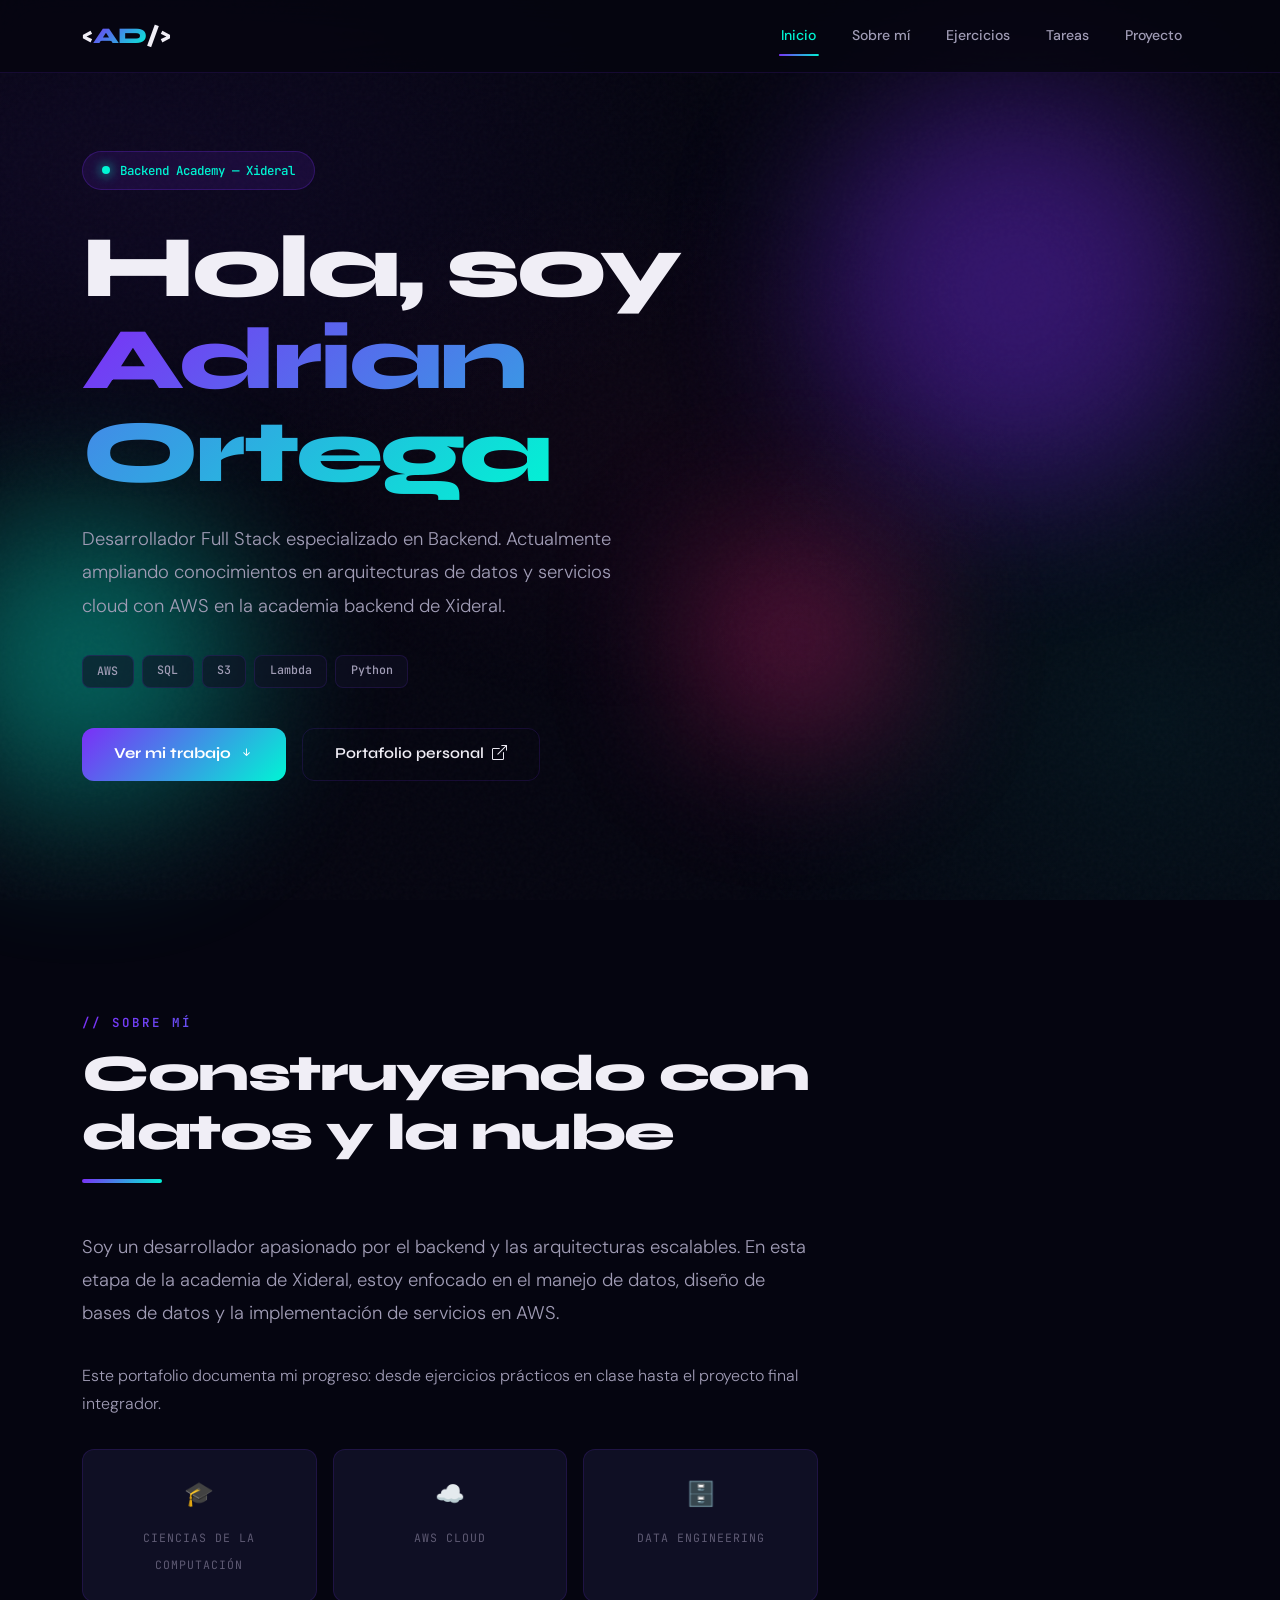
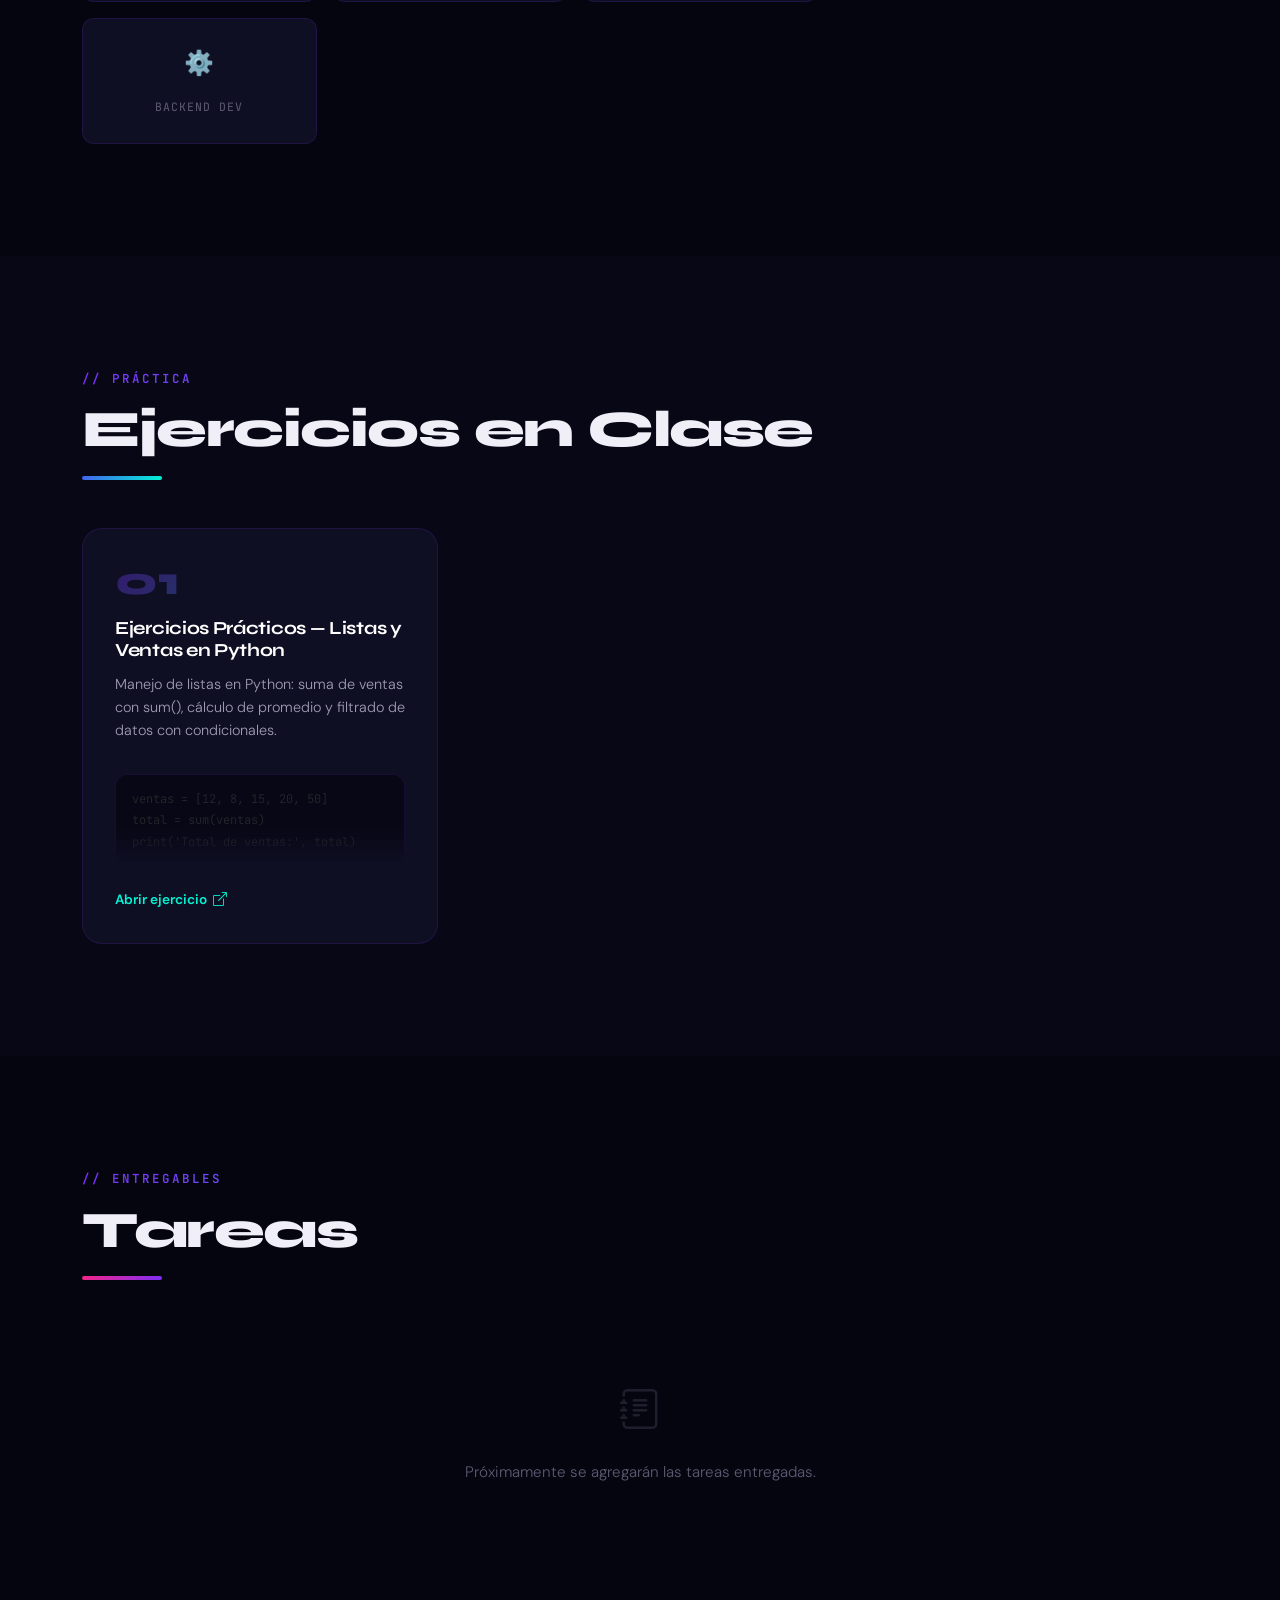
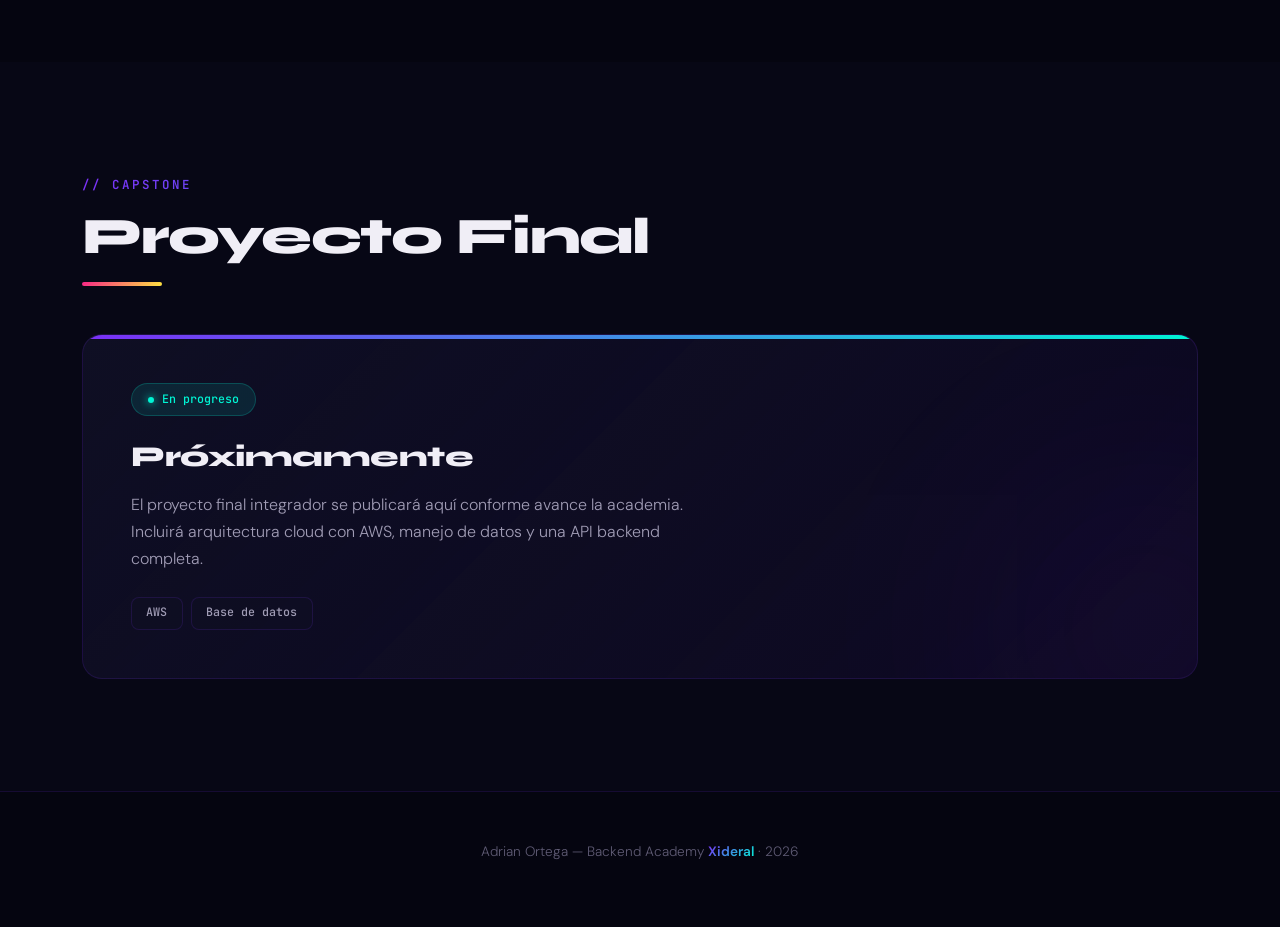
==== index.html @ b4bd5ab4 "Refactor: estructura modular, ejercicio 01 y favicon" ====
<!doctype html>
<html lang="es">
  <head>
    <meta charset="UTF-8" />
    <meta name="viewport" content="width=device-width, initial-scale=1.0" />
    <title>Adrian Ortega | Backend Academy — Xideral</title>
    <link rel="icon" type="image/webp" href="logo-ADev-orbe-brillante.webp" />

    <!-- Bootstrap -->
    <link href="https://cdn.jsdelivr.net/npm/bootstrap@5.3.3/dist/css/bootstrap.min.css" rel="stylesheet" />
    <link rel="stylesheet" href="https://cdn.jsdelivr.net/npm/bootstrap-icons@1.11.3/font/bootstrap-icons.min.css" />

    <!-- Tipografías -->
    <link href="https://fonts.googleapis.com/css2?family=Syne:wght@400;500;600;700;800&family=DM+Sans:wght@300;400;500;600;700&family=JetBrains+Mono:wght@400;500;600&display=swap" rel="stylesheet" />

    <!-- Estilos del portafolio — orden importante -->
    <link rel="stylesheet" href="assets/css/variables.css" />
    <link rel="stylesheet" href="assets/css/base.css" />
    <link rel="stylesheet" href="assets/css/layout.css" />
    <link rel="stylesheet" href="assets/css/components.css" />
  </head>

  <body>
    <!-- Fondo decorativo (fijo, detrás de todo) -->
    <div class="mesh-bg"></div>
    <div class="grain"></div>

    <!-- =============================================
         NAVEGACIÓN
         ============================================= -->
    <nav class="navbar navbar-expand-lg fixed-top">
      <div class="container">
        <a class="navbar-brand" href="#inicio">&lt;<span class="brand-accent">AD</span>/&gt;</a>
        <button class="navbar-toggler" type="button" data-bs-toggle="collapse" data-bs-target="#navMenu">
          <span class="navbar-toggler-icon"></span>
        </button>
        <div class="collapse navbar-collapse justify-content-end" id="navMenu">
          <ul class="navbar-nav gap-1">
            <li class="nav-item"><a class="nav-link" href="#inicio">Inicio</a></li>
            <li class="nav-item"><a class="nav-link" href="#sobre-mi">Sobre mí</a></li>
            <li class="nav-item"><a class="nav-link" href="#ejercicios">Ejercicios</a></li>
            <li class="nav-item"><a class="nav-link" href="#tareas">Tareas</a></li>
            <li class="nav-item"><a class="nav-link" href="#proyecto-final">Proyecto</a></li>
          </ul>
        </div>
      </div>
    </nav>

    <!-- =============================================
         HERO / INICIO
         ============================================= -->
    <section id="inicio" class="hero">
      <div class="hero-orb hero-orb-1"></div>
      <div class="hero-orb hero-orb-2"></div>
      <div class="hero-orb hero-orb-3"></div>

      <div class="container">
        <div class="row">
          <div class="col-lg-9 hero-content">
            <div class="hero-badge">
              <span class="pulse-dot"></span>
              Backend Academy — Xideral
            </div>

            <h1>
              Hola, soy<br />
              <span class="text-gradient">Adrian Ortega</span>
            </h1>

            <p class="hero-desc">
              Desarrollador Full Stack especializado en Backend. Actualmente
              ampliando conocimientos en arquitecturas de datos y servicios
              cloud con AWS en la academia backend de Xideral.
            </p>

            <div class="tech-pills">
              <span class="pill">AWS</span>
              <span class="pill">SQL</span>
              <span class="pill">S3</span>
              <span class="pill">Lambda</span>
              <span class="pill">Python</span>
            </div>

            <div class="d-flex flex-wrap gap-3">
              <a href="#ejercicios" class="btn-glow">
                Ver mi trabajo <i class="bi bi-arrow-down-short"></i>
              </a>
              <a href="https://portafolio-adrian-dev.vercel.app" target="_blank" class="btn-ghost">
                Portafolio personal <i class="bi bi-box-arrow-up-right"></i>
              </a>
            </div>
          </div>
        </div>
      </div>
    </section>

    <!-- =============================================
         SOBRE MÍ
         ============================================= -->
    <section id="sobre-mi" class="section">
      <div class="container">
        <div class="row">
          <div class="col-lg-8">

            <div class="reveal">
              <p class="section-label">// sobre mí</p>
              <h2 class="section-title">Construyendo con<br />datos y la nube</h2>
              <div class="section-bar bar-main"></div>
            </div>

            <div class="reveal reveal-d1">
              <p class="hero-desc full-width">
                Soy un desarrollador apasionado por el backend y las
                arquitecturas escalables. En esta etapa de la academia de
                Xideral, estoy enfocado en el manejo de datos, diseño de bases
                de datos y la implementación de servicios en AWS.
              </p>
              <p class="text-soft">
                Este portafolio documenta mi progreso: desde ejercicios
                prácticos en clase hasta el proyecto final integrador.
              </p>
            </div>

            <div class="about-grid reveal reveal-d2">
              <div class="about-stat">
                <span class="stat-icon">🎓</span>
                <span class="stat-label">Ciencias de la Computación</span>
              </div>
              <div class="about-stat">
                <span class="stat-icon">☁️</span>
                <span class="stat-label">AWS Cloud</span>
              </div>
              <div class="about-stat">
                <span class="stat-icon">🗄️</span>
                <span class="stat-label">Data Engineering</span>
              </div>
              <div class="about-stat">
                <span class="stat-icon">⚙️</span>
                <span class="stat-label">Backend Dev</span>
              </div>
            </div>

          </div>
        </div>
      </div>
    </section>

    <!-- =============================================
         EJERCICIOS EN CLASE
         ─────────────────────────────────────────────
         Para agregar un ejercicio:
           1. Abre assets/js/data.js
           2. Agrega un objeto al array EJERCICIOS
           3. Coloca el HTML de Jupyter en ejercicios/{id}/index.html
           4. Guarda — la tarjeta aparece automáticamente
         ============================================= -->
    <section id="ejercicios" class="section section-alt">
      <div class="container">
        <div class="reveal">
          <p class="section-label">// práctica</p>
          <h2 class="section-title">Ejercicios en Clase</h2>
          <div class="section-bar bar-cyan"></div>
        </div>
        <!-- render.js inyecta las tarjetas aquí -->
        <div class="row g-4" id="ejercicios-grid"></div>
      </div>
    </section>

    <!-- =============================================
         TAREAS ENTREGABLES
         ─────────────────────────────────────────────
         Para agregar una tarea:
           1. Abre assets/js/data.js
           2. Agrega un objeto al array TAREAS
           3. Coloca el HTML de Jupyter en tareas/{id}/index.html
           4. Guarda — la tarjeta aparece automáticamente
         ============================================= -->
    <section id="tareas" class="section">
      <div class="container">
        <div class="reveal">
          <p class="section-label">// entregables</p>
          <h2 class="section-title">Tareas</h2>
          <div class="section-bar bar-magenta"></div>
        </div>
        <!-- render.js inyecta las tarjetas aquí -->
        <div class="row g-4" id="tareas-grid"></div>
      </div>
    </section>

    <!-- =============================================
         PROYECTO FINAL
         ─────────────────────────────────────────────
         Edita este bloque directamente cuando tengas
         el proyecto final listo.
         ============================================= -->
    <section id="proyecto-final" class="section section-alt">
      <div class="container">
        <div class="reveal">
          <p class="section-label">// capstone</p>
          <h2 class="section-title">Proyecto Final</h2>
          <div class="section-bar bar-warm"></div>
        </div>

        <div class="reveal reveal-d1">
          <div class="proyecto-card">
            <div class="status-badge">
              <span class="dot"></span>
              En progreso
            </div>
            <h3 class="proyecto-title">Próximamente</h3>
            <p class="proyecto-desc">
              El proyecto final integrador se publicará aquí conforme avance la
              academia. Incluirá arquitectura cloud con AWS, manejo de datos y
              una API backend completa.
            </p>
            <div class="tech-pills mb-0">
              <span class="pill">AWS</span>
              <span class="pill">Base de datos</span>
            </div>
          </div>
        </div>
      </div>
    </section>

    <!-- =============================================
         FOOTER
         ============================================= -->
    <footer>
      <div class="container">
        <p>Adrian Ortega — Backend Academy <span class="footer-brand">Xideral</span> · 2026</p>
      </div>
    </footer>

    <!-- Scripts — orden importante: Bootstrap → data → render → main -->
    <script src="https://cdn.jsdelivr.net/npm/bootstrap@5.3.3/dist/js/bootstrap.bundle.min.js"></script>
    <script src="assets/js/data.js"></script>
    <script src="assets/js/render.js"></script>
    <script src="assets/js/main.js"></script>
  </body>
</html>
---- assets/css/variables.css ----
/* ================================================
   variables.css — Design tokens del portafolio
   ================================================
   Cambia los valores aquí para afectar todo el sitio.
   Este archivo se carga primero; los demás lo usan.
   ================================================ */

:root {
  /* ── Fondos ─────────────────────────────── */
  --bg-deep:       #050510;
  --bg-primary:    #0a0a1a;
  --bg-card:       #0f0f24;
  --bg-card-hover: #14142e;

  /* ── Colores de acento ───────────────────── */
  --cyan:     #00f5d4;
  --magenta:  #f72585;
  --electric: #7b2ff7;
  --blue:     #4361ee;
  --yellow:   #fee440;

  /* ── Tipografía ─────────────────────────── */
  --text-primary:   #f0eef6;
  --text-secondary: #a09cb5;
  --text-muted:     #5e5a73;

  /* ── Bordes ─────────────────────────────── */
  --border:       rgba(123, 47, 247, 0.15);
  --border-hover: rgba(0, 245, 212, 0.3);

  /* ── Glows ───────────────────────────────── */
  --glow-cyan:     0 0 30px rgba(0, 245, 212, 0.15);
  --glow-magenta:  0 0 30px rgba(247, 37, 133, 0.15);
  --glow-electric: 0 0 30px rgba(123, 47, 247, 0.2);

  /* ── Gradientes ─────────────────────────── */
  --gradient-main: linear-gradient(135deg, #7b2ff7, #00f5d4);
  --gradient-warm: linear-gradient(135deg, #f72585, #fee440);
  --gradient-cool: linear-gradient(135deg, #4361ee, #00f5d4);
  --gradient-fire: linear-gradient(135deg, #f72585, #7b2ff7);

  /* ── Forma y movimiento ──────────────────── */
  --radius:     20px;
  --radius-sm:  12px;
  --transition: 0.4s cubic-bezier(0.22, 1, 0.36, 1);
}
---- assets/css/base.css ----
/* ================================================
   base.css — Reset, cuerpo, animaciones globales
   ================================================
   Estilos que aplican a toda la página:
   reset básico, body, scrollbar, fondo animado,
   animaciones reutilizables y reveal on scroll.
   ================================================ */

/* ── Reset ───────────────────────────────────── */
*, *::before, *::after {
  margin: 0;
  padding: 0;
  box-sizing: border-box;
}

html {
  scroll-behavior: smooth;
  scroll-padding-top: 90px; /* compensa la navbar fija */
}

body {
  font-family: "DM Sans", sans-serif;
  background: var(--bg-deep);
  color: var(--text-primary);
  line-height: 1.7;
  overflow-x: hidden;
}

/* ── Selección de texto ──────────────────────── */
::selection {
  background: var(--electric);
  color: #fff;
}

/* ── Scrollbar personalizado ─────────────────── */
::-webkit-scrollbar       { width: 5px; }
::-webkit-scrollbar-track { background: var(--bg-deep); }
::-webkit-scrollbar-thumb { background: var(--electric); border-radius: 3px; }

/* ── Fondo animado tipo mesh ─────────────────── */
.mesh-bg {
  position: fixed;
  inset: 0;
  z-index: -1;
  background:
    radial-gradient(ellipse 80% 60% at 10% 20%, rgba(123, 47, 247, 0.08) 0%, transparent 60%),
    radial-gradient(ellipse 60% 80% at 90% 80%, rgba(0, 245, 212, 0.06)  0%, transparent 60%),
    radial-gradient(ellipse 50% 50% at 50% 50%, rgba(247, 37, 133, 0.04) 0%, transparent 60%);
  animation: meshMove 30s ease-in-out infinite alternate;
}

@keyframes meshMove {
  0%   { transform: scale(1)    rotate(0deg);  }
  50%  { transform: scale(1.05) rotate(1deg);  }
  100% { transform: scale(1)    rotate(-1deg); }
}

/* ── Textura de grano ────────────────────────── */
.grain {
  position: fixed;
  inset: 0;
  z-index: -1;
  opacity: 0.03;
  background-image: url("data:image/svg+xml,%3Csvg viewBox='0 0 256 256' xmlns='http://www.w3.org/2000/svg'%3E%3Cfilter id='n'%3E%3CfeTurbulence type='fractalNoise' baseFrequency='0.9' numOctaves='4' stitchTiles='stitch'/%3E%3C/filter%3E%3Crect width='100%25' height='100%25' filter='url(%23n)'/%3E%3C/svg%3E");
  pointer-events: none;
}

/* ── Animación de entrada del hero ───────────── */
@keyframes fadeSlide {
  to { opacity: 1; transform: translateY(0); }
}

/* ── Reveal on scroll ────────────────────────── */
.reveal {
  opacity: 0;
  transform: translateY(50px);
  transition:
    opacity   0.9s cubic-bezier(0.22, 1, 0.36, 1),
    transform 0.9s cubic-bezier(0.22, 1, 0.36, 1);
}

.reveal.visible {
  opacity: 1;
  transform: translateY(0);
}

/* Delays escalonados para filas de tarjetas */
.reveal-d1 { transition-delay: 0.1s; }
.reveal-d2 { transition-delay: 0.2s; }
.reveal-d3 { transition-delay: 0.3s; }

/* ── Utilidades de texto ─────────────────────── */
/* Texto suave sin inline style */
.text-soft {
  color: var(--text-secondary);
  font-weight: 300;
}

/* ── Bloques de código ───────────────────────── */
pre {
  background: var(--bg-card) !important;
  border: 1px solid var(--border);
  border-radius: var(--radius-sm);
  padding: 1.5rem;
  overflow-x: auto;
  margin: 1.5rem 0;
}

code {
  font-family: "JetBrains Mono", monospace;
  font-size: 0.82rem;
}
---- assets/css/layout.css ----
/* ================================================
   layout.css — Estructura de página
   ================================================
   Navbar, hero, secciones, about, proyecto final,
   footer y breakpoints responsive.
   ================================================ */

/* ── NAVBAR ──────────────────────────────────── */
nav.navbar {
  background: rgba(5, 5, 16, 0.8);
  backdrop-filter: blur(24px);
  -webkit-backdrop-filter: blur(24px);
  border-bottom: 1px solid var(--border);
  padding: 0.75rem 0;
  transition: var(--transition);
  z-index: 1000;
}

nav.navbar.scrolled {
  box-shadow: 0 4px 40px rgba(0, 0, 0, 0.5);
}

.navbar-brand {
  font-family: "Syne", sans-serif;
  font-weight: 800;
  font-size: 1.4rem;
  color: var(--text-primary) !important;
  letter-spacing: -1px;
}

.navbar-brand .brand-accent {
  background: var(--gradient-main);
  -webkit-background-clip: text;
  -webkit-text-fill-color: transparent;
  background-clip: text;
}

.nav-link {
  font-weight: 500;
  font-size: 0.88rem;
  color: var(--text-secondary) !important;
  padding: 0.5rem 1rem !important;
  border-radius: var(--radius-sm);
  transition: var(--transition);
  position: relative;
}

/* Línea inferior animada */
.nav-link::after {
  content: "";
  position: absolute;
  bottom: 0;
  left: 50%;
  width: 0;
  height: 2px;
  background: var(--gradient-main);
  border-radius: 2px;
  transition: var(--transition);
  transform: translateX(-50%);
}

.nav-link:hover,
.nav-link.active {
  color: var(--cyan) !important;
}

.nav-link:hover::after,
.nav-link.active::after {
  width: 60%;
}

.navbar-toggler       { border: 1px solid var(--border) !important; padding: 0.4rem 0.6rem; }
.navbar-toggler-icon  { filter: invert(1); }


/* ── HERO ────────────────────────────────────── */
.hero {
  min-height: 100vh;
  display: flex;
  align-items: center;
  position: relative;
  padding: 6rem 0 4rem;
}

/* Orbes de fondo */
.hero-orb {
  position: absolute;
  border-radius: 50%;
  filter: blur(80px);
  opacity: 0.4;
  animation: orbFloat 15s ease-in-out infinite alternate;
  pointer-events: none;
}

.hero-orb-1 { width: 400px; height: 400px; background: var(--electric); top: 10%;  right: 5%;  }
.hero-orb-2 { width: 300px; height: 300px; background: var(--cyan);     bottom: 10%; left: -5%; animation-delay: -5s;  }
.hero-orb-3 { width: 200px; height: 200px; background: var(--magenta);  top: 60%;  right: 30%; animation-delay: -10s; }

@keyframes orbFloat {
  0%   { transform: translate(0, 0)     scale(1);    }
  33%  { transform: translate(30px, -20px) scale(1.1);  }
  66%  { transform: translate(-20px, 30px) scale(0.95); }
  100% { transform: translate(10px, -10px) scale(1.05); }
}

/* Animación escalonada de los hijos del hero */
.hero-content > * {
  opacity: 0;
  transform: translateY(35px);
  animation: fadeSlide 0.9s cubic-bezier(0.22, 1, 0.36, 1) forwards;
}

.hero-content > *:nth-child(1) { animation-delay: 0.15s; }
.hero-content > *:nth-child(2) { animation-delay: 0.30s; }
.hero-content > *:nth-child(3) { animation-delay: 0.45s; }
.hero-content > *:nth-child(4) { animation-delay: 0.60s; }
.hero-content > *:nth-child(5) { animation-delay: 0.75s; }

.hero h1 {
  font-family: "Syne", sans-serif;
  font-size: clamp(2.8rem, 7vw, 5.5rem);
  font-weight: 800;
  line-height: 1.05;
  letter-spacing: -3px;
  margin-bottom: 1.5rem;
}

.hero h1 .text-gradient {
  background: var(--gradient-main);
  -webkit-background-clip: text;
  -webkit-text-fill-color: transparent;
  background-clip: text;
}

.hero-desc {
  font-size: 1.15rem;
  color: var(--text-secondary);
  max-width: 560px;
  margin-bottom: 2rem;
  font-weight: 300;
  line-height: 1.8;
}

/* Variante sin max-width (usada en sobre-mí) */
.hero-desc.full-width {
  max-width: 100%;
}


/* ── SECCIONES GENERALES ─────────────────────── */
.section {
  padding: 7rem 0;
  position: relative;
}

.section-alt {
  background: rgba(10, 10, 26, 0.5);
}

.section-label {
  font-family: "JetBrains Mono", monospace;
  font-size: 0.78rem;
  font-weight: 600;
  text-transform: uppercase;
  letter-spacing: 3px;
  margin-bottom: 0.75rem;
  background: var(--gradient-main);
  -webkit-background-clip: text;
  -webkit-text-fill-color: transparent;
  background-clip: text;
}

.section-title {
  font-family: "Syne", sans-serif;
  font-size: clamp(2rem, 4.5vw, 3.2rem);
  font-weight: 800;
  letter-spacing: -1.5px;
  line-height: 1.15;
  margin-bottom: 0.75rem;
}

/* Barra decorativa bajo el título */
.section-bar {
  width: 80px;
  height: 4px;
  border-radius: 2px;
  margin-top: 1rem;
  margin-bottom: 3rem;
}

.bar-cyan    { background: var(--gradient-cool); }
.bar-magenta { background: var(--gradient-fire); }
.bar-warm    { background: var(--gradient-warm); }
.bar-main    { background: var(--gradient-main); }


/* ── SOBRE MÍ ────────────────────────────────── */
.about-grid {
  display: grid;
  grid-template-columns: repeat(auto-fit, minmax(200px, 1fr));
  gap: 1rem;
  margin-top: 2rem;
}

.about-stat {
  padding: 1.5rem;
  background: var(--bg-card);
  border: 1px solid var(--border);
  border-radius: var(--radius-sm);
  text-align: center;
  transition: var(--transition);
}

.about-stat:hover {
  border-color: var(--border-hover);
  transform: translateY(-4px);
}

.about-stat .stat-icon  { font-size: 1.5rem; margin-bottom: 0.5rem; display: block; }
.about-stat .stat-label {
  font-family: "JetBrains Mono", monospace;
  font-size: 0.72rem;
  color: var(--text-muted);
  text-transform: uppercase;
  letter-spacing: 1px;
}


/* ── PROYECTO FINAL ──────────────────────────── */
.proyecto-card {
  background: linear-gradient(135deg, var(--bg-card), rgba(123, 47, 247, 0.06));
  border: 1px solid var(--border);
  border-radius: var(--radius);
  padding: 3rem;
  position: relative;
  overflow: hidden;
  transition: var(--transition);
}

/* Línea superior */
.proyecto-card::before {
  content: "";
  position: absolute;
  top: 0; left: 0; right: 0;
  height: 4px;
  background: var(--gradient-main);
}

/* Orbe decorativo */
.proyecto-card::after {
  content: "";
  position: absolute;
  bottom: -100px; right: -100px;
  width: 300px; height: 300px;
  border-radius: 50%;
  background: var(--electric);
  filter: blur(120px);
  opacity: 0.08;
  transition: var(--transition);
}

.proyecto-card:hover {
  transform: translateY(-6px);
  border-color: rgba(123, 47, 247, 0.3);
  box-shadow: var(--glow-electric);
}

.proyecto-card:hover::after { opacity: 0.15; }

.proyecto-title {
  font-family: "Syne", sans-serif;
  font-size: 1.8rem;
  font-weight: 800;
  margin-bottom: 1rem;
  letter-spacing: -0.5px;
}

.proyecto-desc {
  color: var(--text-secondary);
  font-weight: 300;
  max-width: 600px;
  margin-bottom: 1.5rem;
}


/* ── FOOTER ──────────────────────────────────── */
footer {
  padding: 3rem 0;
  border-top: 1px solid var(--border);
  text-align: center;
  background: var(--bg-deep);
}

footer p {
  color: var(--text-muted);
  font-size: 0.85rem;
  font-weight: 300;
}

.footer-brand {
  background: var(--gradient-main);
  -webkit-background-clip: text;
  -webkit-text-fill-color: transparent;
  background-clip: text;
  font-weight: 600;
}


/* ── RESPONSIVE ──────────────────────────────── */
@media (max-width: 768px) {
  .section        { padding: 5rem 0; }
  .proyecto-card  { padding: 2rem;   }
  .hero-orb       { opacity: 0.2;    }
  .hero h1        { letter-spacing: -1.5px; }
}
---- assets/css/components.css ----
/* ================================================
   components.css — Componentes reutilizables
   ================================================
   Botones, tarjetas, pills, tags, badges y
   estados vacíos. Todo lo que se repite en la UI.
   ================================================ */

/* ── HERO BADGE (indicador "en vivo") ────────── */
.hero-badge {
  display: inline-flex;
  align-items: center;
  gap: 0.6rem;
  padding: 0.5rem 1.2rem;
  background: rgba(123, 47, 247, 0.12);
  border: 1px solid rgba(123, 47, 247, 0.25);
  border-radius: 50px;
  font-family: "JetBrains Mono", monospace;
  font-size: 0.78rem;
  font-weight: 500;
  color: var(--cyan);
  margin-bottom: 2rem;
}

/* Punto pulsante */
.pulse-dot {
  width: 8px;
  height: 8px;
  border-radius: 50%;
  background: var(--cyan);
  box-shadow: 0 0 12px var(--cyan);
  animation: pulseDot 2s ease-in-out infinite;
}

@keyframes pulseDot {
  0%, 100% { opacity: 1;   box-shadow: 0 0 12px var(--cyan); }
  50%       { opacity: 0.4; box-shadow: 0 0 4px  var(--cyan); }
}


/* ── PILLS DE TECNOLOGÍA ─────────────────────── */
.tech-pills {
  display: flex;
  flex-wrap: wrap;
  gap: 0.5rem;
  margin-bottom: 2.5rem;
}

.pill {
  padding: 0.35rem 0.9rem;
  border-radius: 8px;
  font-family: "JetBrains Mono", monospace;
  font-size: 0.73rem;
  font-weight: 500;
  border: 1px solid var(--border);
  color: var(--text-secondary);
  background: rgba(15, 15, 36, 0.6);
  transition: var(--transition);
  cursor: default;
}

.pill:hover {
  border-color: var(--cyan);
  color: var(--cyan);
  box-shadow: var(--glow-cyan);
  transform: translateY(-3px);
}


/* ── BOTONES ─────────────────────────────────── */

/* Botón principal con gradiente y efecto shimmer */
.btn-glow {
  display: inline-flex;
  align-items: center;
  gap: 0.5rem;
  padding: 0.8rem 2rem;
  background: var(--gradient-main);
  color: #fff;
  font-family: "Syne", sans-serif;
  font-weight: 700;
  font-size: 0.95rem;
  border: none;
  border-radius: var(--radius-sm);
  text-decoration: none;
  transition: var(--transition);
  position: relative;
  overflow: hidden;
}

.btn-glow::before {
  content: "";
  position: absolute;
  inset: 0;
  background: linear-gradient(135deg, transparent 30%, rgba(255,255,255,0.2) 50%, transparent 70%);
  transform: translateX(-100%);
  transition: 0.7s ease;
}

.btn-glow:hover {
  transform: translateY(-3px) scale(1.02);
  box-shadow: 0 10px 40px rgba(123, 47, 247, 0.4), 0 0 20px rgba(0, 245, 212, 0.2);
  color: #fff;
}

.btn-glow:hover::before { transform: translateX(100%); }

/* Botón secundario con borde */
.btn-ghost {
  display: inline-flex;
  align-items: center;
  gap: 0.5rem;
  padding: 0.8rem 2rem;
  background: transparent;
  color: var(--text-primary);
  font-family: "Syne", sans-serif;
  font-weight: 600;
  font-size: 0.95rem;
  border: 1px solid var(--border);
  border-radius: var(--radius-sm);
  text-decoration: none;
  transition: var(--transition);
}

.btn-ghost:hover {
  border-color: var(--cyan);
  color: var(--cyan);
  box-shadow: var(--glow-cyan);
  transform: translateY(-3px);
}


/* ── TARJETAS ────────────────────────────────── */
.card {
  background: var(--bg-card);
  border: 1px solid var(--border);
  border-radius: var(--radius);
  padding: 2rem;
  transition: var(--transition);
  height: 100%;
  position: relative;
  overflow: hidden;
  display: flex;
  flex-direction: column;
}

/* Línea de acento superior (animada al hover) */
.card::before {
  content: "";
  position: absolute;
  top: 0; left: 0; right: 0;
  height: 3px;
  border-radius: 3px 3px 0 0;
  transform: scaleX(0);
  transition: var(--transition);
  transform-origin: left;
}

.card.accent-cyan::before    { background: var(--gradient-cool); }
.card.accent-magenta::before { background: var(--gradient-fire); }

.card:hover {
  background: var(--bg-card-hover);
  border-color: var(--border-hover);
  transform: translateY(-8px);
}

.card:hover::before             { transform: scaleX(1); }
.card.accent-cyan:hover    { box-shadow: var(--glow-cyan);    }
.card.accent-magenta:hover { box-shadow: var(--glow-magenta); }

/* Número decorativo */
.card-num {
  font-family: "Syne", sans-serif;
  font-size: 2.5rem;
  font-weight: 800;
  line-height: 1;
  margin-bottom: 1rem;
  background: var(--gradient-main);
  -webkit-background-clip: text;
  -webkit-text-fill-color: transparent;
  background-clip: text;
  opacity: 0.35;
}

.card h3 {
  font-family: "Syne", sans-serif;
  font-size: 1.15rem;
  font-weight: 700;
  margin-bottom: 0.75rem;
  letter-spacing: -0.3px;
  color: #fff;
}

.card p {
  color: var(--text-secondary);
  font-size: 0.9rem;
  font-weight: 300;
  line-height: 1.6;
}

/* Snippet de código dentro de la tarjeta */
.card-code {
  background: rgba(5, 5, 16, 0.7) !important;
  border: 1px solid var(--border) !important;
  border-radius: var(--radius-sm) !important;
  padding: 0.85rem 1rem !important;
  margin: 1rem 0 0 !important;
  font-size: 0.75rem !important;
  max-height: 90px;
  overflow: hidden;
  /* Degradado para indicar que hay más contenido */
  -webkit-mask-image: linear-gradient(to bottom, black 60%, transparent 100%);
  mask-image: linear-gradient(to bottom, black 60%, transparent 100%);
}

.card-code code {
  font-size: 0.75rem;
  white-space: pre;
}

/* Imagen de preview opcional */
.card-preview-img {
  width: 100%;
  height: 140px;
  object-fit: cover;
  border-radius: var(--radius-sm);
  margin-bottom: 1.25rem;
  border: 1px solid var(--border);
  opacity: 0.85;
  transition: var(--transition);
}

.card:hover .card-preview-img {
  opacity: 1;
}

/* Empuja el link al fondo de la tarjeta */
.card-spacer {
  flex: 1;
}


/* ── TAGS ────────────────────────────────────── */
.tags {
  display: flex;
  flex-wrap: wrap;
  gap: 0.4rem;
  margin-top: 1.2rem;
}

.tag {
  padding: 0.2rem 0.65rem;
  border-radius: 6px;
  font-family: "JetBrains Mono", monospace;
  font-size: 0.68rem;
  font-weight: 500;
}

.tag-cyan     { background: rgba(0, 245, 212, 0.1);  color: var(--cyan);    }
.tag-magenta  { background: rgba(247, 37, 133, 0.1); color: var(--magenta); }
.tag-electric { background: rgba(123, 47, 247, 0.12); color: #a78bfa;       }
.tag-blue     { background: rgba(67, 97, 238, 0.12);  color: var(--blue);   }
.tag-yellow   { background: rgba(254, 228, 64, 0.1);  color: var(--yellow); }


/* ── CARD ACTION LINK ────────────────────────── */
.card-action {
  display: inline-flex;
  align-items: center;
  gap: 0.4rem;
  margin-top: 1.5rem;
  font-weight: 600;
  font-size: 0.85rem;
  text-decoration: none;
  transition: var(--transition);
}

.card-action.link-cyan         { color: var(--cyan);    }
.card-action.link-cyan:hover   { color: #fff; gap: 0.8rem; }
.card-action.link-magenta      { color: var(--magenta); }
.card-action.link-magenta:hover{ color: #fff; gap: 0.8rem; }


/* ── STATUS BADGE (proyecto final) ──────────── */
.status-badge {
  display: inline-flex;
  align-items: center;
  gap: 0.5rem;
  padding: 0.35rem 1rem;
  border-radius: 50px;
  font-family: "JetBrains Mono", monospace;
  font-size: 0.73rem;
  font-weight: 500;
  margin-bottom: 1.5rem;
  background: rgba(0, 245, 212, 0.1);
  border: 1px solid rgba(0, 245, 212, 0.2);
  color: var(--cyan);
}

.status-badge .dot {
  width: 6px;
  height: 6px;
  border-radius: 50%;
  background: var(--cyan);
  box-shadow: 0 0 8px var(--cyan);
  animation: pulseDot 2s ease-in-out infinite;
}


/* ── EMPTY STATE ─────────────────────────────── */
/* Se muestra cuando no hay ejercicios o tareas aún */
.empty-state {
  text-align: center;
  padding: 3rem 2rem;
  color: var(--text-muted);
}

.empty-state i {
  font-size: 2.5rem;
  opacity: 0.3;
  display: block;
  margin-bottom: 1rem;
}

.empty-state p {
  font-size: 0.95rem;
  font-weight: 300;
}
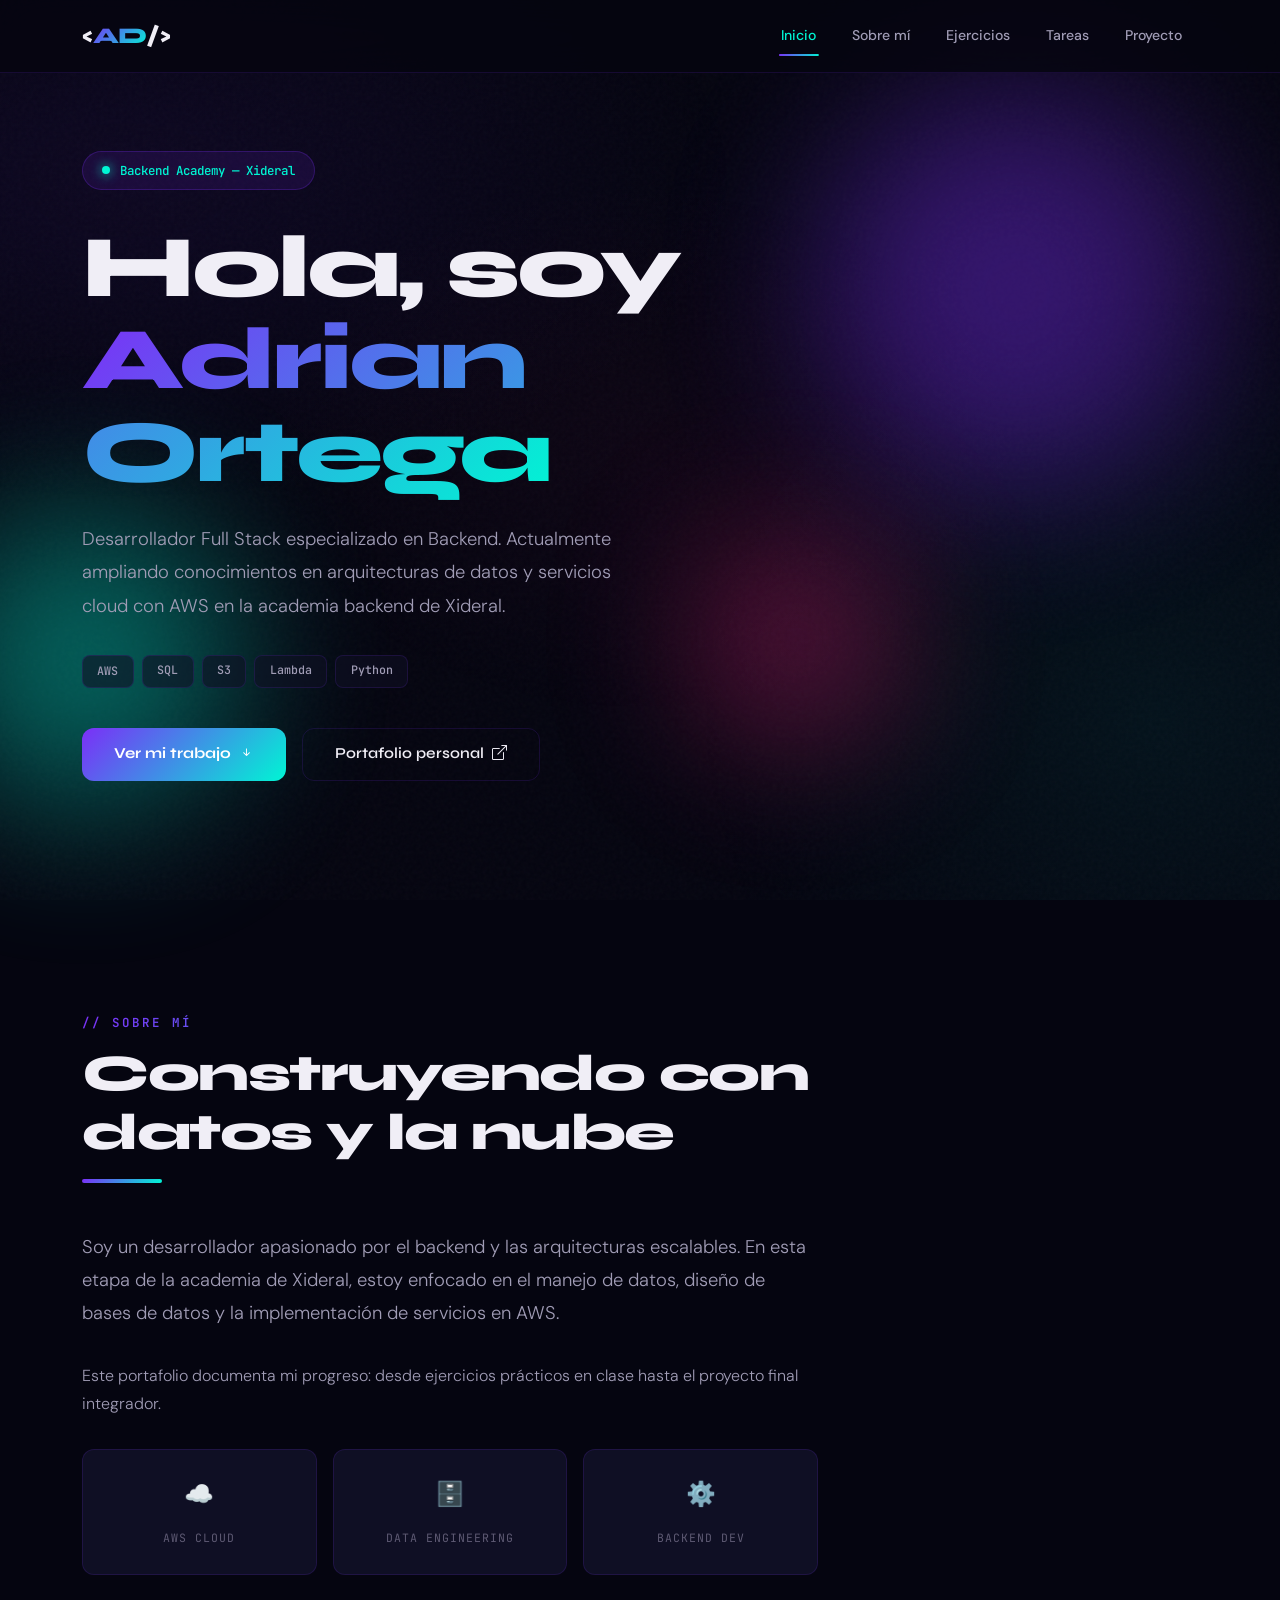
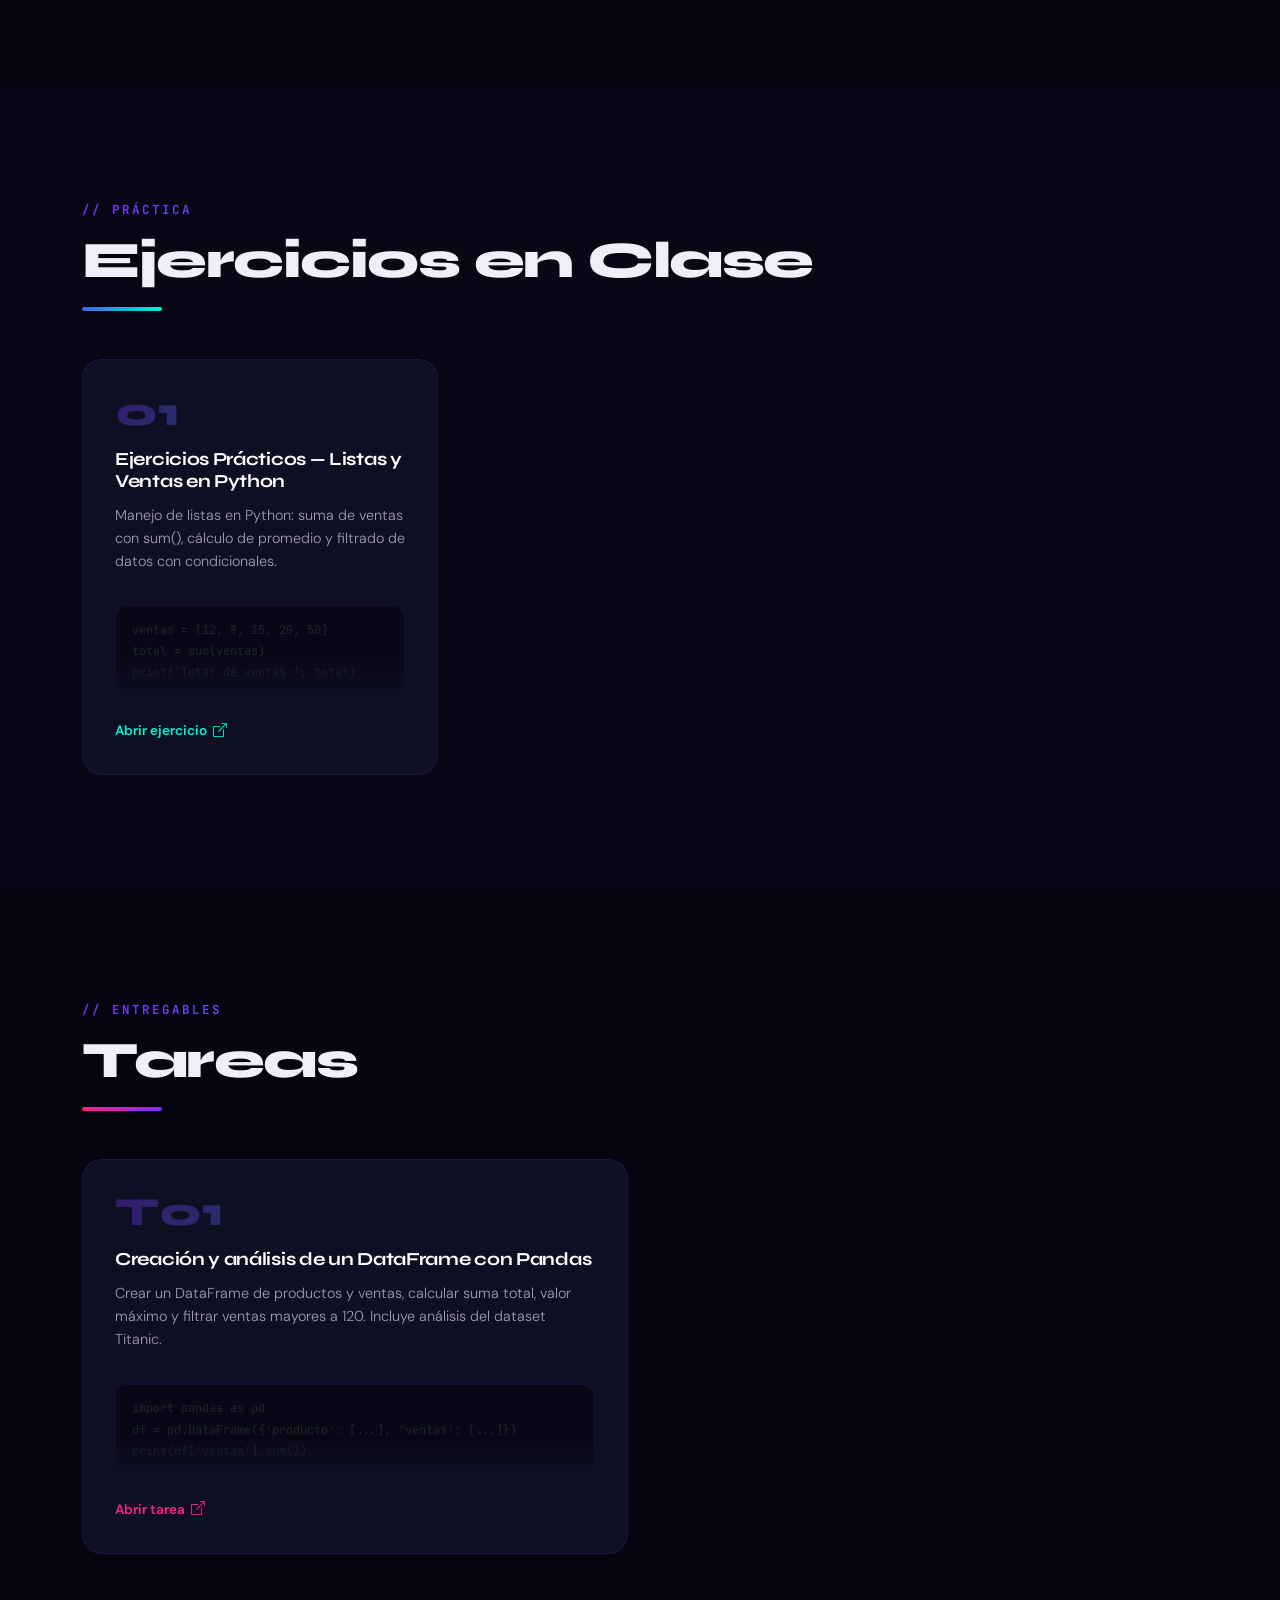
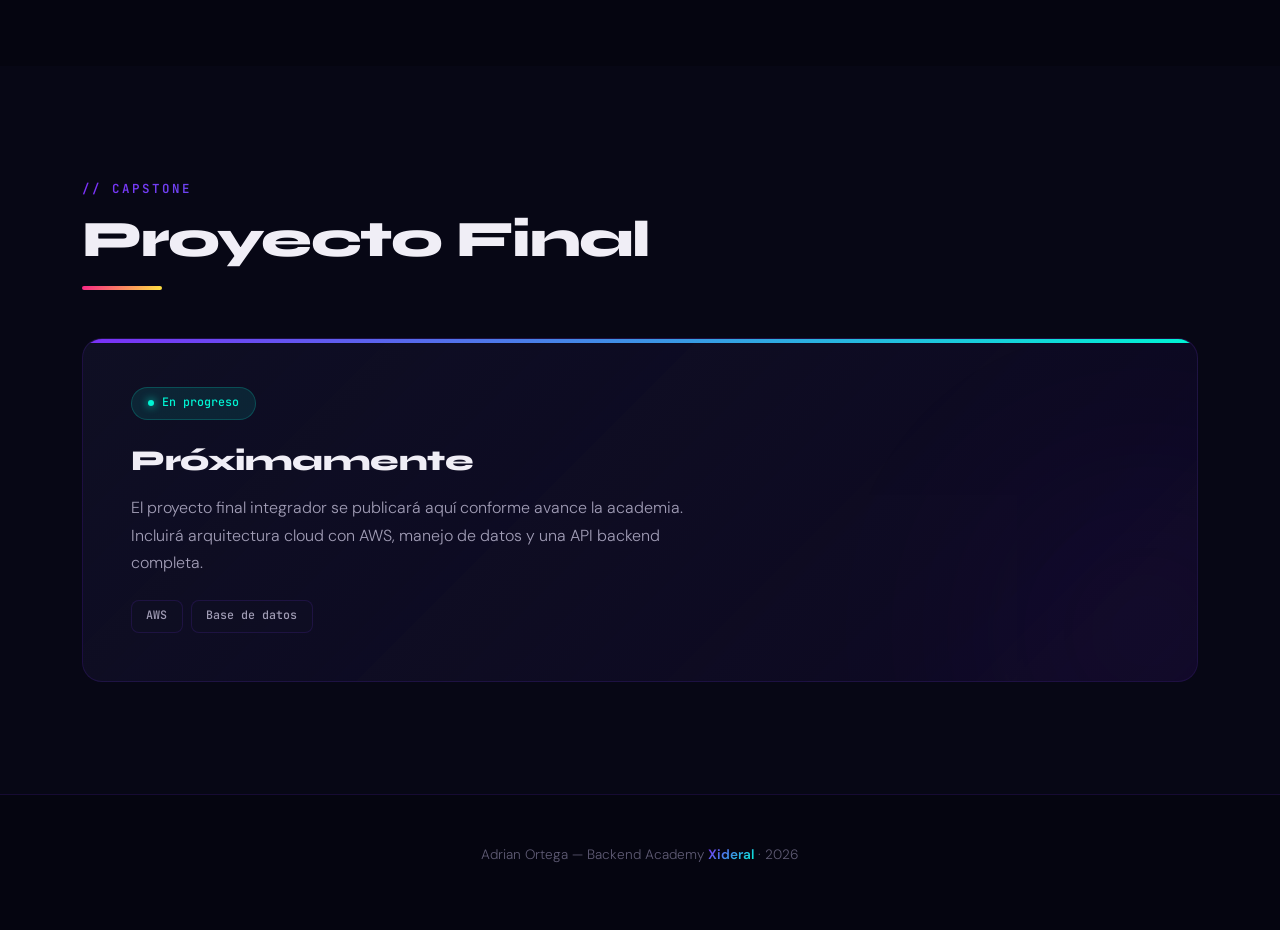
==== commit ae96181a: "Remove Ciencias de la Computacion stat card from about section Co-Authored-By: Claude Sonnet 4.6 <no" ====
--- a/index.html
+++ b/index.html
@@ -123,10 +123,6 @@
 
             <div class="about-grid reveal reveal-d2">
               <div class="about-stat">
-                <span class="stat-icon">🎓</span>
-                <span class="stat-label">Ciencias de la Computación</span>
-              </div>
-              <div class="about-stat">
                 <span class="stat-icon">☁️</span>
                 <span class="stat-label">AWS Cloud</span>
               </div>
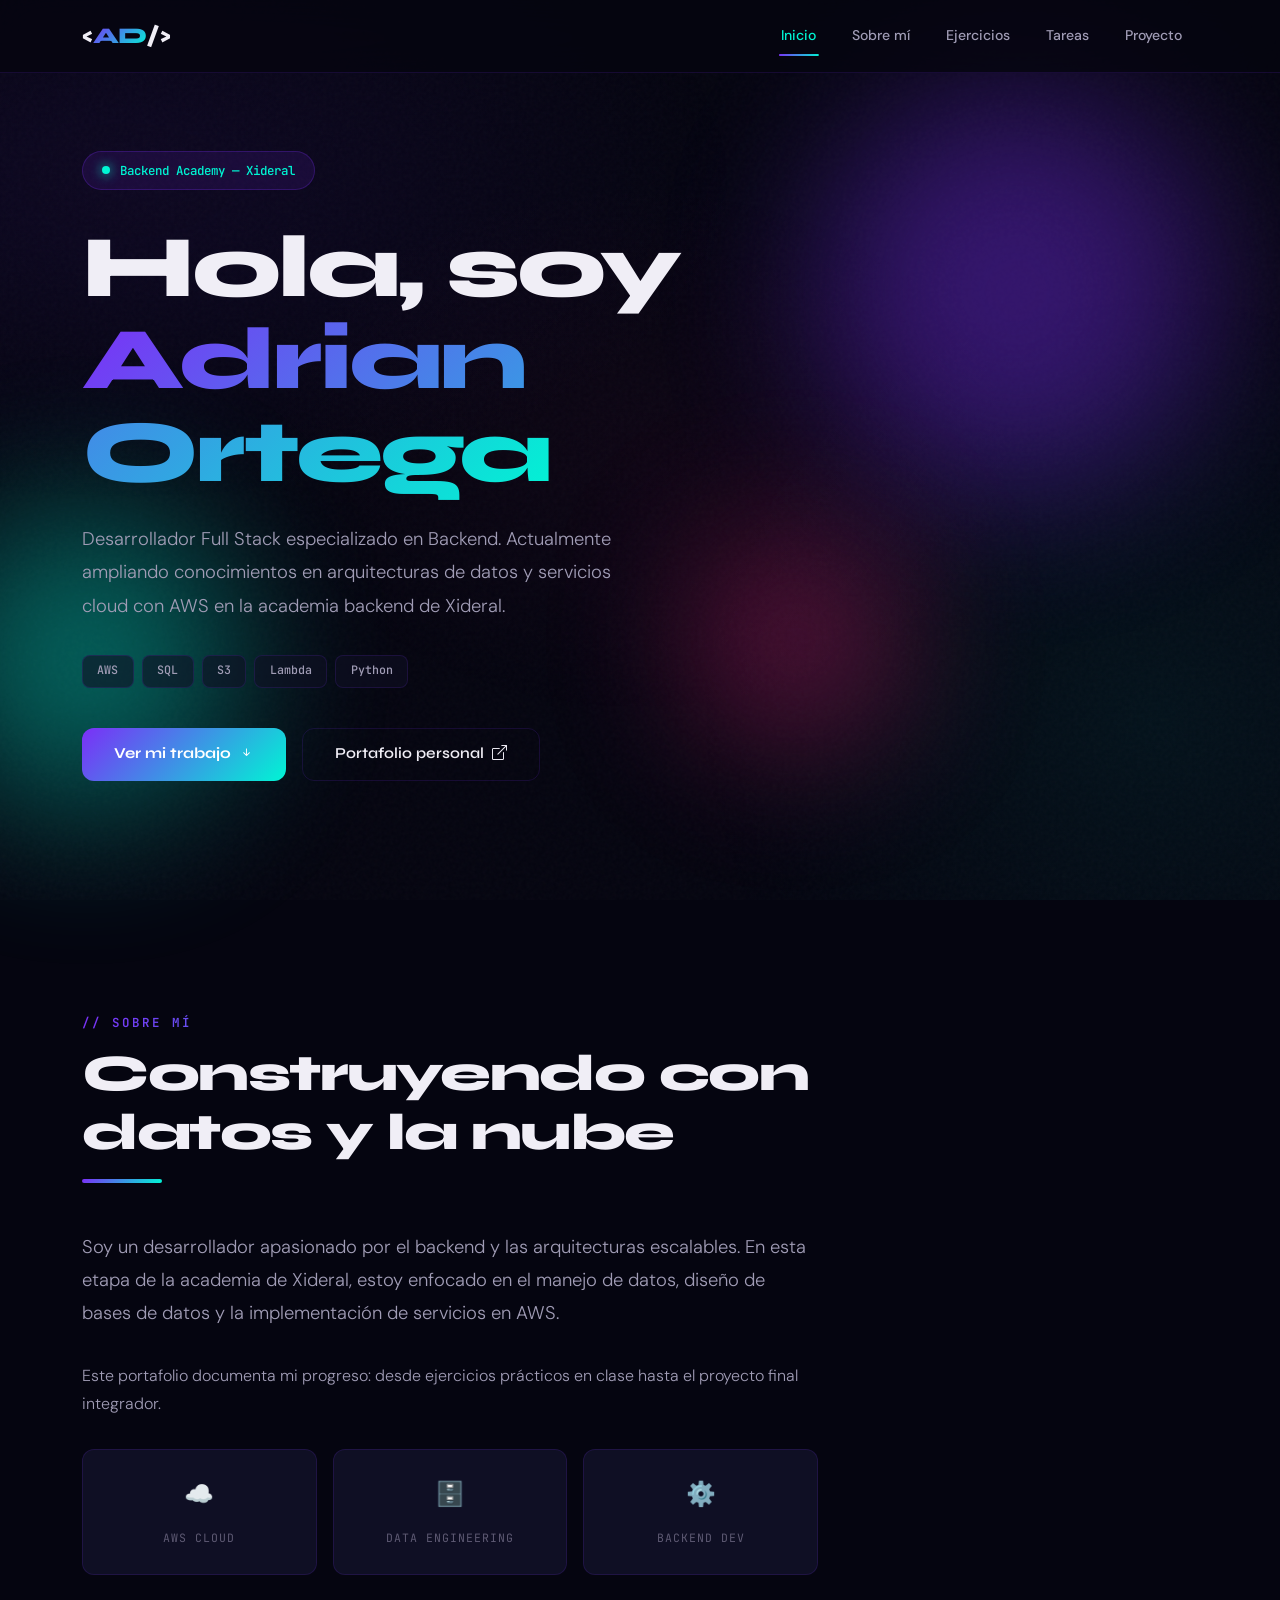
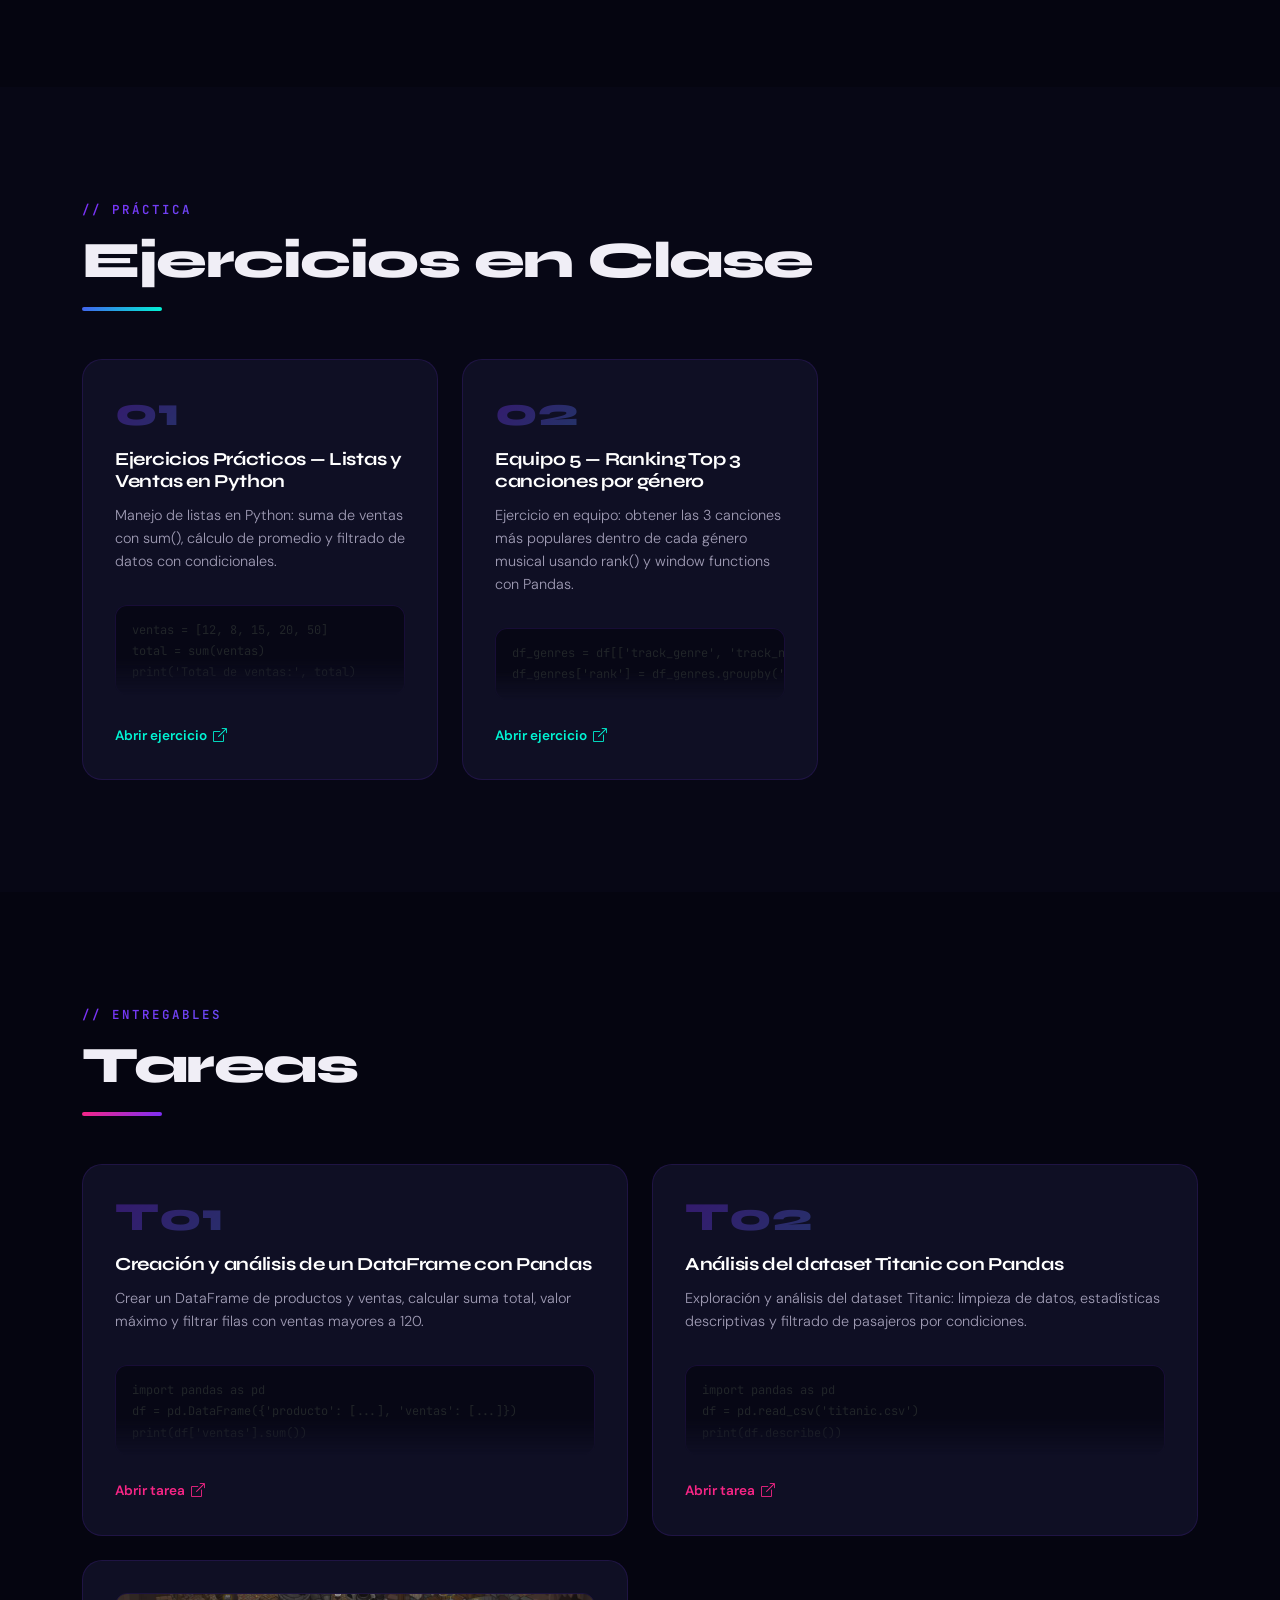
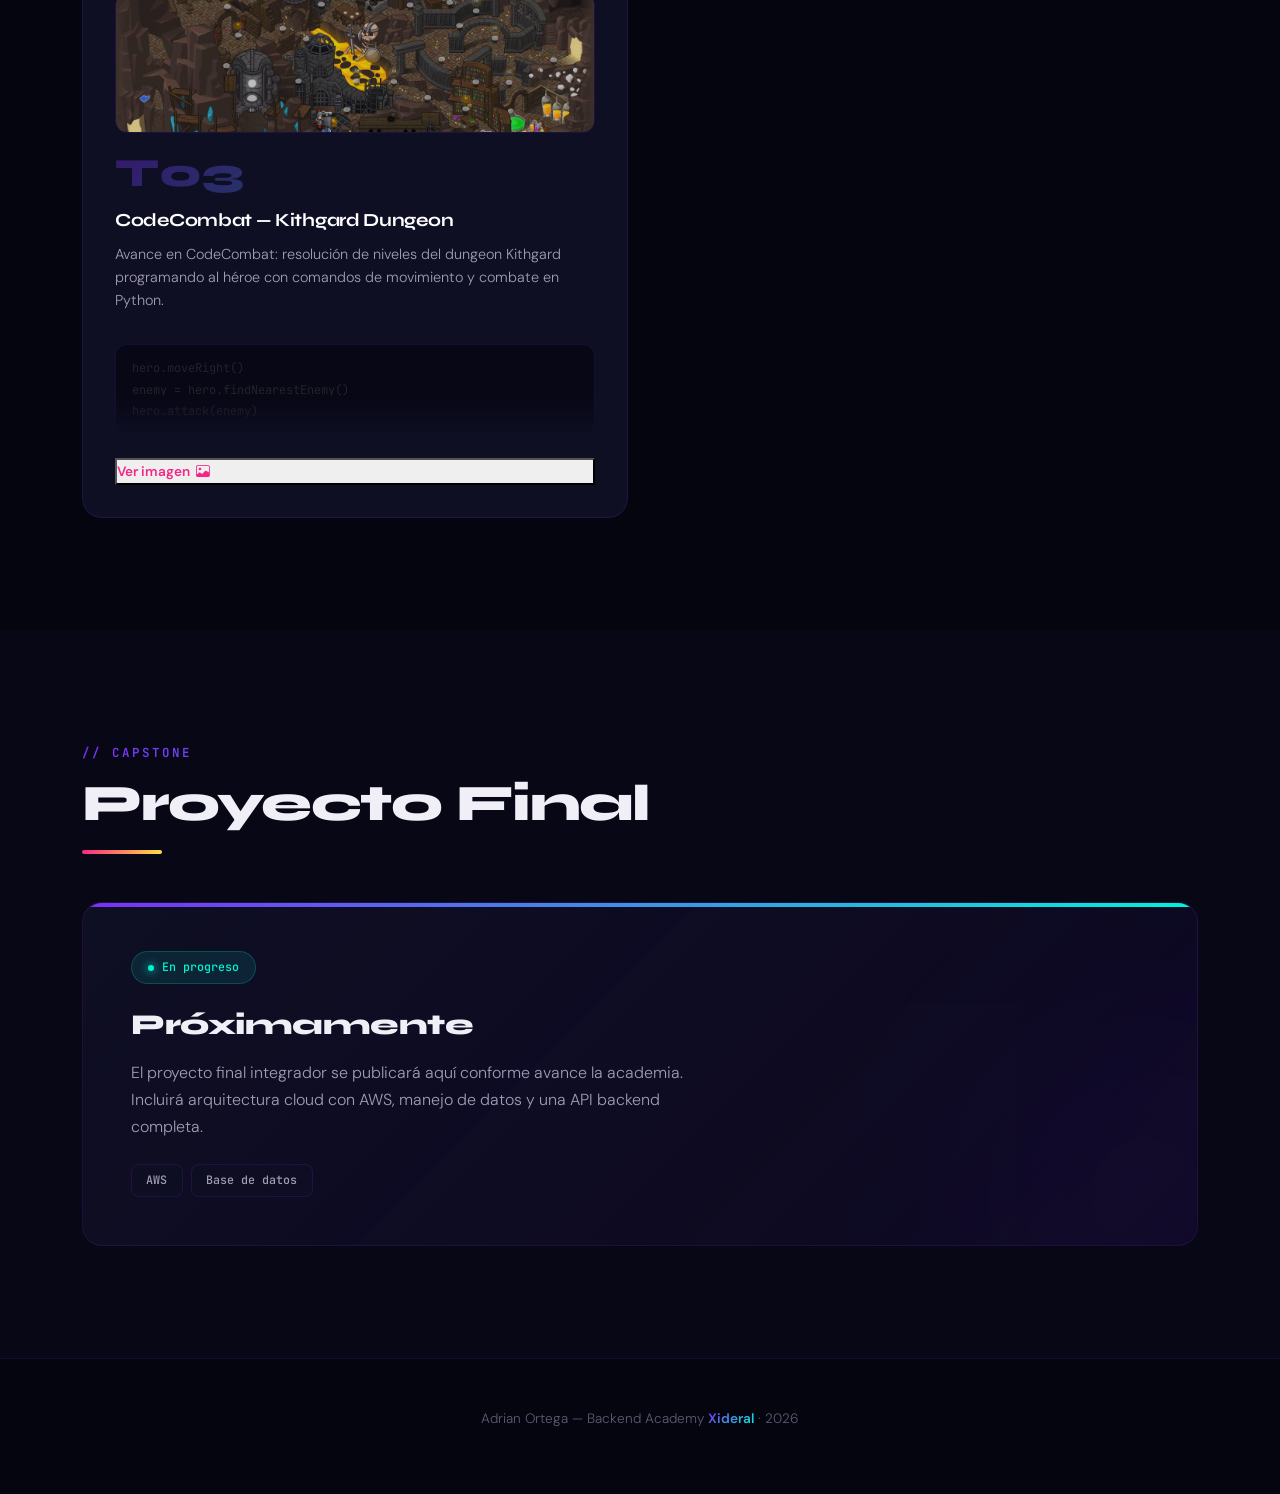
==== commit 425fb6ee: "Add lightbox for image-only tarea cards Clicking 'Ver imagen' opens a full-size overlay; clicking ou" ====
--- a/index.html
+++ b/index.html
@@ -232,5 +232,6 @@
     <script src="assets/js/data.js"></script>
     <script src="assets/js/render.js"></script>
     <script src="assets/js/main.js"></script>
+    <div id="lightbox"><img id="lightbox-img" src="" alt=""></div>
   </body>
 </html>
--- a/assets/css/components.css
+++ b/assets/css/components.css
@@ -307,6 +307,25 @@
 }
 
 
+/* ── LIGHTBOX ────────────────────────────────── */
+#lightbox {
+  display: none;
+  position: fixed;
+  inset: 0;
+  background: rgba(0, 0, 0, 0.82);
+  z-index: 9999;
+  place-items: center;
+  cursor: pointer;
+}
+#lightbox.active { display: grid; }
+#lightbox img {
+  max-width: 90vw;
+  max-height: 88vh;
+  border-radius: 10px;
+  cursor: default;
+  box-shadow: 0 0 40px rgba(0, 245, 212, 0.15);
+}
+
 /* ── EMPTY STATE ─────────────────────────────── */
 /* Se muestra cuando no hay ejercicios o tareas aún */
 .empty-state {
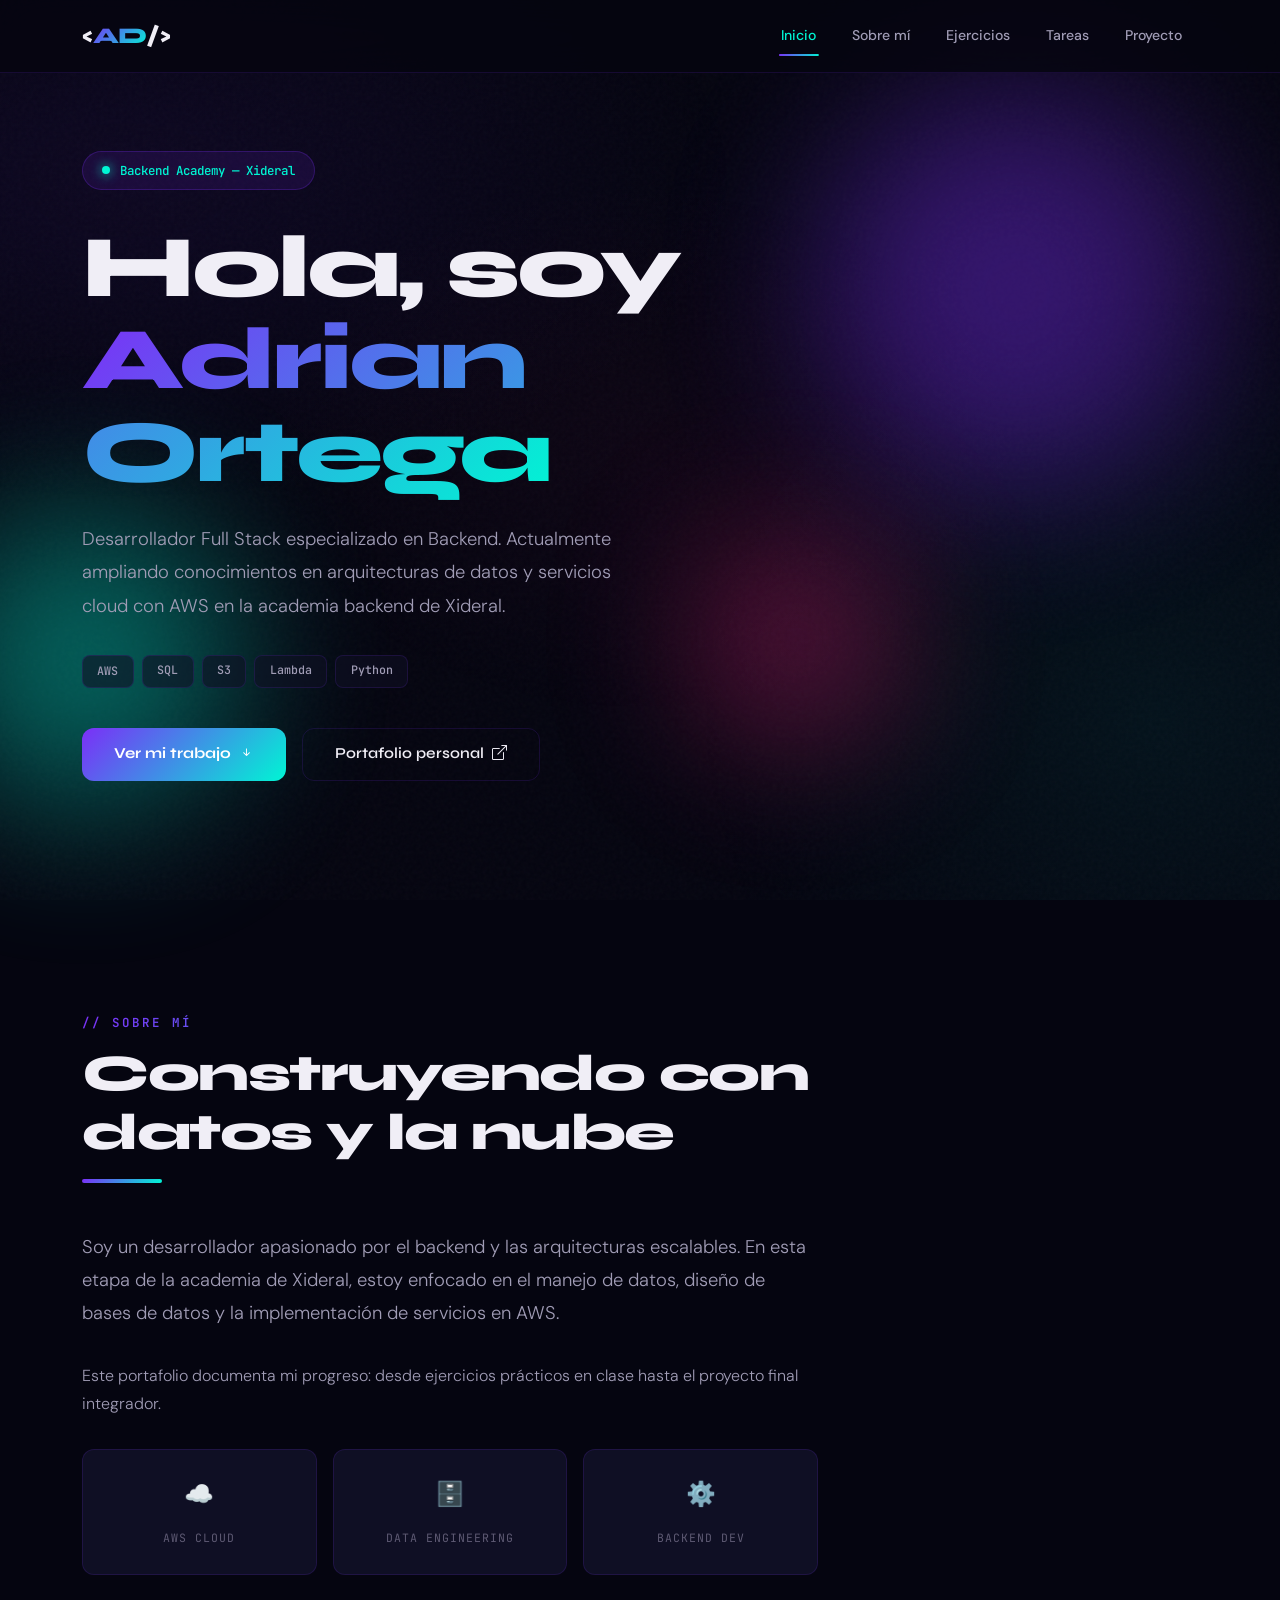
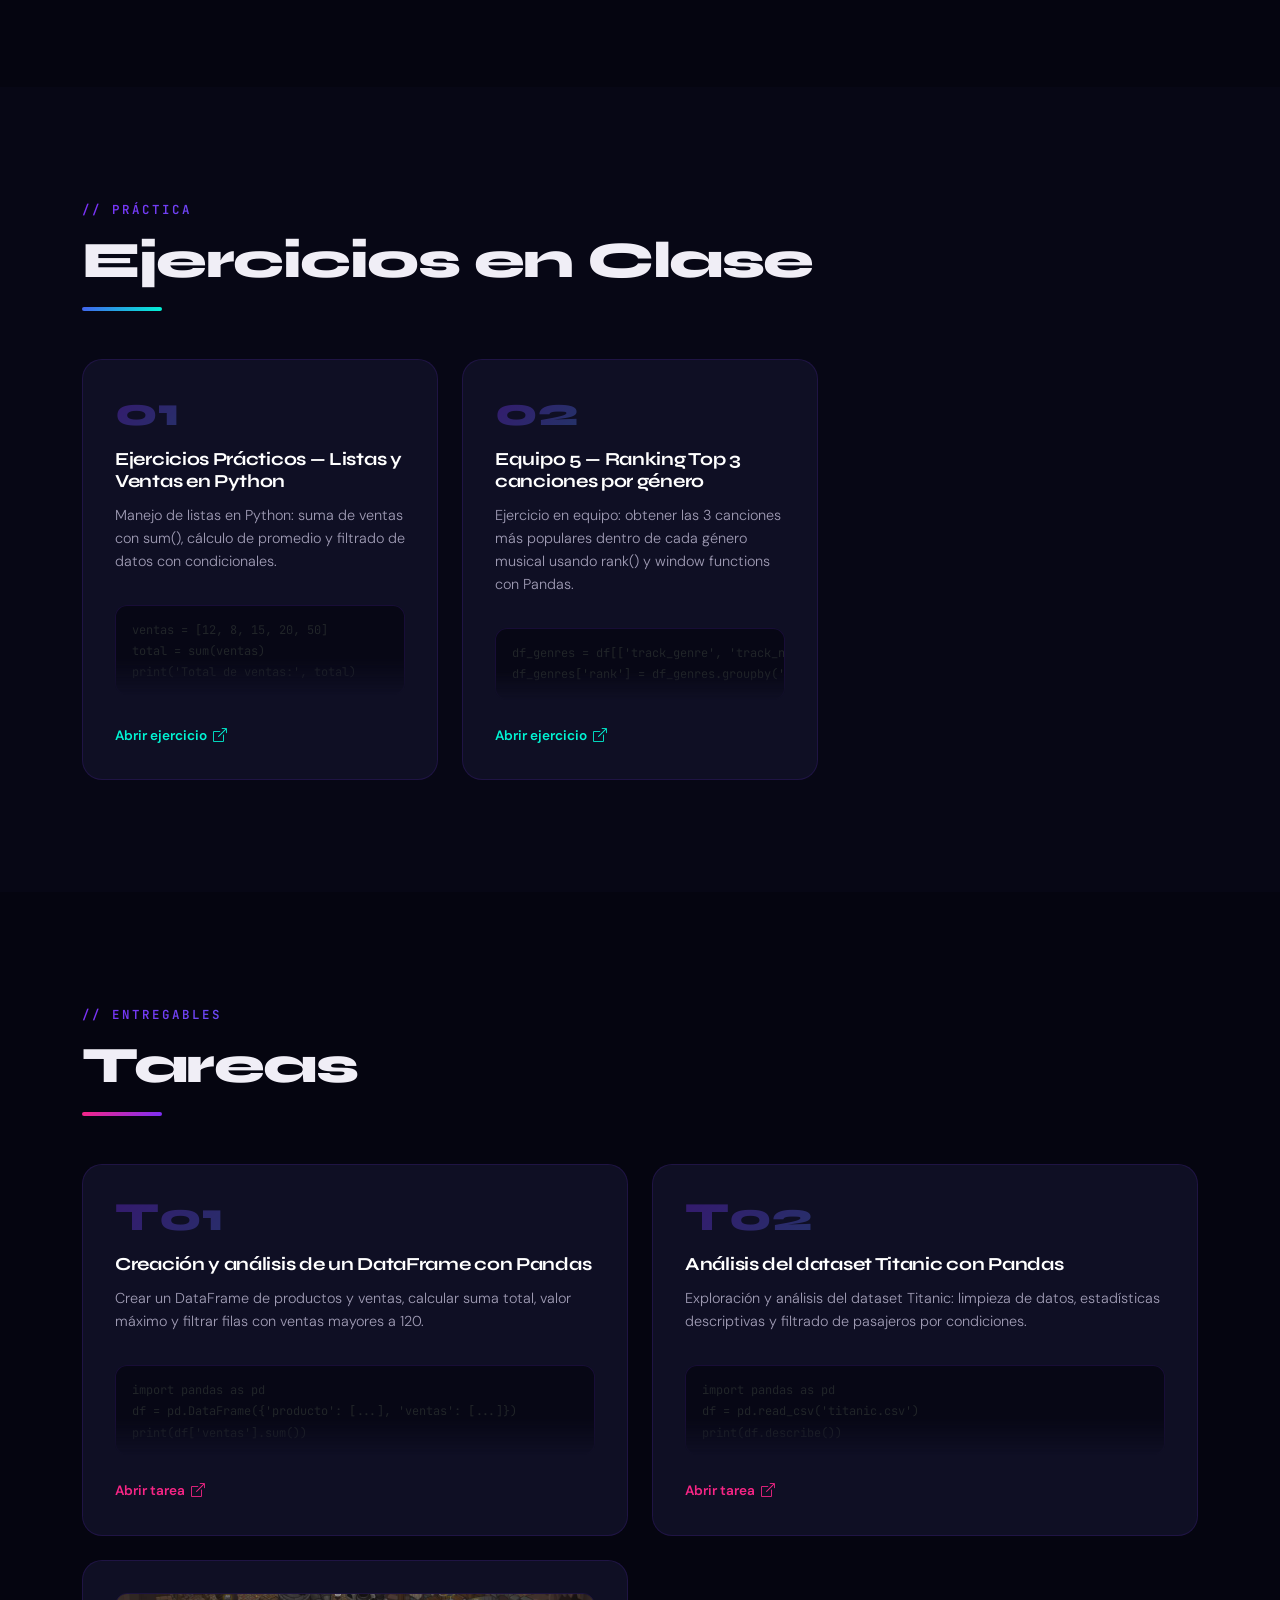
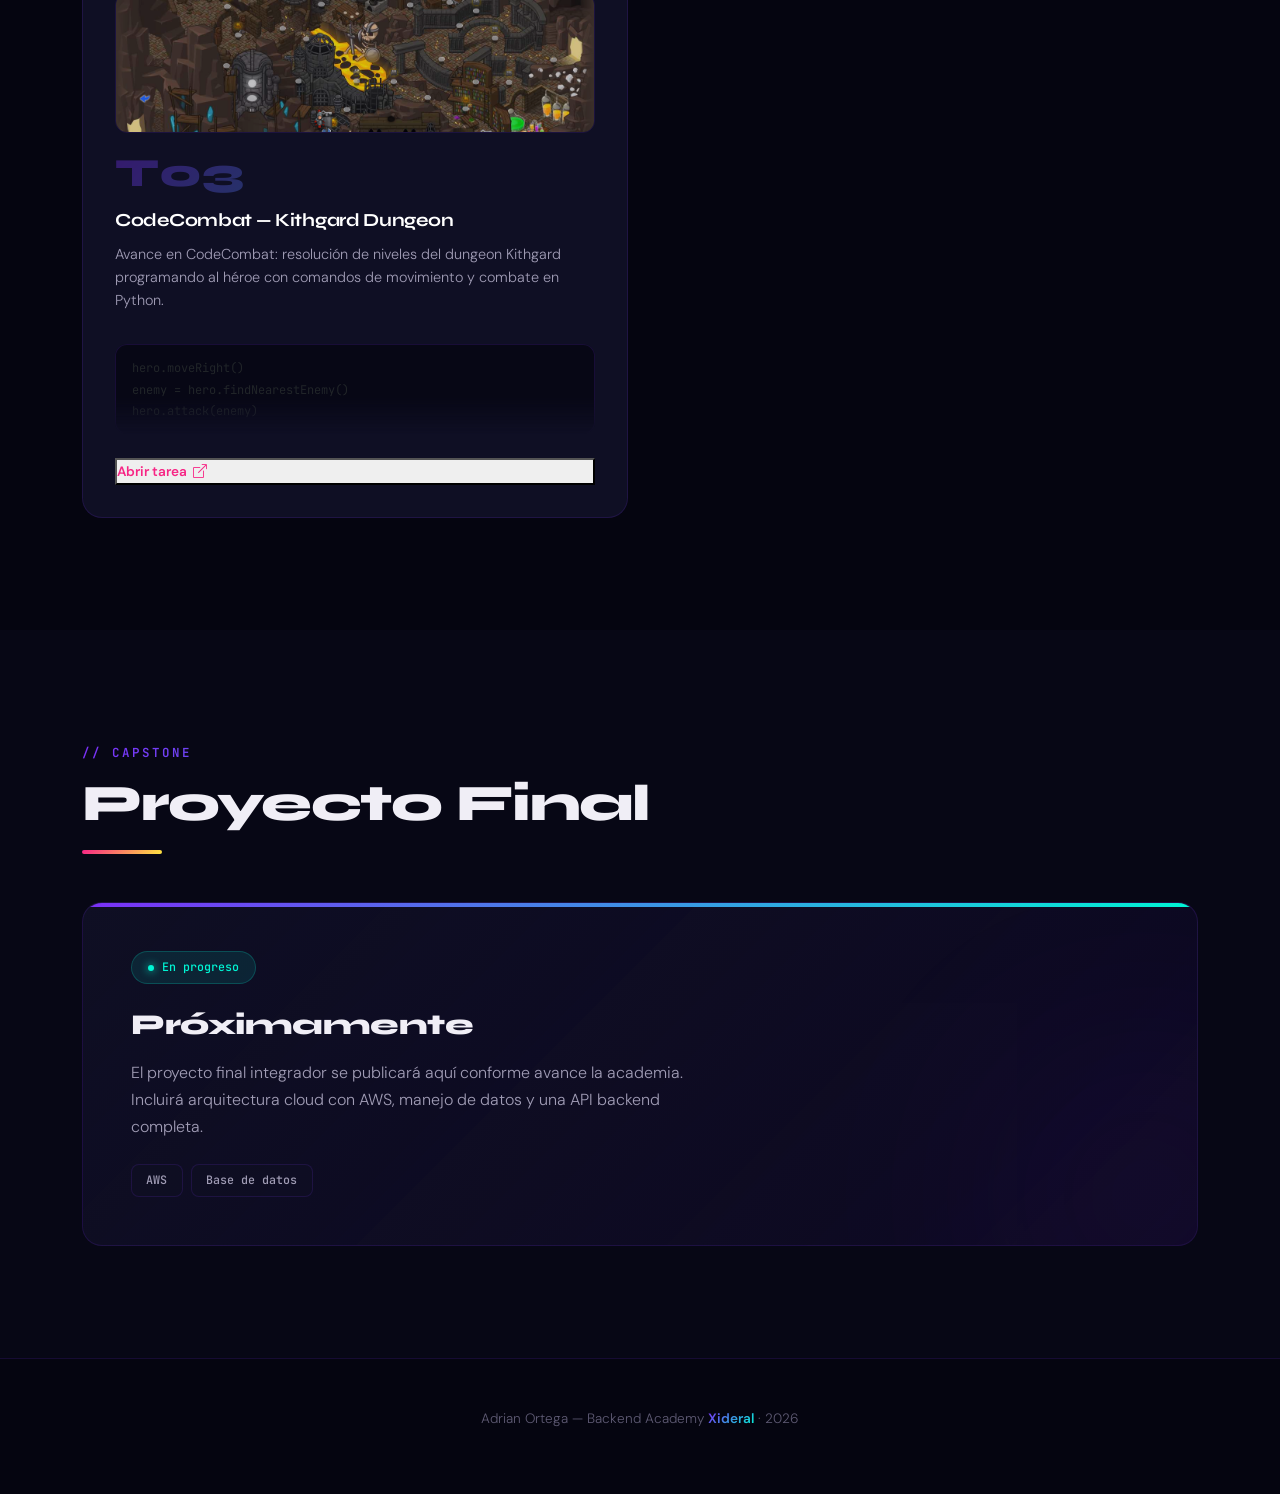
==== commit 28cb2199: "Fix lightbox not opening and match button style Move lightbox div before scripts so getElementById f" ====
--- a/index.html
+++ b/index.html
@@ -227,11 +227,11 @@
       </div>
     </footer>
 
+    <div id="lightbox"><img id="lightbox-img" src="" alt=""></div>
     <!-- Scripts — orden importante: Bootstrap → data → render → main -->
     <script src="https://cdn.jsdelivr.net/npm/bootstrap@5.3.3/dist/js/bootstrap.bundle.min.js"></script>
     <script src="assets/js/data.js"></script>
     <script src="assets/js/render.js"></script>
     <script src="assets/js/main.js"></script>
-    <div id="lightbox"><img id="lightbox-img" src="" alt=""></div>
   </body>
 </html>
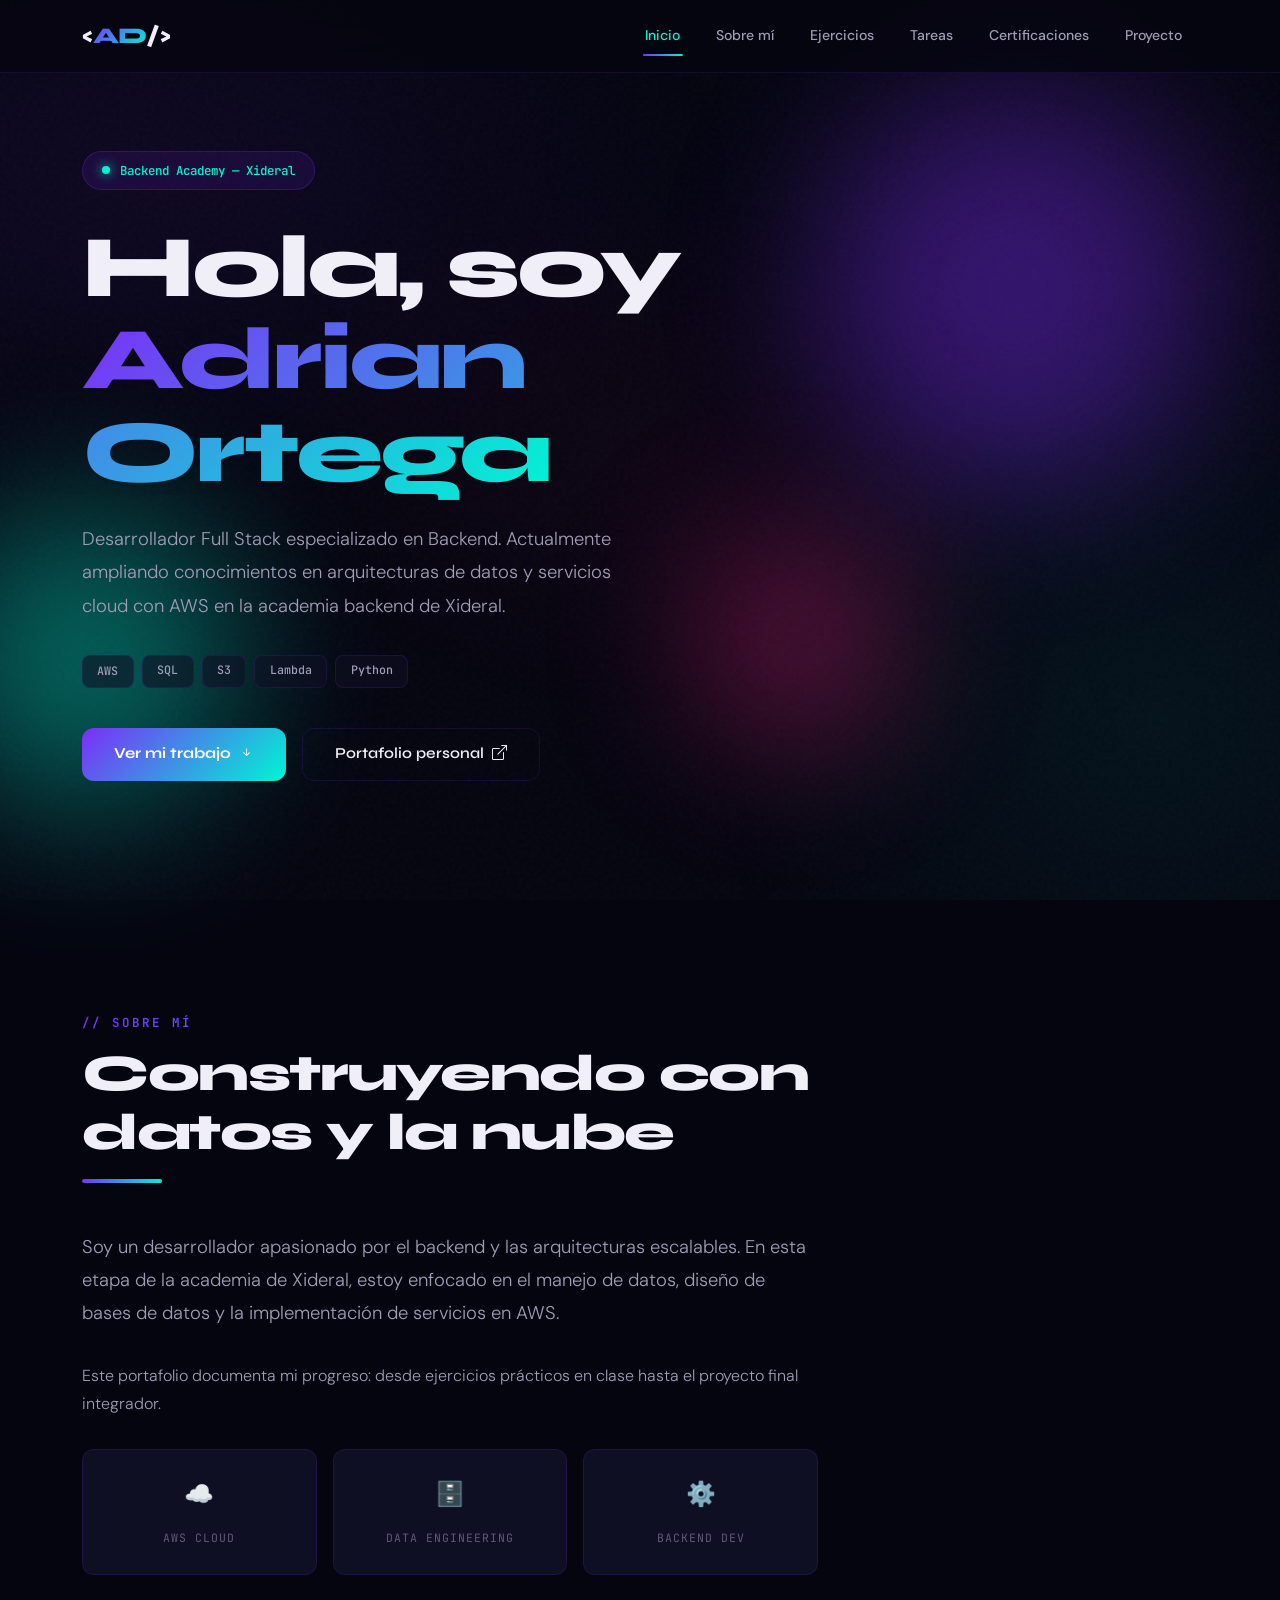
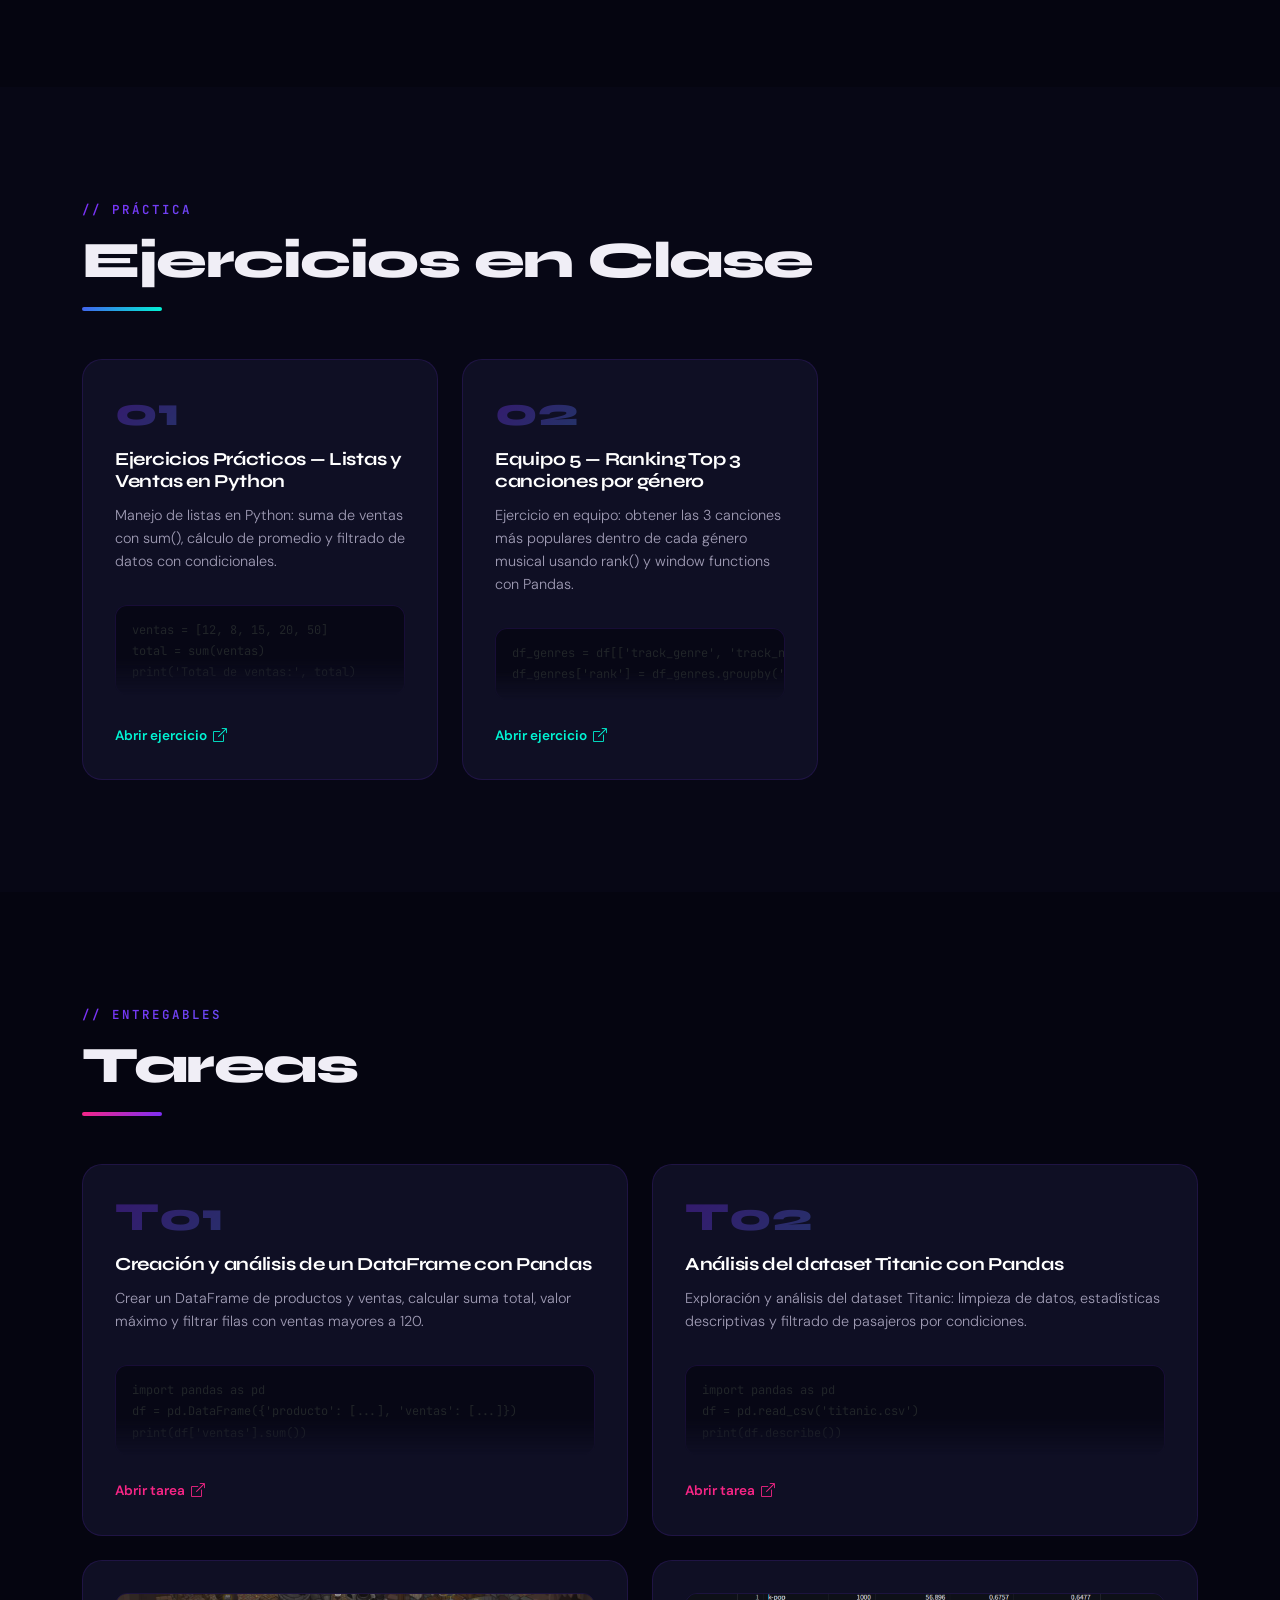
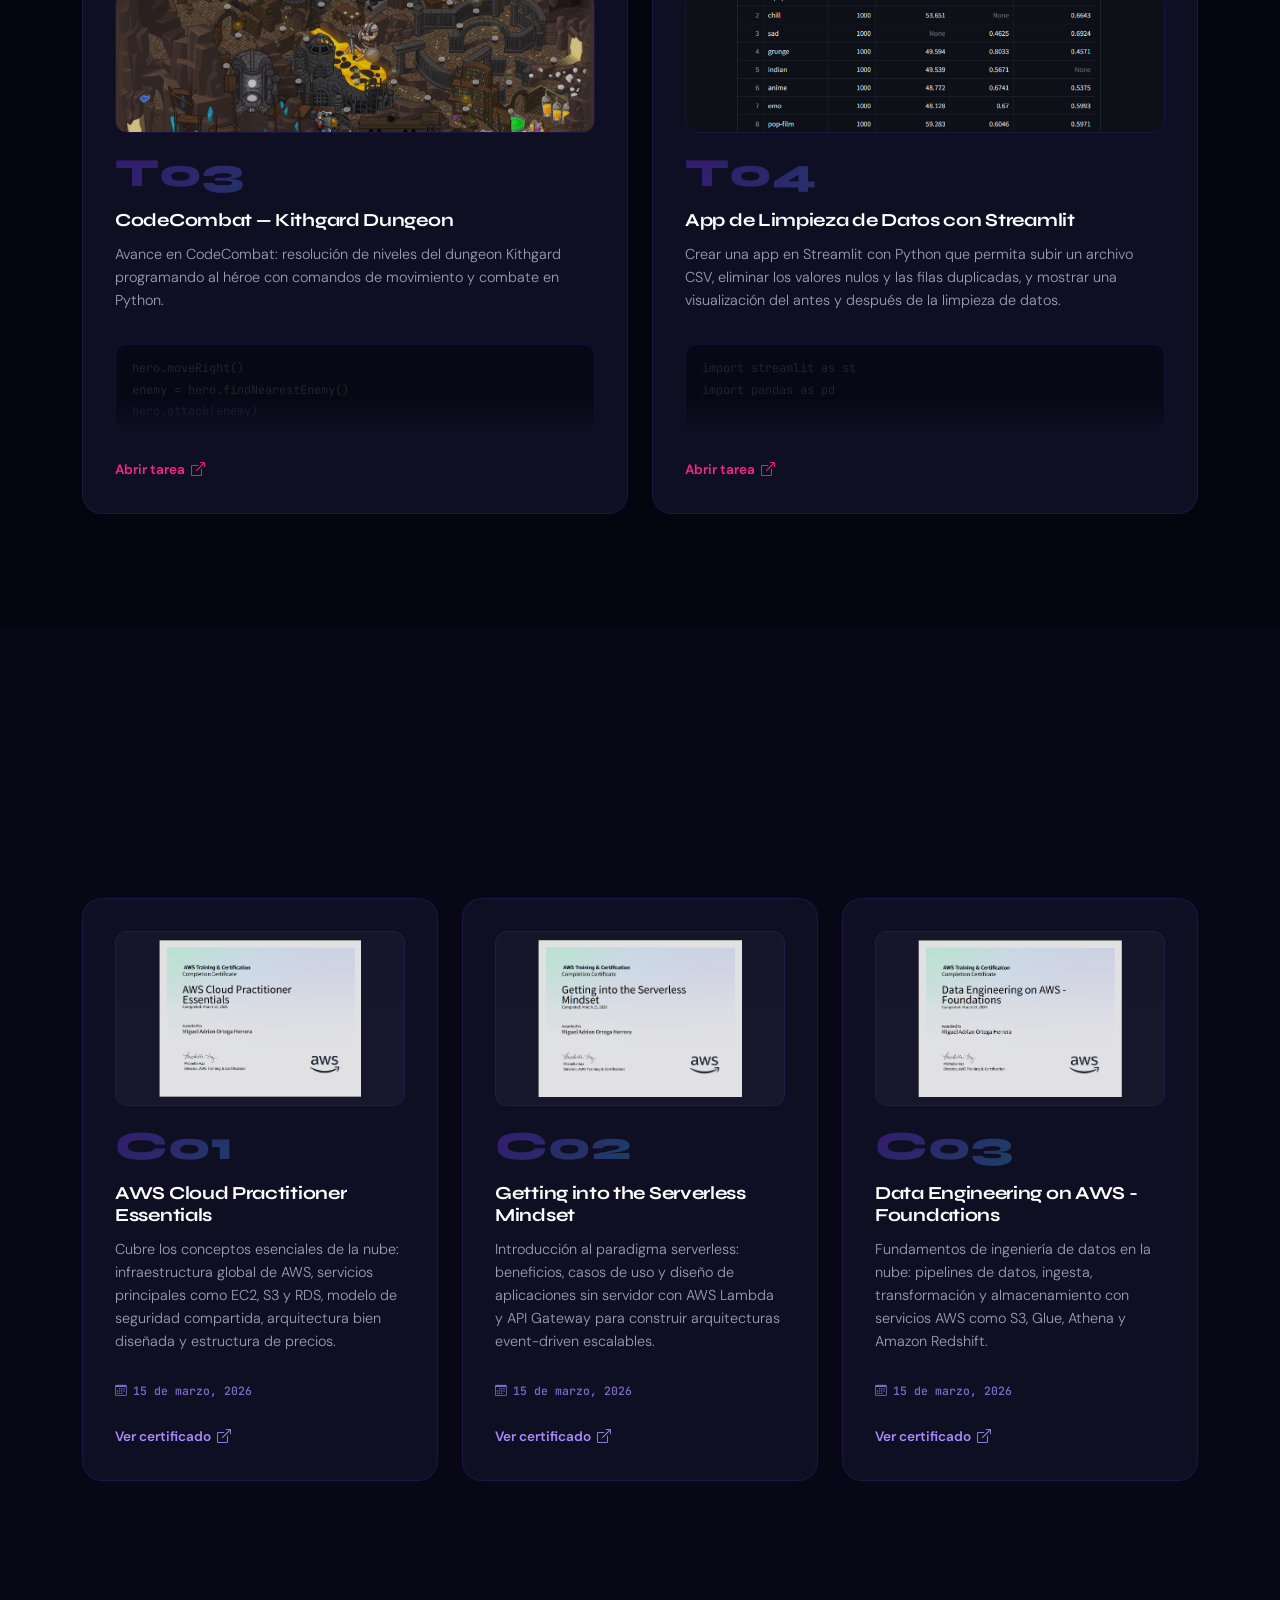
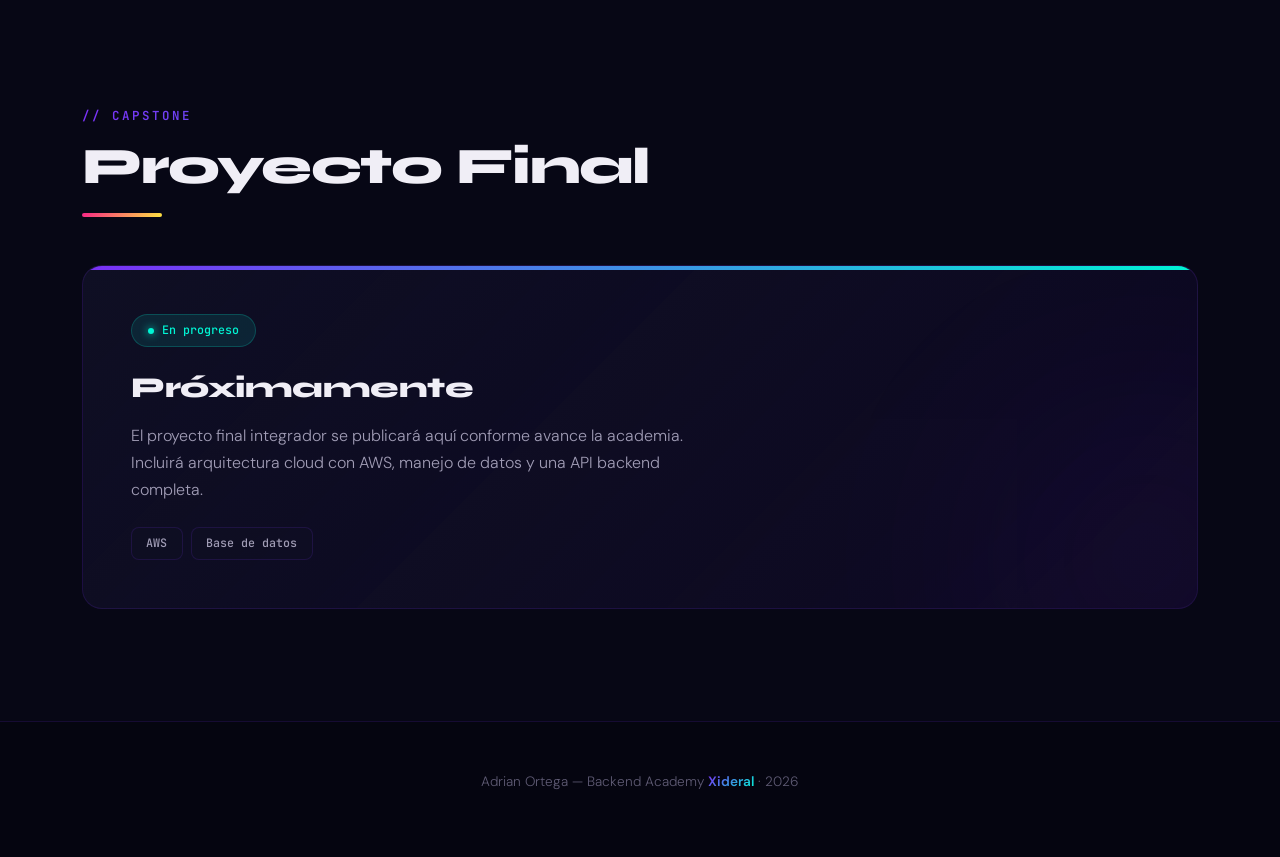
==== commit a1c642ce: "Add sección certificaciones AWS" ====
--- a/index.html
+++ b/index.html
@@ -40,6 +40,7 @@
             <li class="nav-item"><a class="nav-link" href="#sobre-mi">Sobre mí</a></li>
             <li class="nav-item"><a class="nav-link" href="#ejercicios">Ejercicios</a></li>
             <li class="nav-item"><a class="nav-link" href="#tareas">Tareas</a></li>
+            <li class="nav-item"><a class="nav-link" href="#certificaciones">Certificaciones</a></li>
             <li class="nav-item"><a class="nav-link" href="#proyecto-final">Proyecto</a></li>
           </ul>
         </div>
@@ -184,6 +185,21 @@
     </section>
 
     <!-- =============================================
+         CERTIFICACIONES
+         ============================================= -->
+    <section id="certificaciones" class="section section-alt">
+      <div class="container">
+        <div class="reveal">
+          <p class="section-label">// logros</p>
+          <h2 class="section-title">Certificaciones</h2>
+          <div class="section-bar bar-main"></div>
+        </div>
+        <!-- render.js inyecta las tarjetas aquí -->
+        <div class="row g-4" id="certificaciones-grid"></div>
+      </div>
+    </section>
+
+    <!-- =============================================
          PROYECTO FINAL
          ─────────────────────────────────────────────
          Edita este bloque directamente cuando tengas
--- a/assets/css/components.css
+++ b/assets/css/components.css
@@ -155,8 +155,9 @@
   transform-origin: left;
 }
 
-.card.accent-cyan::before    { background: var(--gradient-cool); }
-.card.accent-magenta::before { background: var(--gradient-fire); }
+.card.accent-cyan::before     { background: var(--gradient-cool); }
+.card.accent-magenta::before  { background: var(--gradient-fire); }
+.card.accent-electric::before { background: var(--gradient-main); }
 
 .card:hover {
   background: var(--bg-card-hover);
@@ -164,9 +165,10 @@
   transform: translateY(-8px);
 }
 
-.card:hover::before             { transform: scaleX(1); }
-.card.accent-cyan:hover    { box-shadow: var(--glow-cyan);    }
-.card.accent-magenta:hover { box-shadow: var(--glow-magenta); }
+.card:hover::before              { transform: scaleX(1); }
+.card.accent-cyan:hover     { box-shadow: var(--glow-cyan);     }
+.card.accent-magenta:hover  { box-shadow: var(--glow-magenta);  }
+.card.accent-electric:hover { box-shadow: var(--glow-electric); border-color: rgba(123, 47, 247, 0.4); }
 
 /* Número decorativo */
 .card-num {
@@ -234,6 +236,48 @@
   opacity: 1;
 }
 
+/* Botón-contenedor de imagen de certificado */
+.cert-img-btn {
+  background: none;
+  border: none;
+  padding: 0;
+  cursor: zoom-in;
+  display: block;
+  width: 100%;
+}
+
+/* Imagen de certificado (más alta, sin recorte) */
+.card-cert-img {
+  width: 100%;
+  height: 175px;
+  object-fit: contain;
+  background: rgba(255, 255, 255, 0.04);
+  border-radius: var(--radius-sm);
+  margin-bottom: 1.25rem;
+  border: 1px solid var(--border);
+  padding: 0.5rem;
+  opacity: 0.88;
+  transition: var(--transition);
+}
+
+.card:hover .card-cert-img {
+  opacity: 1;
+  border-color: rgba(123, 47, 247, 0.4);
+}
+
+/* Fecha de obtención del certificado */
+.cert-fecha {
+  display: inline-flex;
+  align-items: center;
+  gap: 0.4rem;
+  margin-top: 0.75rem;
+  font-family: "JetBrains Mono", monospace;
+  font-size: 0.72rem;
+  font-weight: 500;
+  color: #a78bfa;
+  opacity: 0.75;
+}
+
 /* Empuja el link al fondo de la tarjeta */
 .card-spacer {
   flex: 1;
@@ -264,6 +308,8 @@
 
 
 /* ── CARD ACTION LINK ────────────────────────── */
+button.card-action { background: none; border: none; padding: 0; cursor: pointer; }
+
 .card-action {
   display: inline-flex;
   align-items: center;
@@ -275,10 +321,12 @@
   transition: var(--transition);
 }
 
-.card-action.link-cyan         { color: var(--cyan);    }
-.card-action.link-cyan:hover   { color: #fff; gap: 0.8rem; }
-.card-action.link-magenta      { color: var(--magenta); }
-.card-action.link-magenta:hover{ color: #fff; gap: 0.8rem; }
+.card-action.link-cyan          { color: var(--cyan);    }
+.card-action.link-cyan:hover    { color: #fff; gap: 0.8rem; }
+.card-action.link-magenta       { color: var(--magenta); }
+.card-action.link-magenta:hover { color: #fff; gap: 0.8rem; }
+.card-action.link-electric      { color: #a78bfa; }
+.card-action.link-electric:hover{ color: #fff; gap: 0.8rem; }
 
 
 /* ── STATUS BADGE (proyecto final) ──────────── */
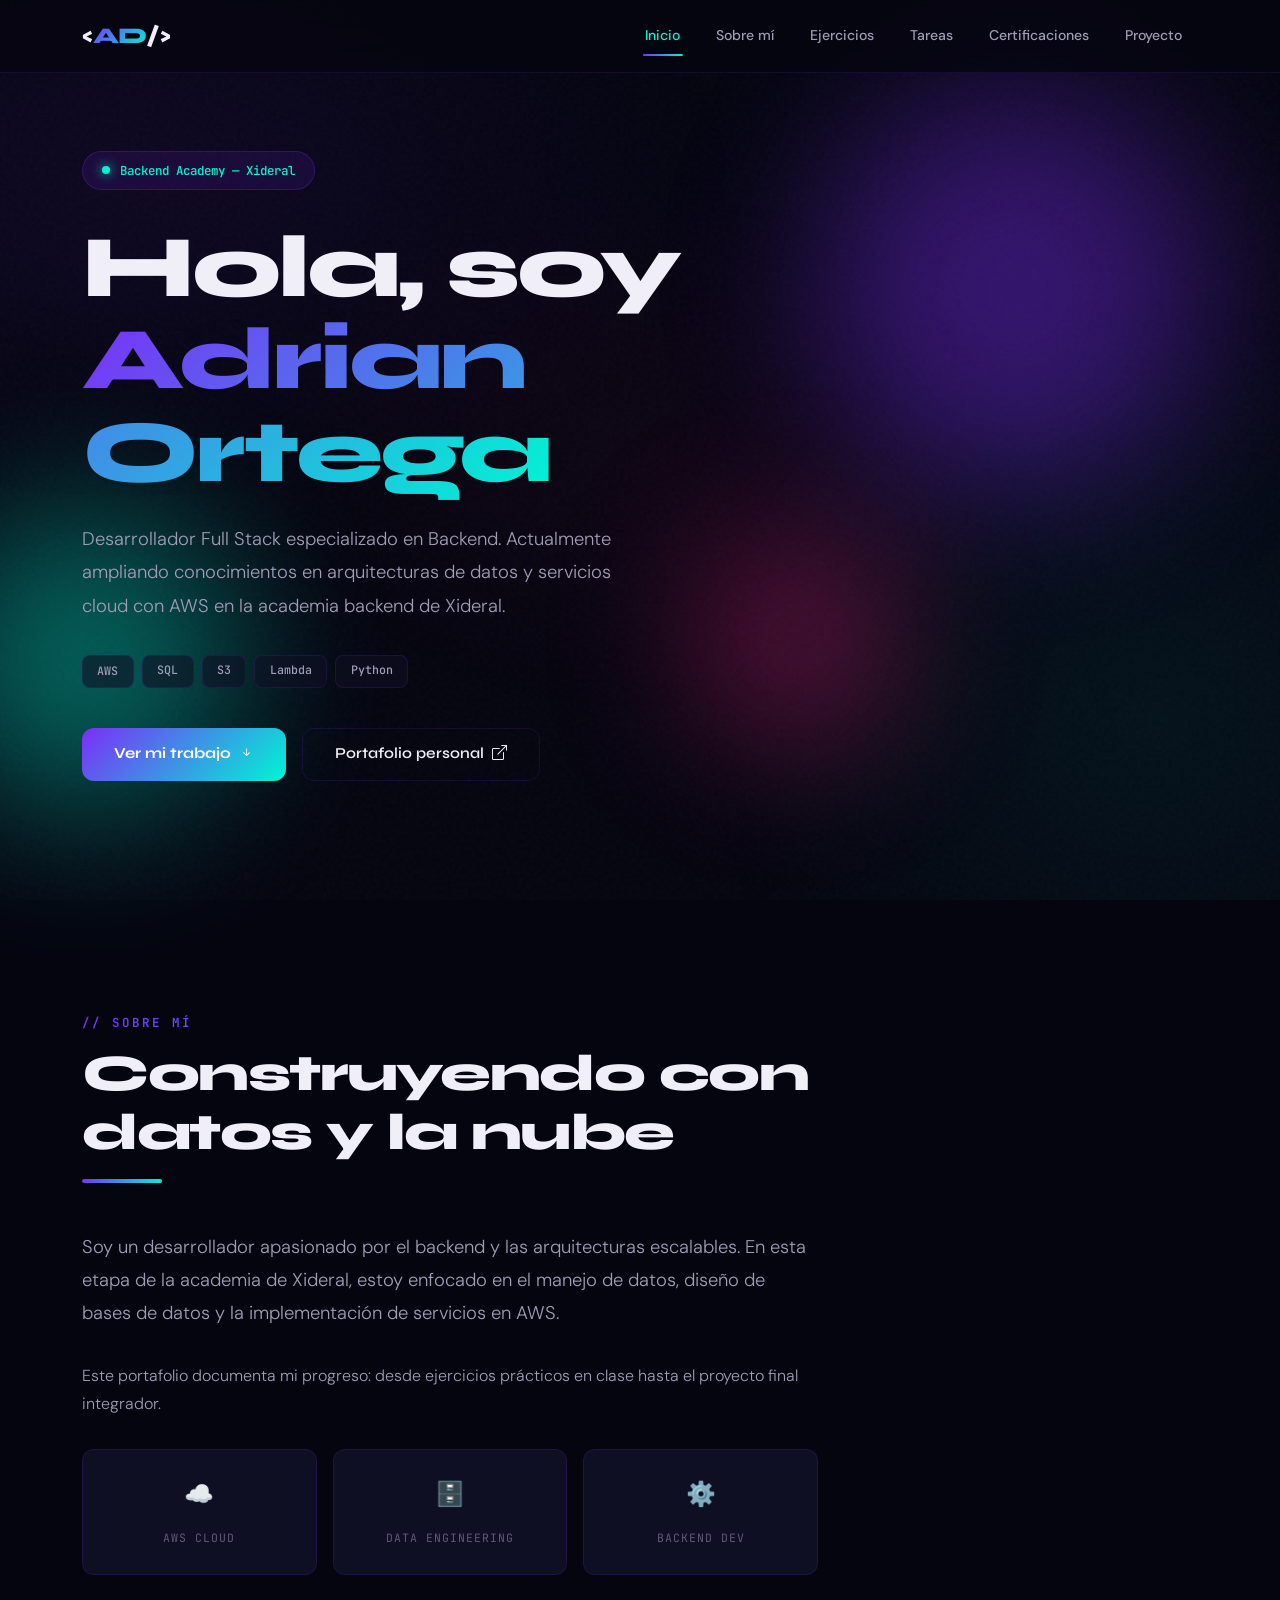
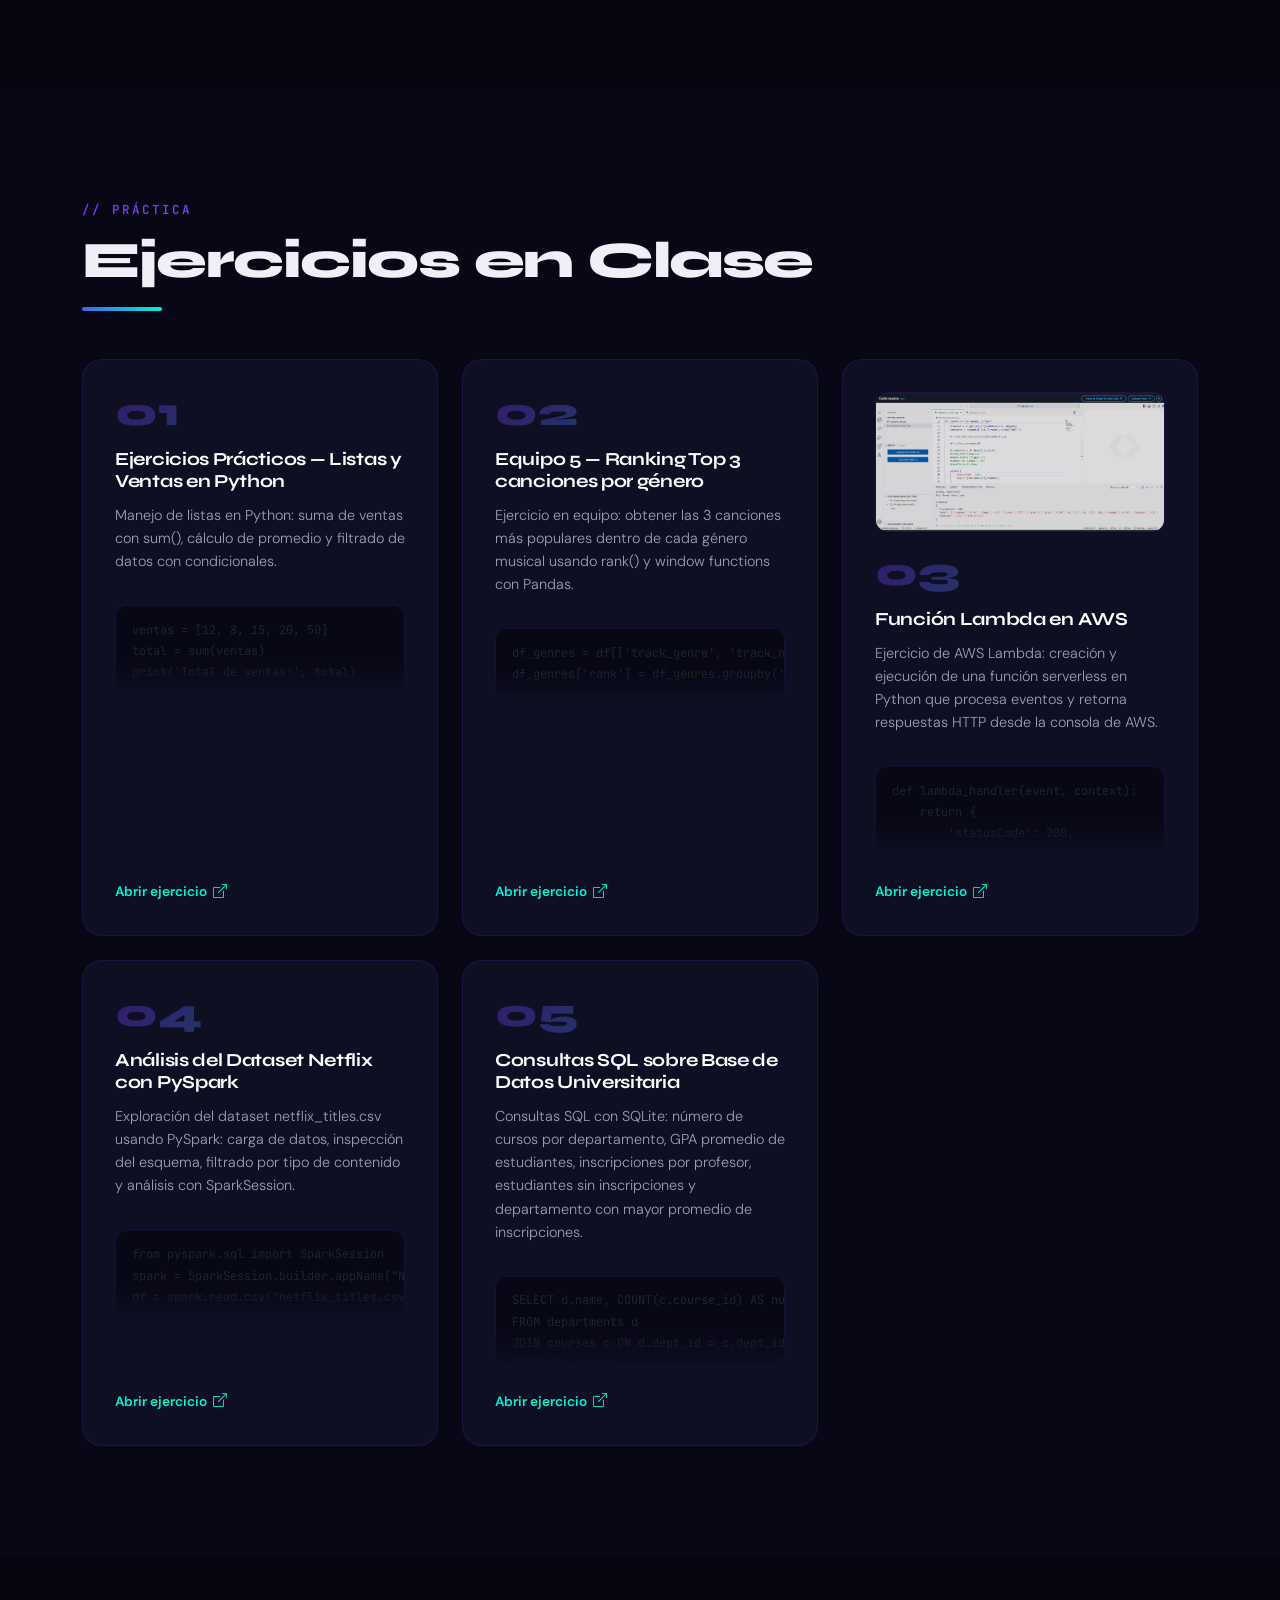
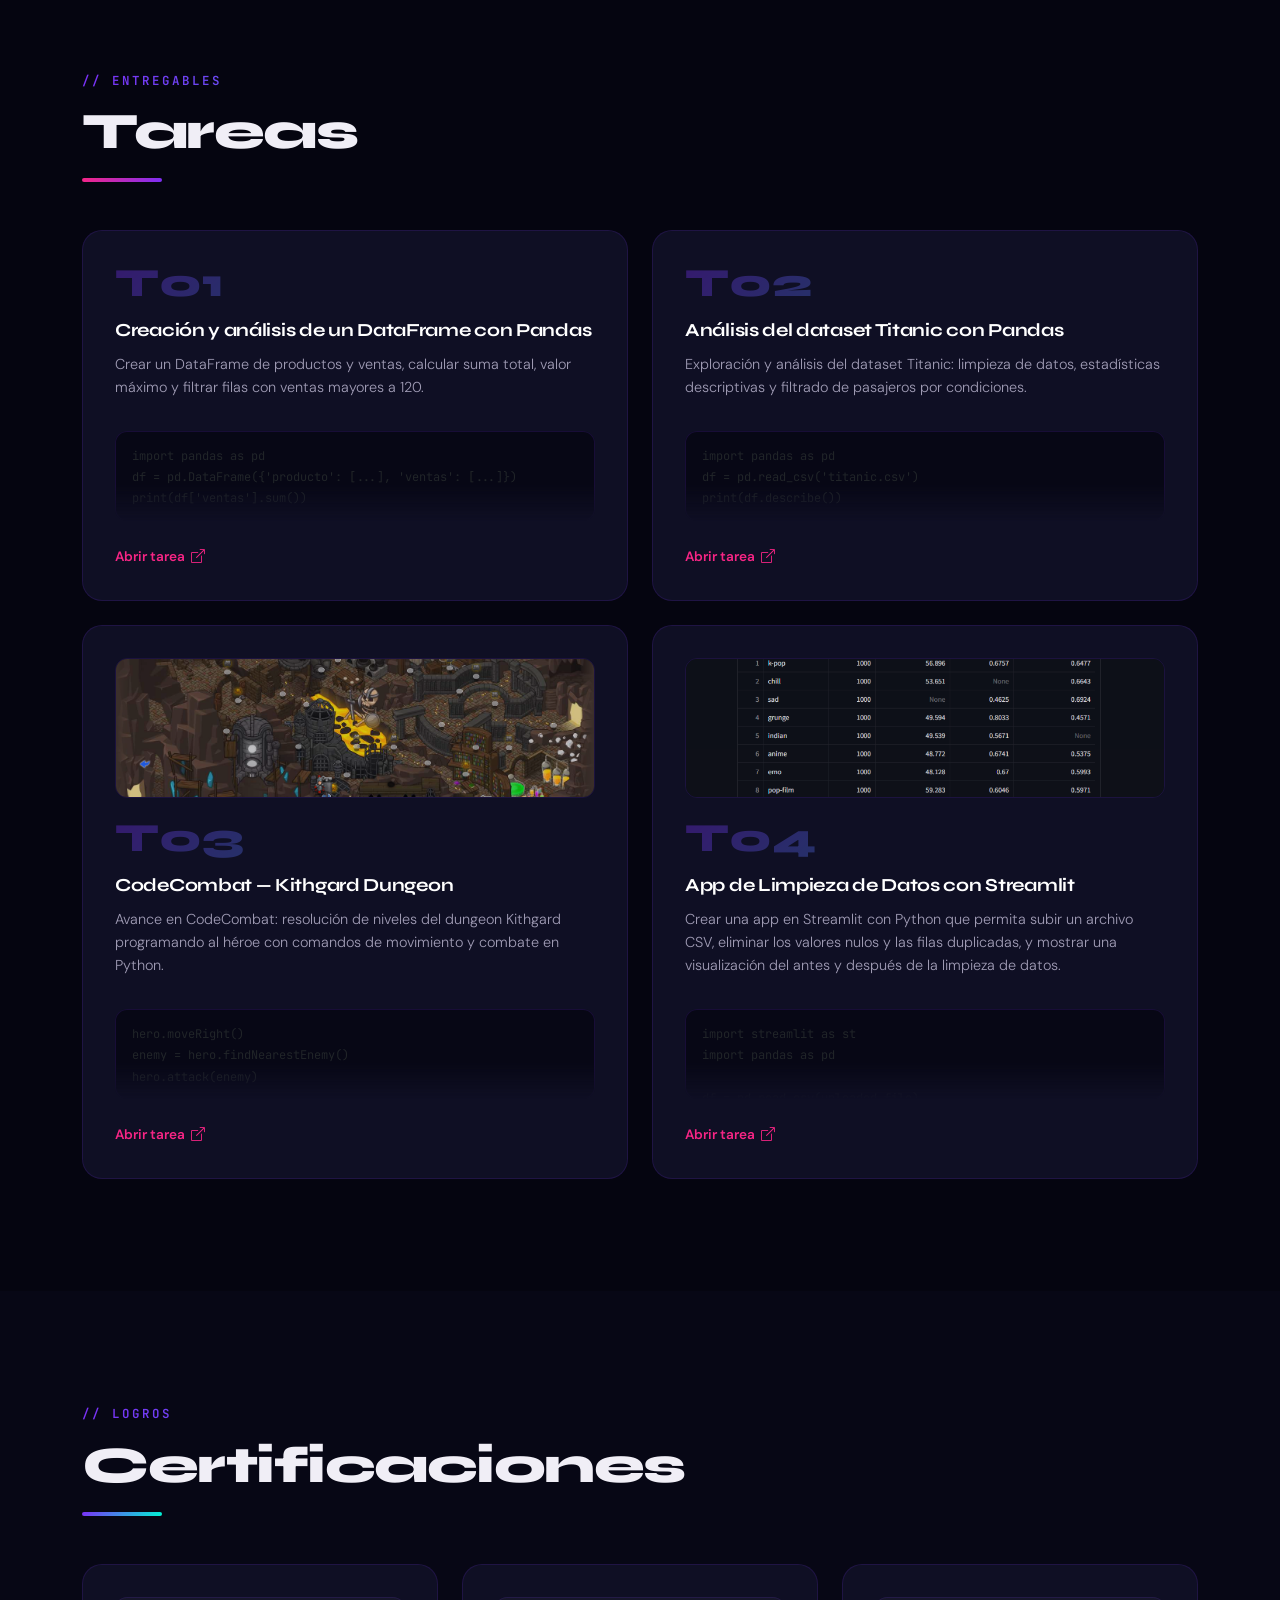
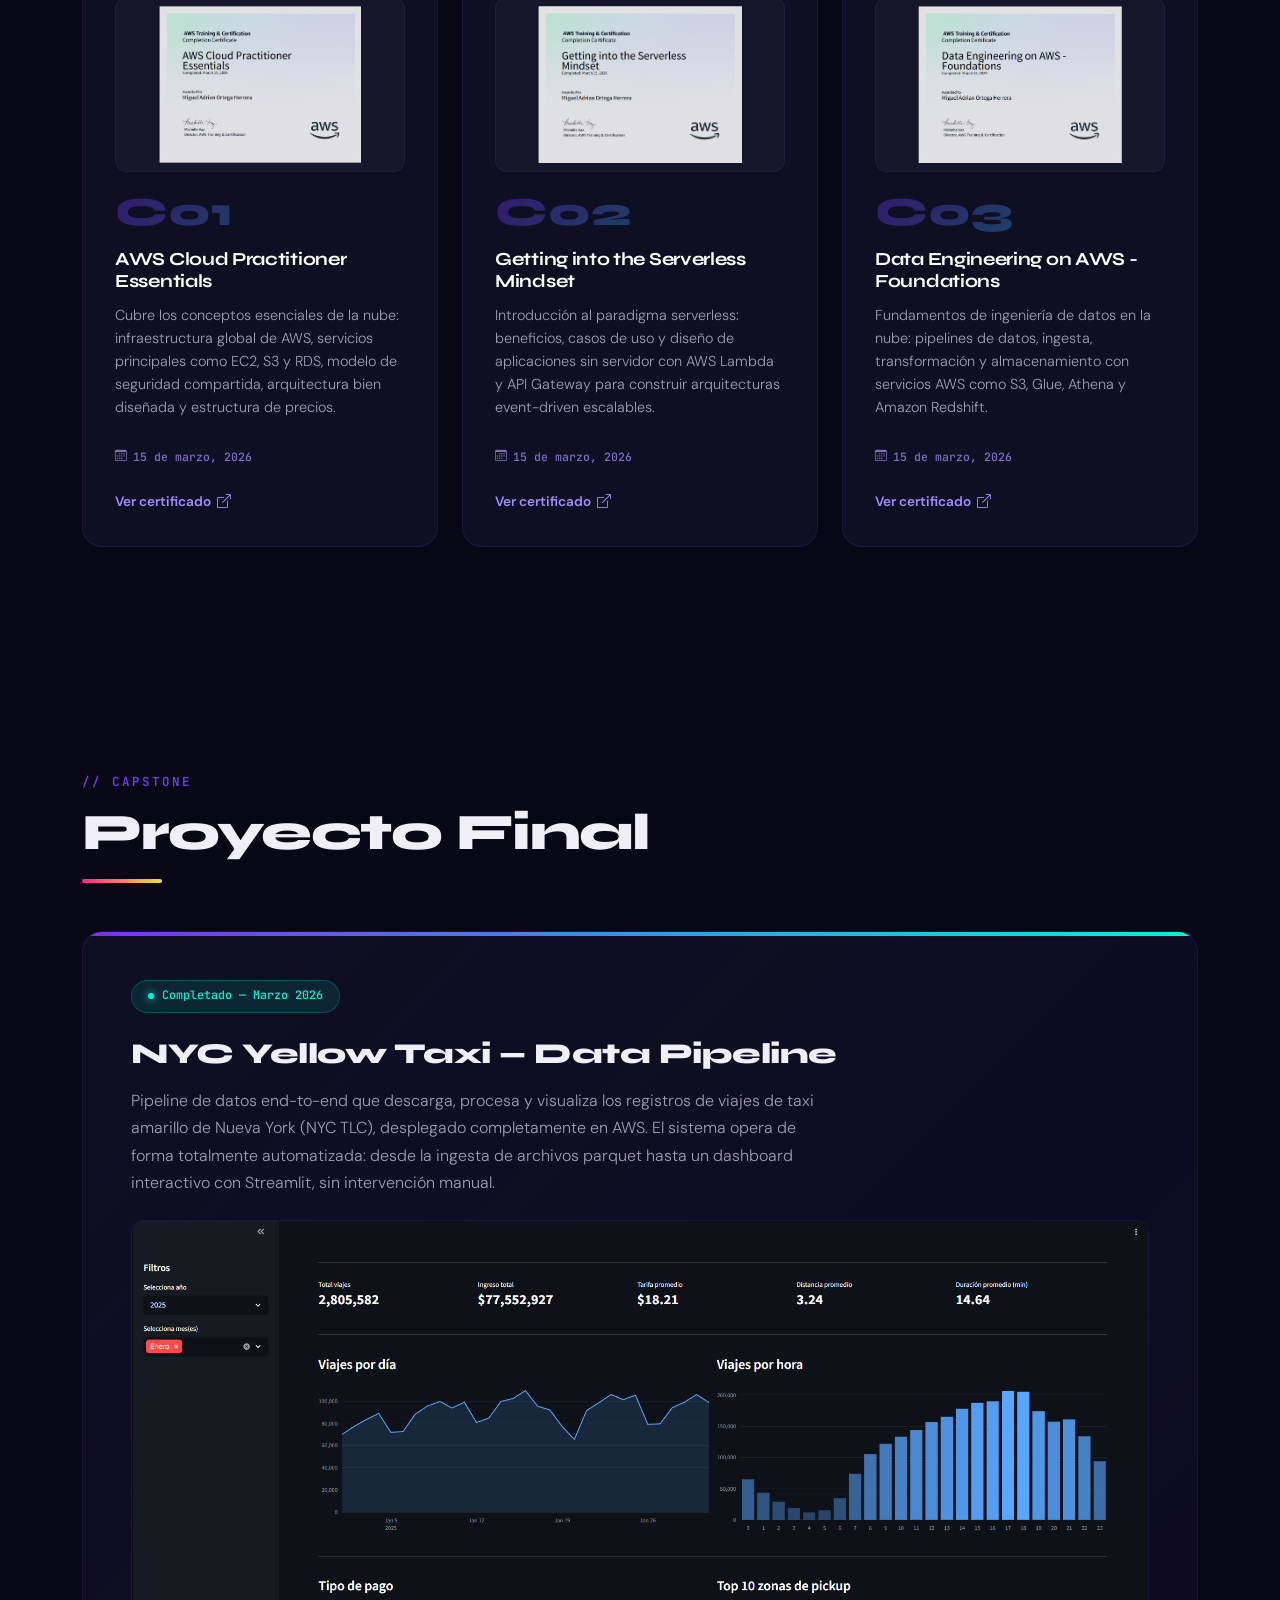
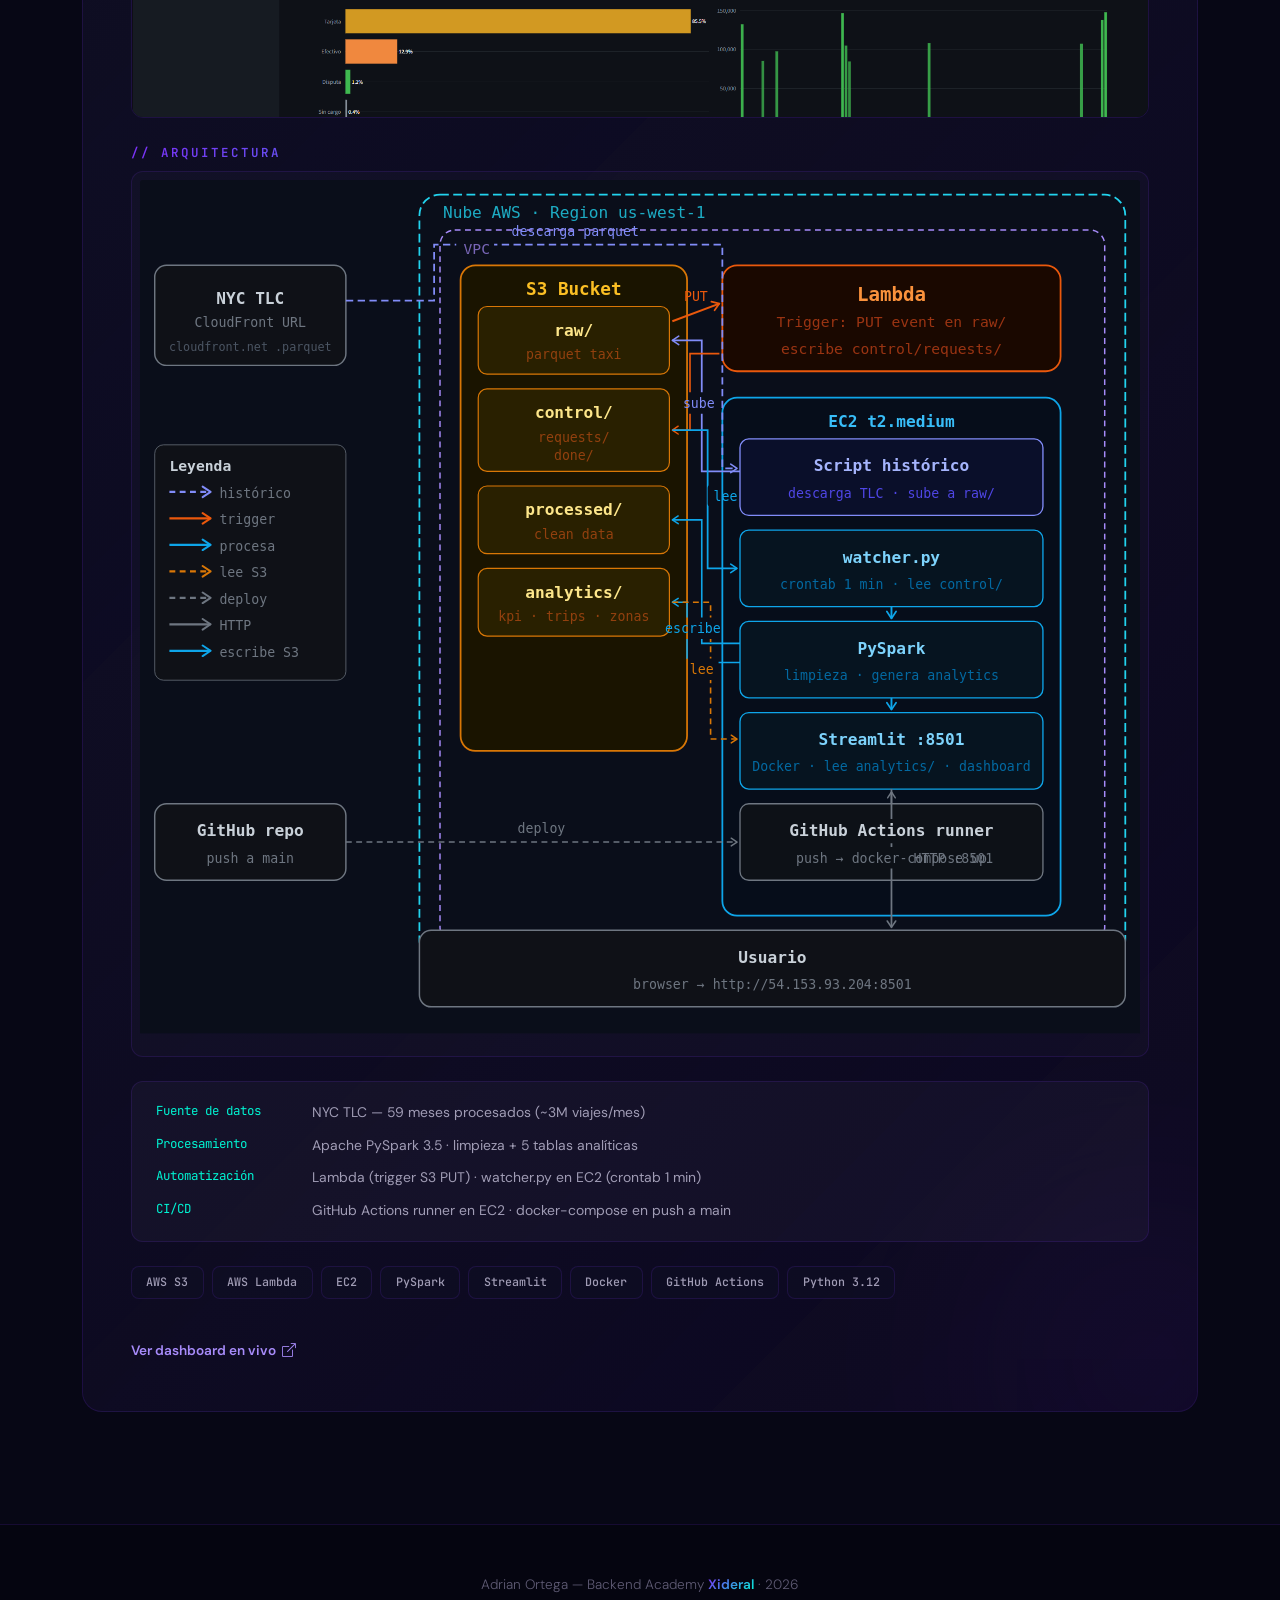
==== commit 2fc1ca4c: "Add proyecto final: NYC Yellow Taxi Data Pipeline" ====
--- a/index.html
+++ b/index.html
@@ -217,18 +217,79 @@
           <div class="proyecto-card">
             <div class="status-badge">
               <span class="dot"></span>
-              En progreso
-            </div>
-            <h3 class="proyecto-title">Próximamente</h3>
+              Completado — Marzo 2026
+            </div>
+
+            <h3 class="proyecto-title">NYC Yellow Taxi — Data Pipeline</h3>
             <p class="proyecto-desc">
-              El proyecto final integrador se publicará aquí conforme avance la
-              academia. Incluirá arquitectura cloud con AWS, manejo de datos y
-              una API backend completa.
+              Pipeline de datos end-to-end que descarga, procesa y visualiza los
+              registros de viajes de taxi amarillo de Nueva York (NYC TLC),
+              desplegado completamente en AWS. El sistema opera de forma
+              totalmente automatizada: desde la ingesta de archivos parquet
+              hasta un dashboard interactivo con Streamlit, sin intervención
+              manual.
             </p>
-            <div class="tech-pills mb-0">
-              <span class="pill">AWS</span>
-              <span class="pill">Base de datos</span>
-            </div>
+
+            <!-- Imagen del proyecto -->
+            <div class="proyecto-img-wrap reveal reveal-d2">
+              <img
+                src="assets/img/proyecto-final.png"
+                alt="Dashboard NYC Yellow Taxi"
+                class="proyecto-img"
+                loading="lazy"
+              />
+            </div>
+
+            <!-- Diagrama de arquitectura -->
+            <div class="proyecto-diagram-wrap reveal reveal-d3">
+              <p class="section-label mb-2">// arquitectura</p>
+              <img
+                src="assets/img/diagrama.svg"
+                alt="Diagrama de arquitectura AWS"
+                class="proyecto-diagram"
+                loading="lazy"
+              />
+            </div>
+
+            <!-- Detalles del pipeline -->
+            <div class="proyecto-details reveal reveal-d2">
+              <div class="proyecto-detail-item">
+                <span class="detail-label">Fuente de datos</span>
+                <span class="detail-value">NYC TLC — 59 meses procesados (~3M viajes/mes)</span>
+              </div>
+              <div class="proyecto-detail-item">
+                <span class="detail-label">Procesamiento</span>
+                <span class="detail-value">Apache PySpark 3.5 · limpieza + 5 tablas analíticas</span>
+              </div>
+              <div class="proyecto-detail-item">
+                <span class="detail-label">Automatización</span>
+                <span class="detail-value">Lambda (trigger S3 PUT) · watcher.py en EC2 (crontab 1 min)</span>
+              </div>
+              <div class="proyecto-detail-item">
+                <span class="detail-label">CI/CD</span>
+                <span class="detail-value">GitHub Actions runner en EC2 · docker-compose en push a main</span>
+              </div>
+            </div>
+
+            <div class="tech-pills mt-3 mb-3">
+              <span class="pill">AWS S3</span>
+              <span class="pill">AWS Lambda</span>
+              <span class="pill">EC2</span>
+              <span class="pill">PySpark</span>
+              <span class="pill">Streamlit</span>
+              <span class="pill">Docker</span>
+              <span class="pill">GitHub Actions</span>
+              <span class="pill">Python 3.12</span>
+            </div>
+
+            <a
+              href="http://54.153.93.204:8501"
+              target="_blank"
+              rel="noopener"
+              class="card-action link-electric"
+            >
+              Ver dashboard en vivo <i class="bi bi-box-arrow-up-right"></i>
+            </a>
           </div>
         </div>
       </div>
--- a/assets/css/layout.css
+++ b/assets/css/layout.css
@@ -278,8 +278,64 @@
 .proyecto-desc {
   color: var(--text-secondary);
   font-weight: 300;
-  max-width: 600px;
+  max-width: 700px;
   margin-bottom: 1.5rem;
+}
+
+.proyecto-img-wrap {
+  margin: 1.5rem 0;
+  border-radius: var(--radius-sm);
+  overflow: hidden;
+  border: 1px solid var(--border);
+}
+
+.proyecto-img {
+  width: 100%;
+  display: block;
+  object-fit: cover;
+}
+
+.proyecto-diagram-wrap {
+  margin: 1.5rem 0;
+}
+
+.proyecto-diagram {
+  width: 100%;
+  display: block;
+  border-radius: var(--radius-sm);
+  border: 1px solid var(--border);
+  background: rgba(255, 255, 255, 0.02);
+  padding: 0.5rem;
+}
+
+.proyecto-details {
+  display: flex;
+  flex-direction: column;
+  gap: 0.75rem;
+  margin: 1.5rem 0;
+  padding: 1.25rem 1.5rem;
+  background: rgba(255, 255, 255, 0.03);
+  border: 1px solid var(--border);
+  border-radius: var(--radius-sm);
+}
+
+.proyecto-detail-item {
+  display: flex;
+  gap: 1rem;
+  font-size: 0.87rem;
+  line-height: 1.5;
+}
+
+.detail-label {
+  font-family: "JetBrains Mono", monospace;
+  color: var(--cyan);
+  font-size: 0.78rem;
+  white-space: nowrap;
+  min-width: 140px;
+}
+
+.detail-value {
+  color: var(--text-secondary);
 }
 
 
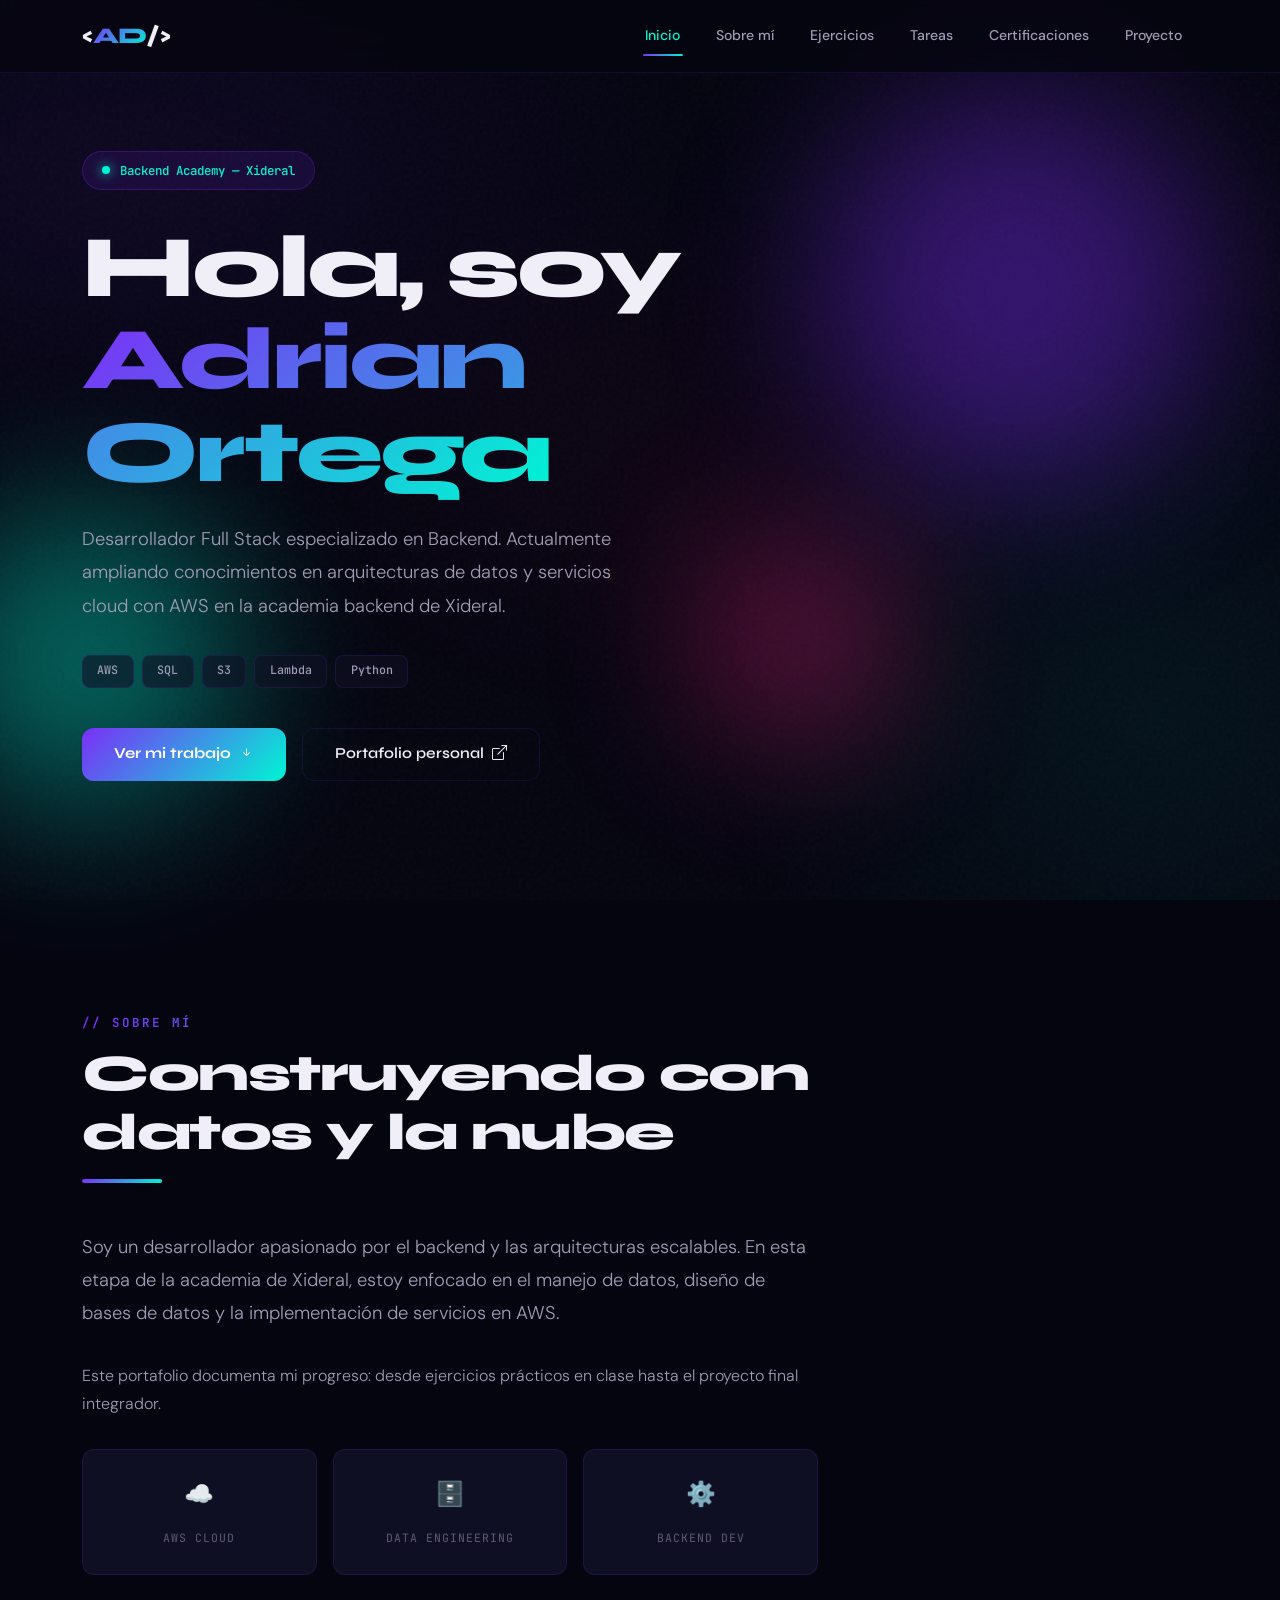
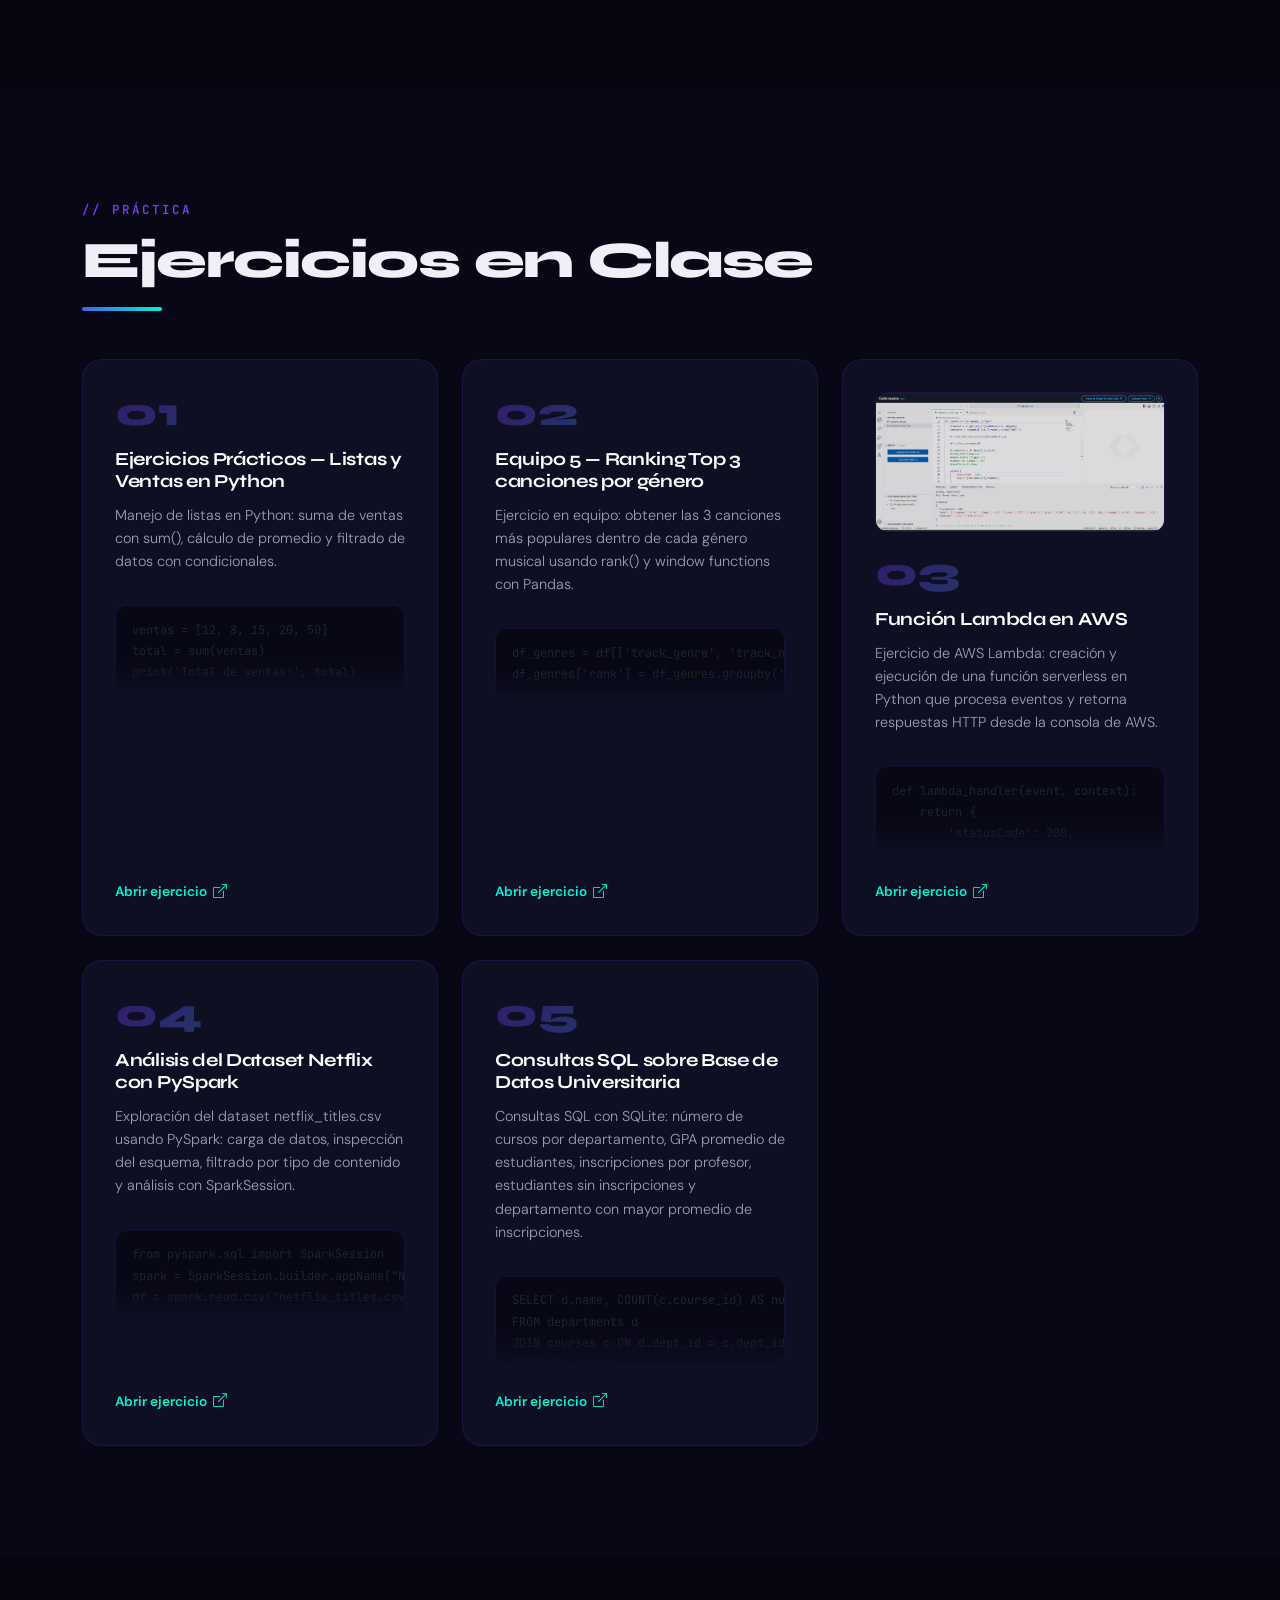
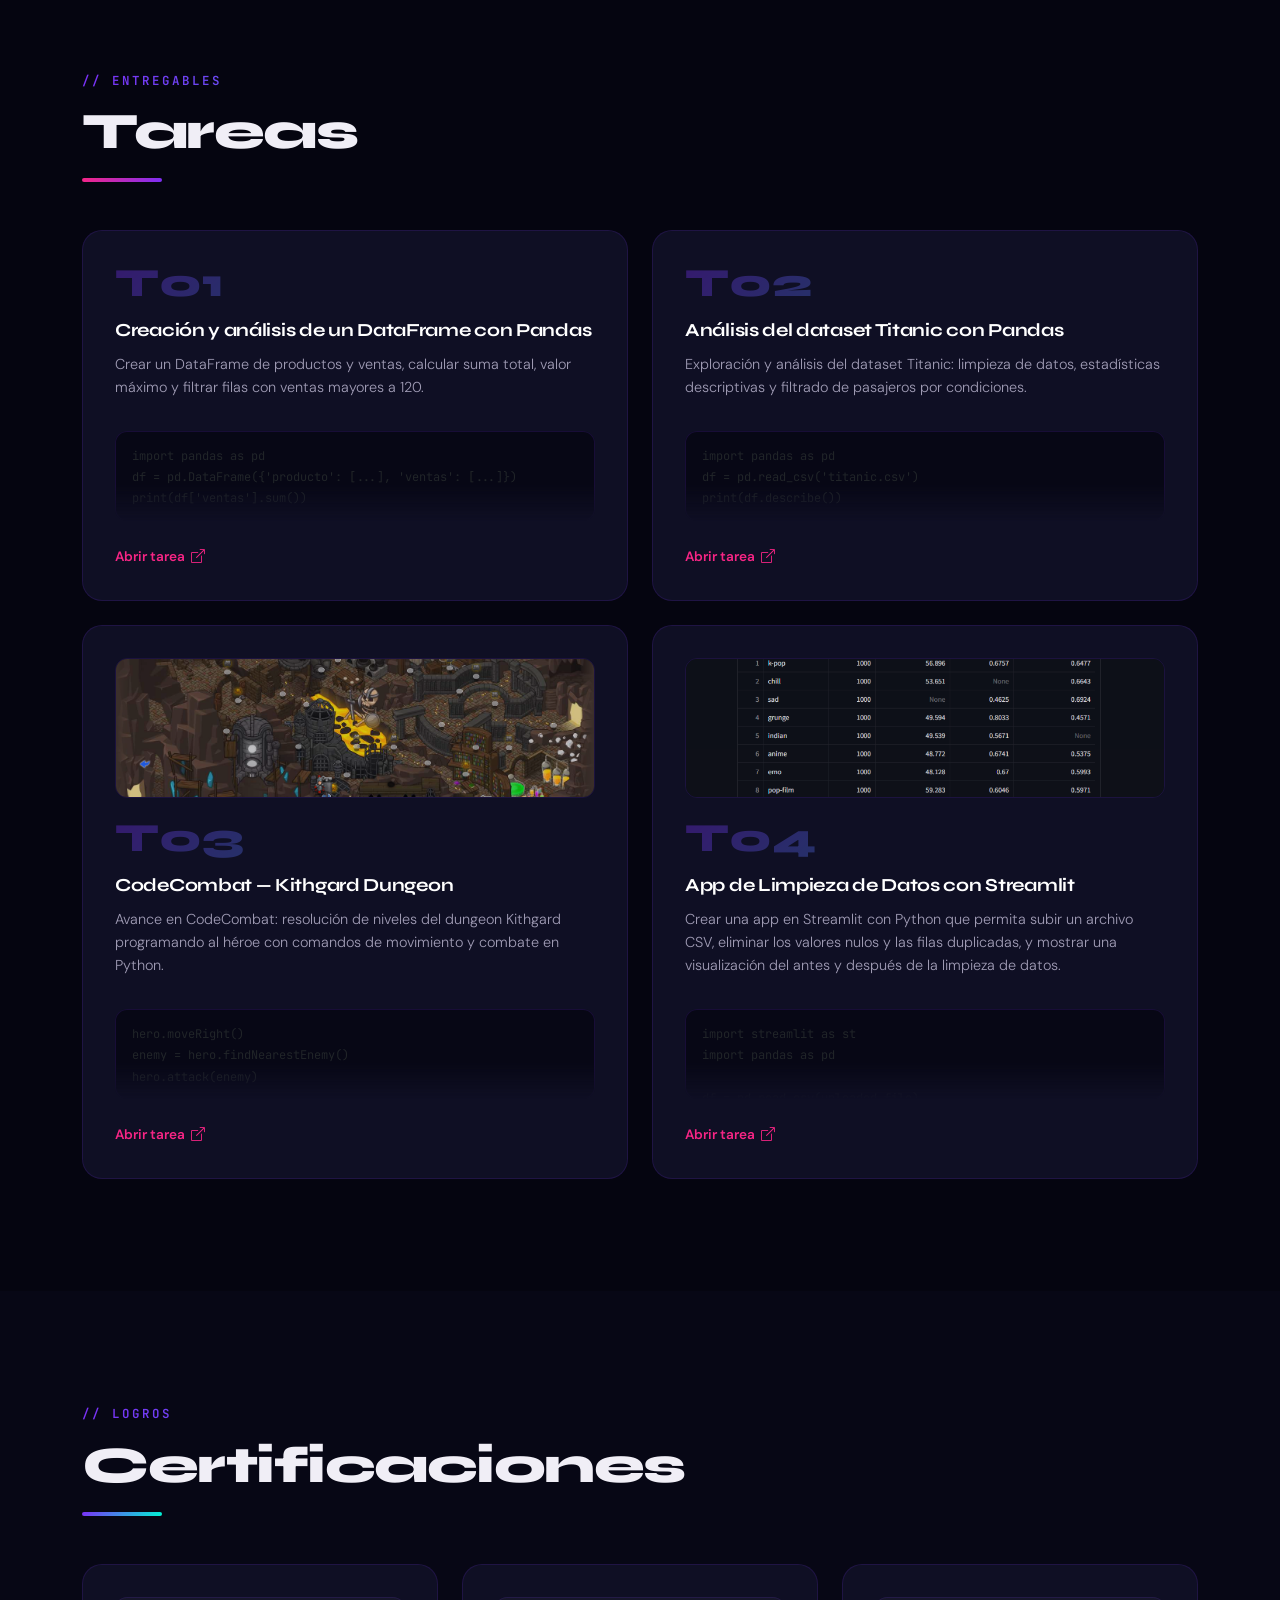
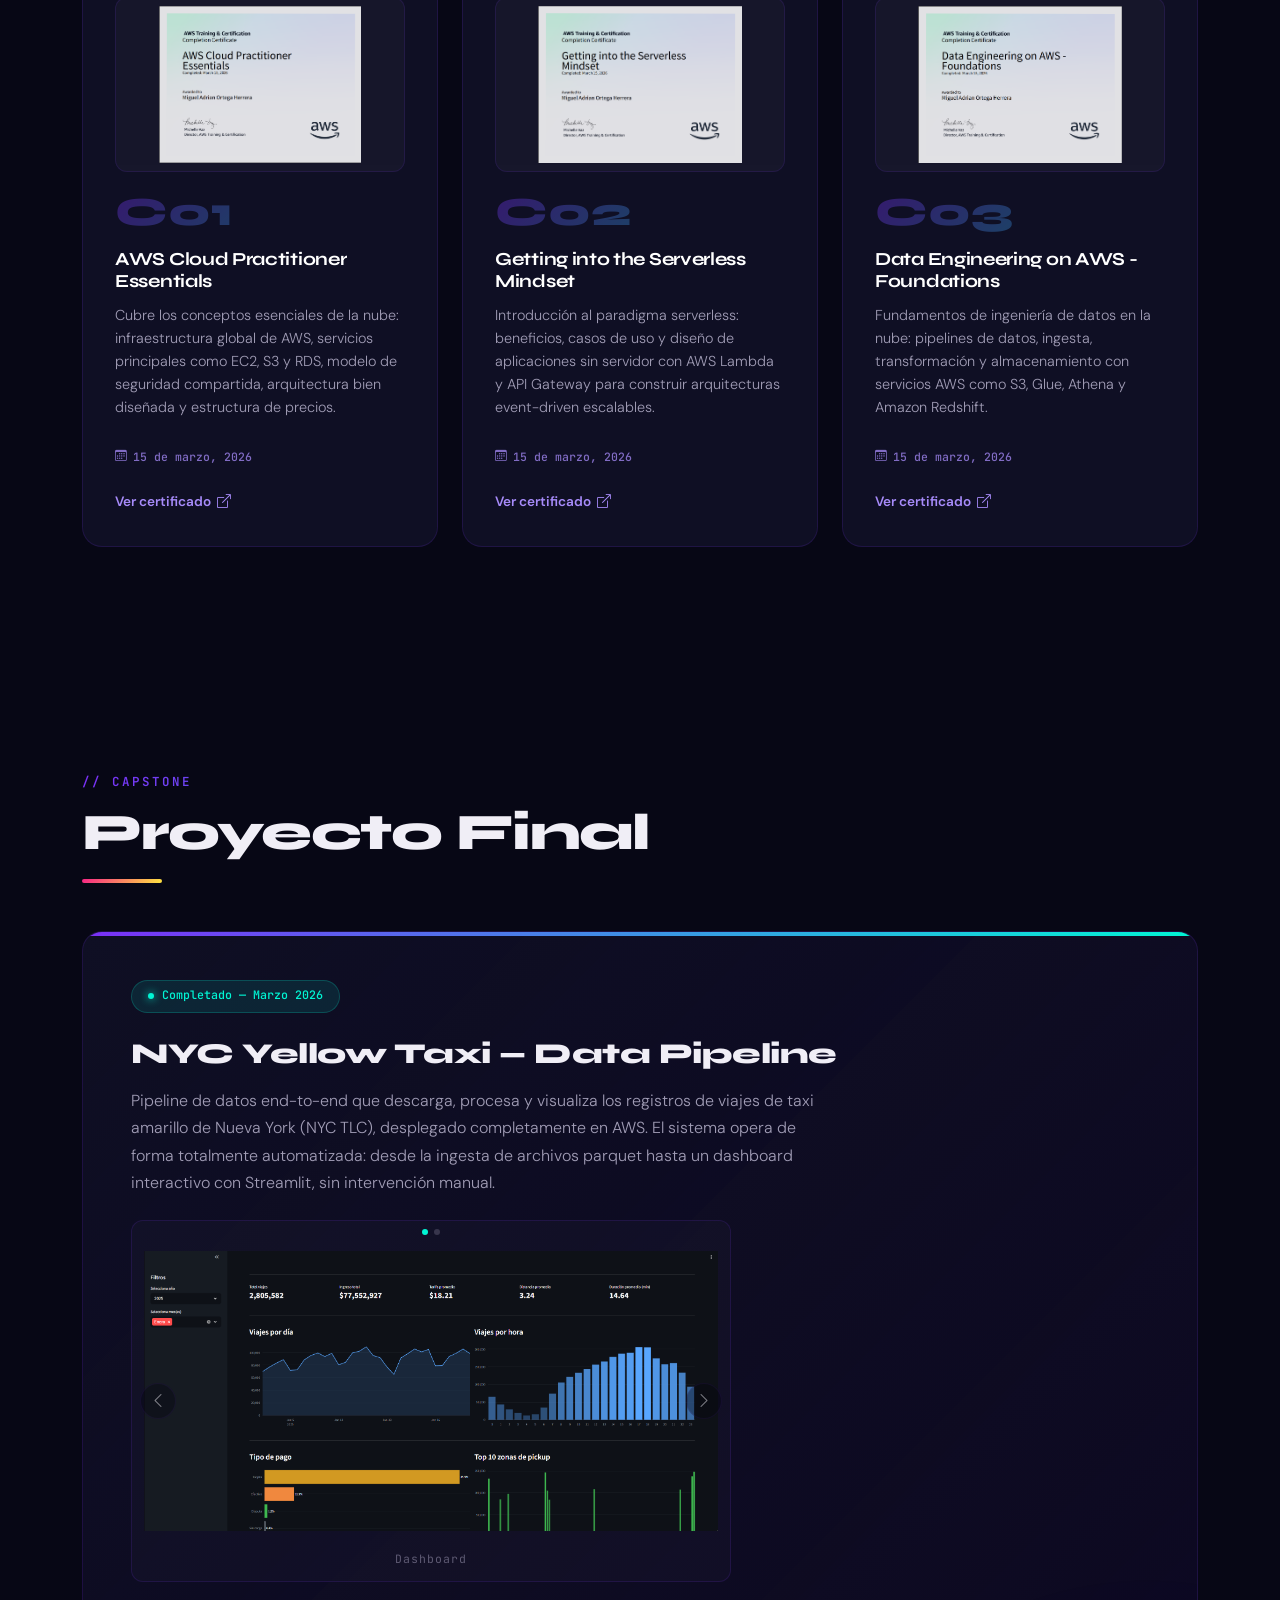
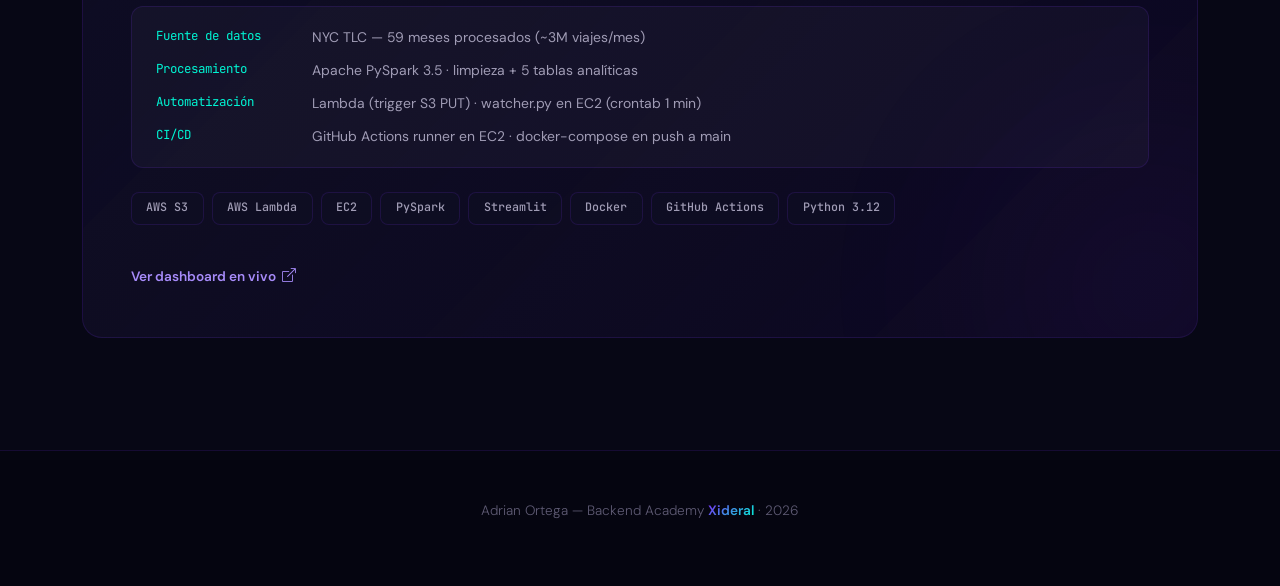
==== commit 0906307b: "Replace stacked images with carousel in proyecto final" ====
--- a/index.html
+++ b/index.html
@@ -230,25 +230,30 @@
               manual.
             </p>
 
-            <!-- Imagen del proyecto -->
-            <div class="proyecto-img-wrap reveal reveal-d2">
-              <img
-                src="assets/img/proyecto-final.png"
-                alt="Dashboard NYC Yellow Taxi"
-                class="proyecto-img"
-                loading="lazy"
-              />
-            </div>
-
-            <!-- Diagrama de arquitectura -->
-            <div class="proyecto-diagram-wrap reveal reveal-d3">
-              <p class="section-label mb-2">// arquitectura</p>
-              <img
-                src="assets/img/diagrama.svg"
-                alt="Diagrama de arquitectura AWS"
-                class="proyecto-diagram"
-                loading="lazy"
-              />
+            <!-- Carrusel de imágenes -->
+            <div id="proyectoCarousel" class="carousel slide proyecto-carousel reveal reveal-d2" data-bs-ride="false">
+              <div class="carousel-indicators proyecto-indicators">
+                <button type="button" data-bs-target="#proyectoCarousel" data-bs-slide-to="0" class="active" aria-label="Dashboard"></button>
+                <button type="button" data-bs-target="#proyectoCarousel" data-bs-slide-to="1" aria-label="Arquitectura"></button>
+              </div>
+
+              <div class="carousel-inner proyecto-carousel-inner">
+                <div class="carousel-item active">
+                  <img src="assets/img/proyecto-final.png" alt="Dashboard NYC Yellow Taxi" class="proyecto-carousel-img" loading="lazy" />
+                  <div class="carousel-caption-custom">Dashboard</div>
+                </div>
+                <div class="carousel-item">
+                  <img src="assets/img/diagrama.svg" alt="Diagrama de arquitectura AWS" class="proyecto-carousel-img" loading="lazy" />
+                  <div class="carousel-caption-custom">Arquitectura AWS</div>
+                </div>
+              </div>
+
+              <button class="carousel-control-prev proyecto-arrow" type="button" data-bs-target="#proyectoCarousel" data-bs-slide="prev">
+                <i class="bi bi-chevron-left"></i>
+              </button>
+              <button class="carousel-control-next proyecto-arrow" type="button" data-bs-target="#proyectoCarousel" data-bs-slide="next">
+                <i class="bi bi-chevron-right"></i>
+              </button>
             </div>
 
             <!-- Detalles del pipeline -->
--- a/assets/css/layout.css
+++ b/assets/css/layout.css
@@ -282,31 +282,85 @@
   margin-bottom: 1.5rem;
 }
 
-.proyecto-img-wrap {
+.proyecto-carousel {
   margin: 1.5rem 0;
+  max-width: 600px;
   border-radius: var(--radius-sm);
   overflow: hidden;
   border: 1px solid var(--border);
-}
-
-.proyecto-img {
+  background: rgba(255, 255, 255, 0.02);
+  position: relative;
+}
+
+.proyecto-carousel-inner {
+  border-radius: var(--radius-sm);
+}
+
+.proyecto-carousel-img {
   width: 100%;
   display: block;
-  object-fit: cover;
-}
-
-.proyecto-diagram-wrap {
-  margin: 1.5rem 0;
-}
-
-.proyecto-diagram {
-  width: 100%;
-  display: block;
-  border-radius: var(--radius-sm);
+  object-fit: contain;
+  max-height: 360px;
+  padding: 0.75rem;
+}
+
+.carousel-caption-custom {
+  text-align: center;
+  font-family: "JetBrains Mono", monospace;
+  font-size: 0.72rem;
+  color: var(--text-muted);
+  padding: 0.4rem 0 0.75rem;
+  letter-spacing: 1px;
+}
+
+.proyecto-indicators {
+  position: static;
+  margin: 0;
+  padding: 0.5rem 0 0.25rem;
+  justify-content: center;
+}
+
+.proyecto-indicators [data-bs-target] {
+  width: 6px;
+  height: 6px;
+  border-radius: 50%;
+  background: var(--text-muted);
+  border: none;
+  opacity: 0.5;
+  transition: var(--transition);
+}
+
+.proyecto-indicators .active {
+  background: var(--cyan);
+  opacity: 1;
+}
+
+.proyecto-arrow {
+  position: absolute;
+  top: 50%;
+  transform: translateY(-50%);
+  width: 36px;
+  height: 36px;
+  background: rgba(5, 5, 16, 0.7);
   border: 1px solid var(--border);
-  background: rgba(255, 255, 255, 0.02);
-  padding: 0.5rem;
-}
+  border-radius: 50%;
+  display: flex;
+  align-items: center;
+  justify-content: center;
+  color: var(--text-primary);
+  font-size: 1rem;
+  transition: var(--transition);
+  z-index: 10;
+}
+
+.proyecto-arrow:hover {
+  background: rgba(0, 245, 212, 0.15);
+  border-color: var(--cyan);
+  color: var(--cyan);
+}
+
+.proyecto-arrow.carousel-control-prev { left: 0.5rem; }
+.proyecto-arrow.carousel-control-next { right: 0.5rem; }
 
 .proyecto-details {
   display: flex;
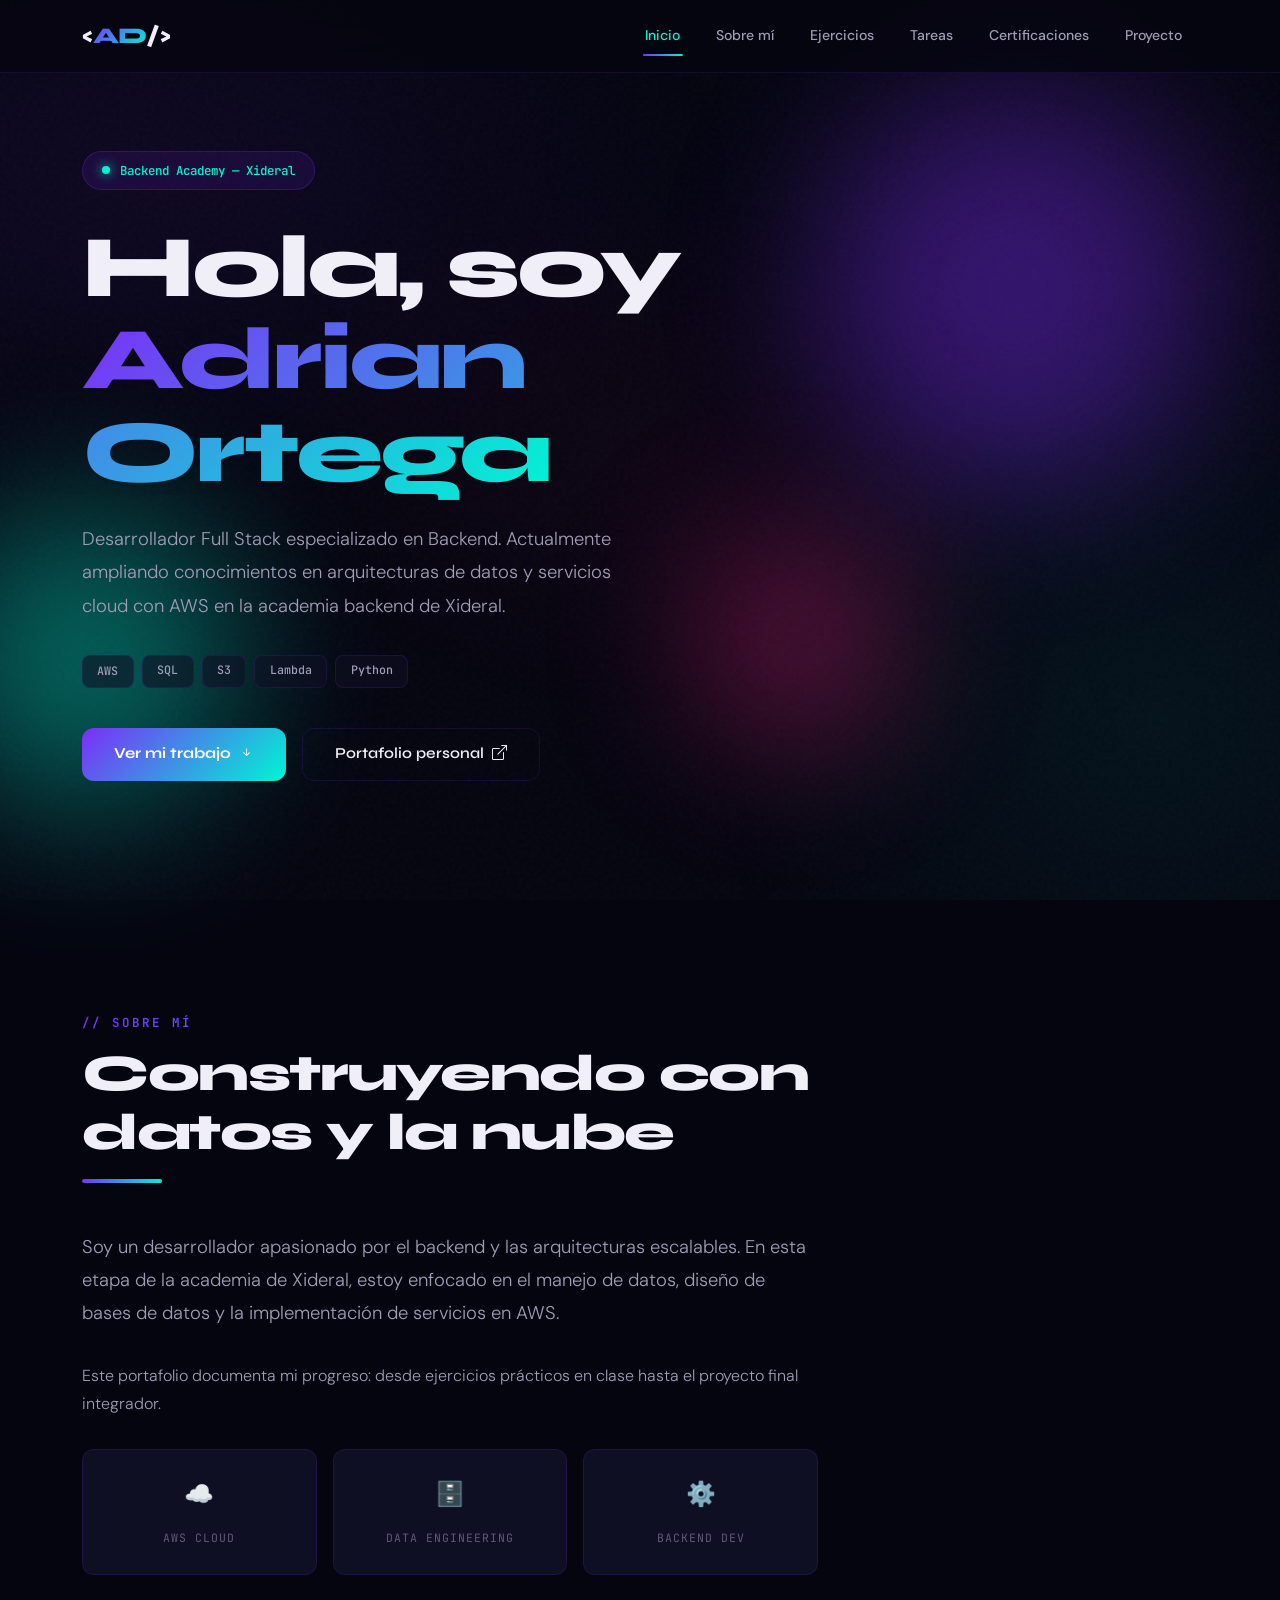
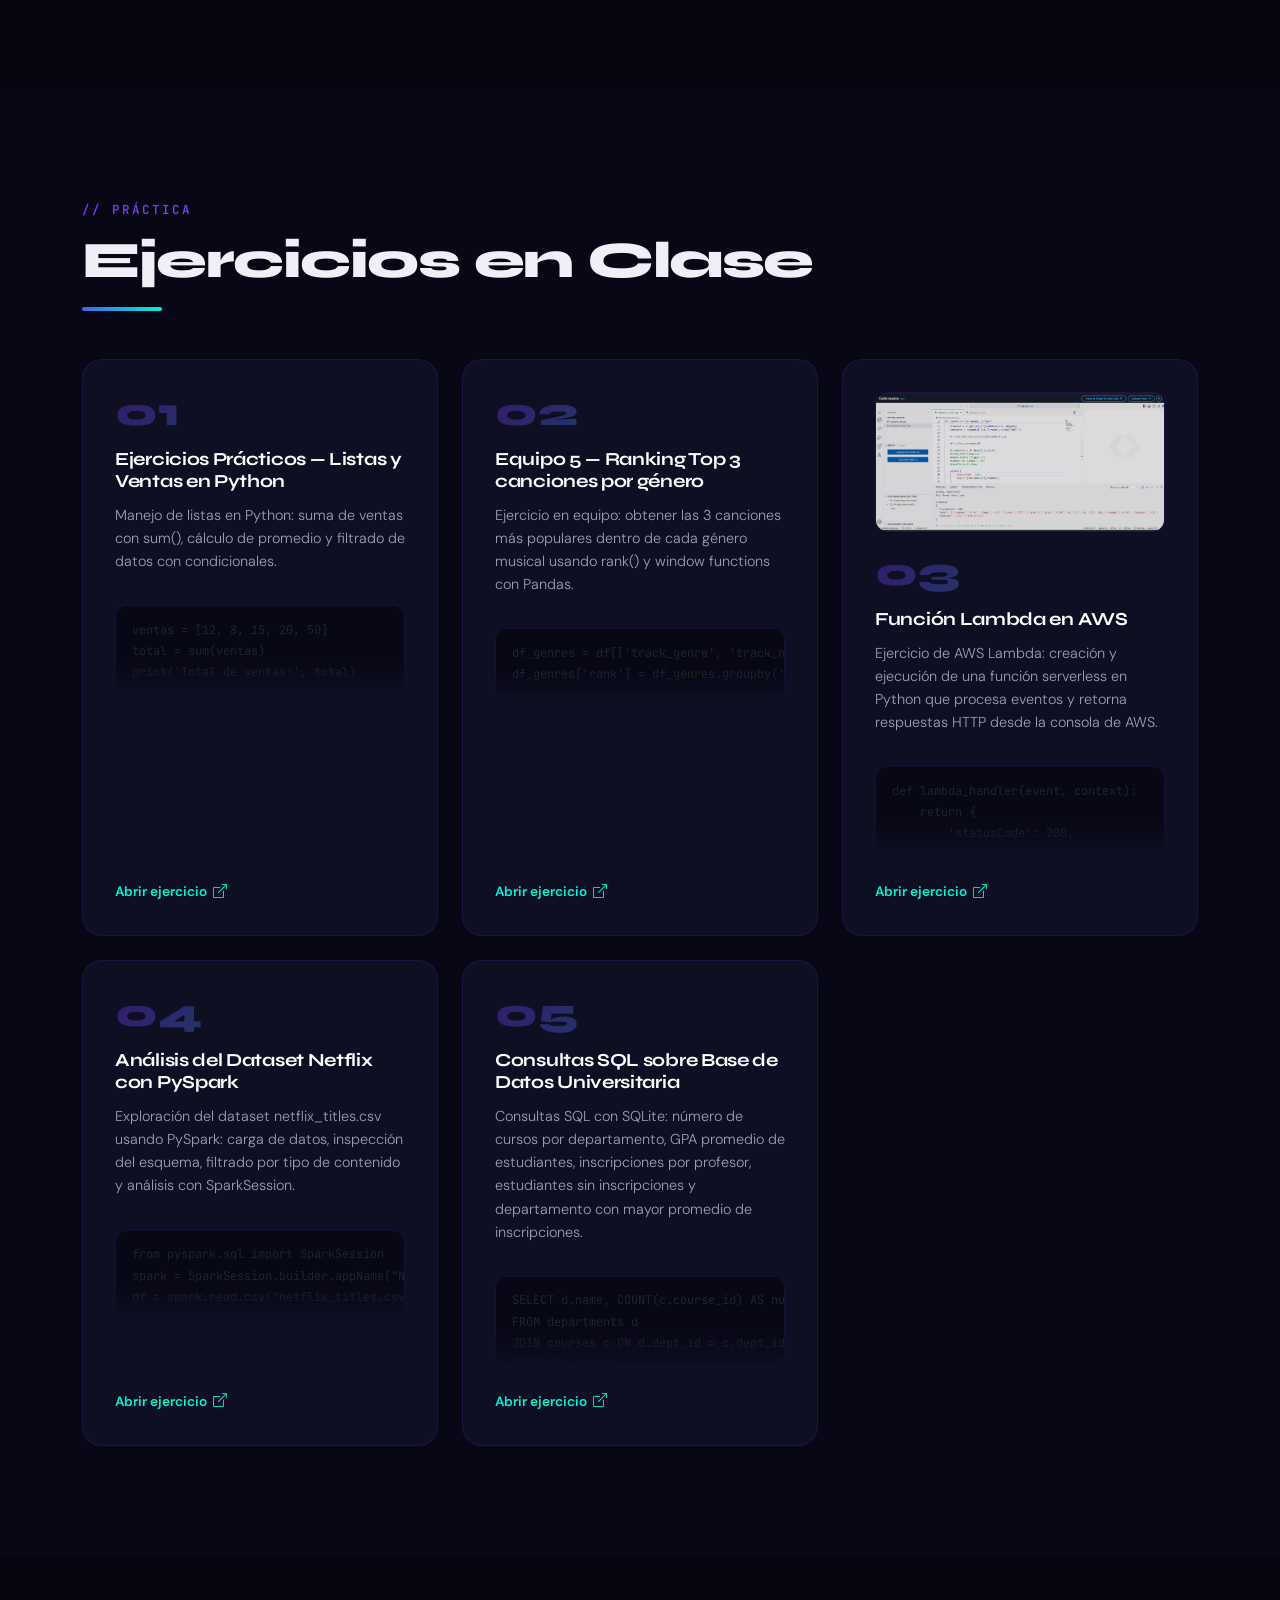
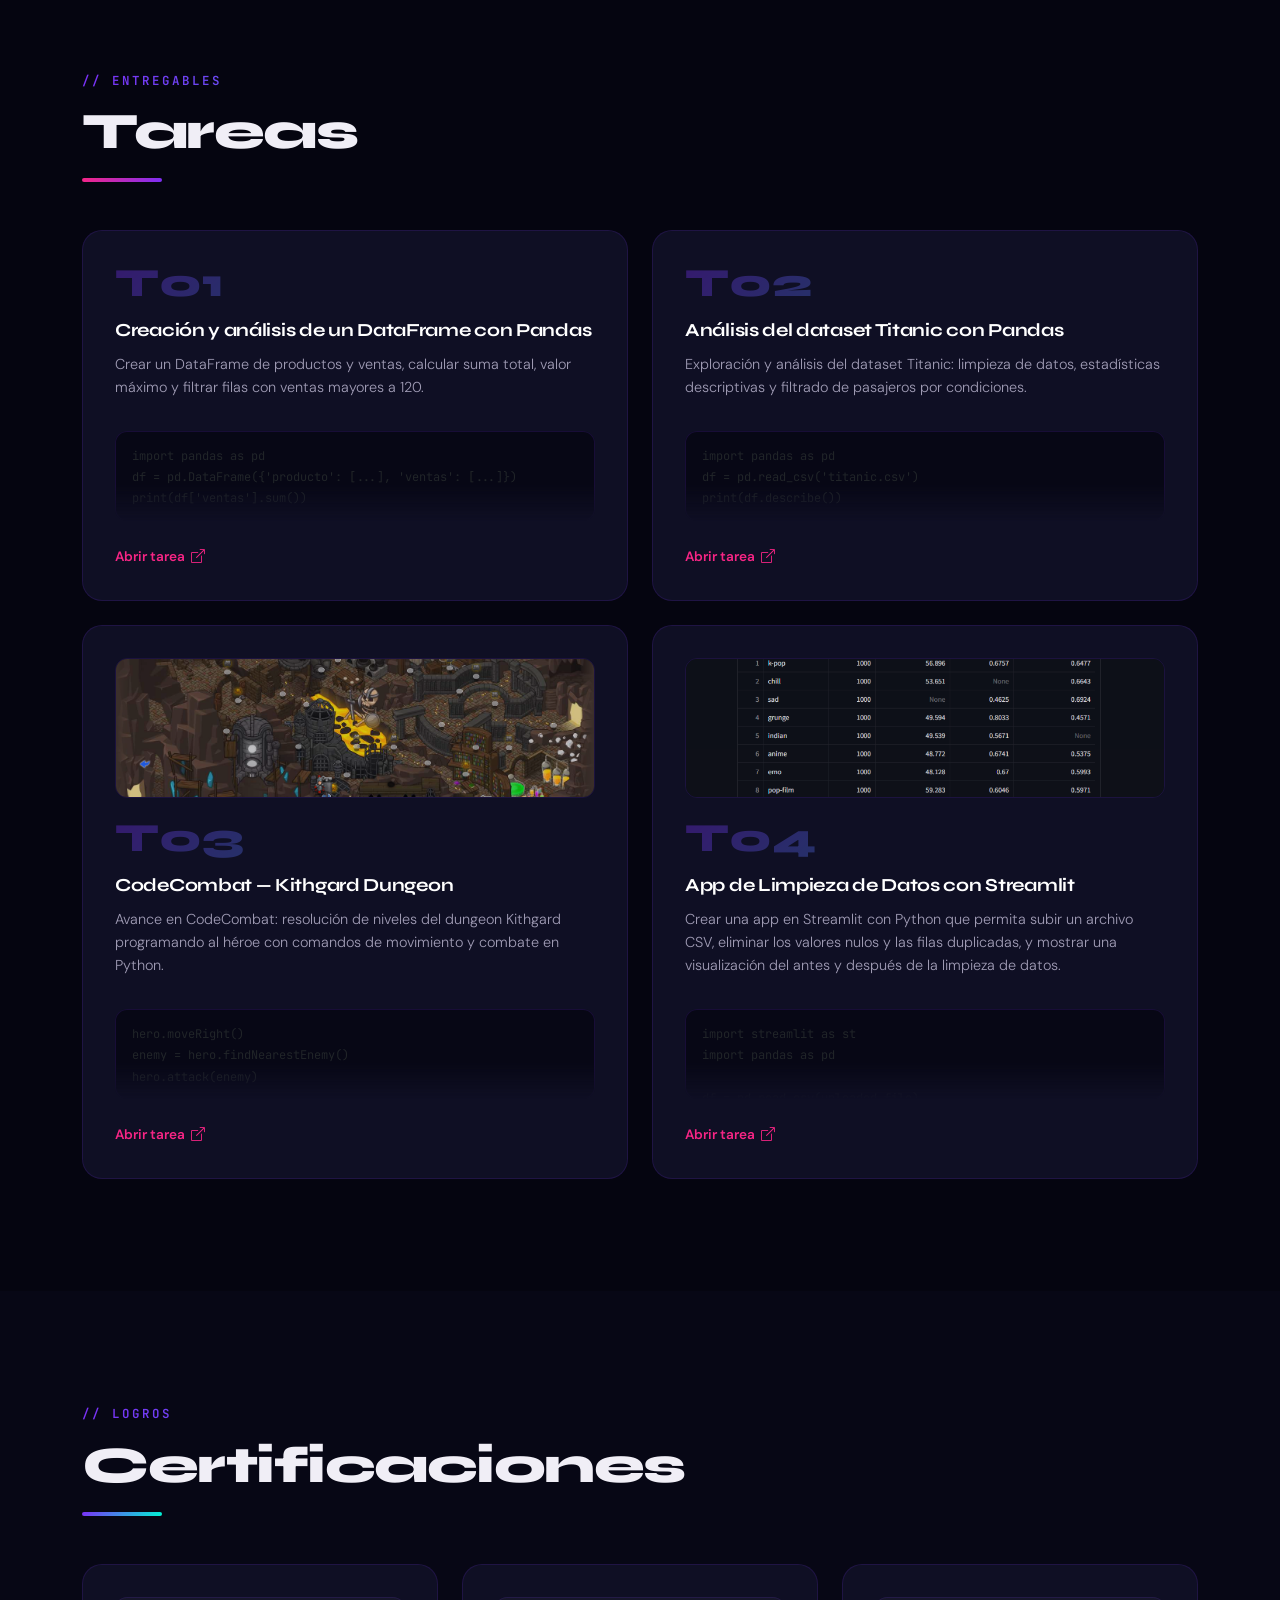
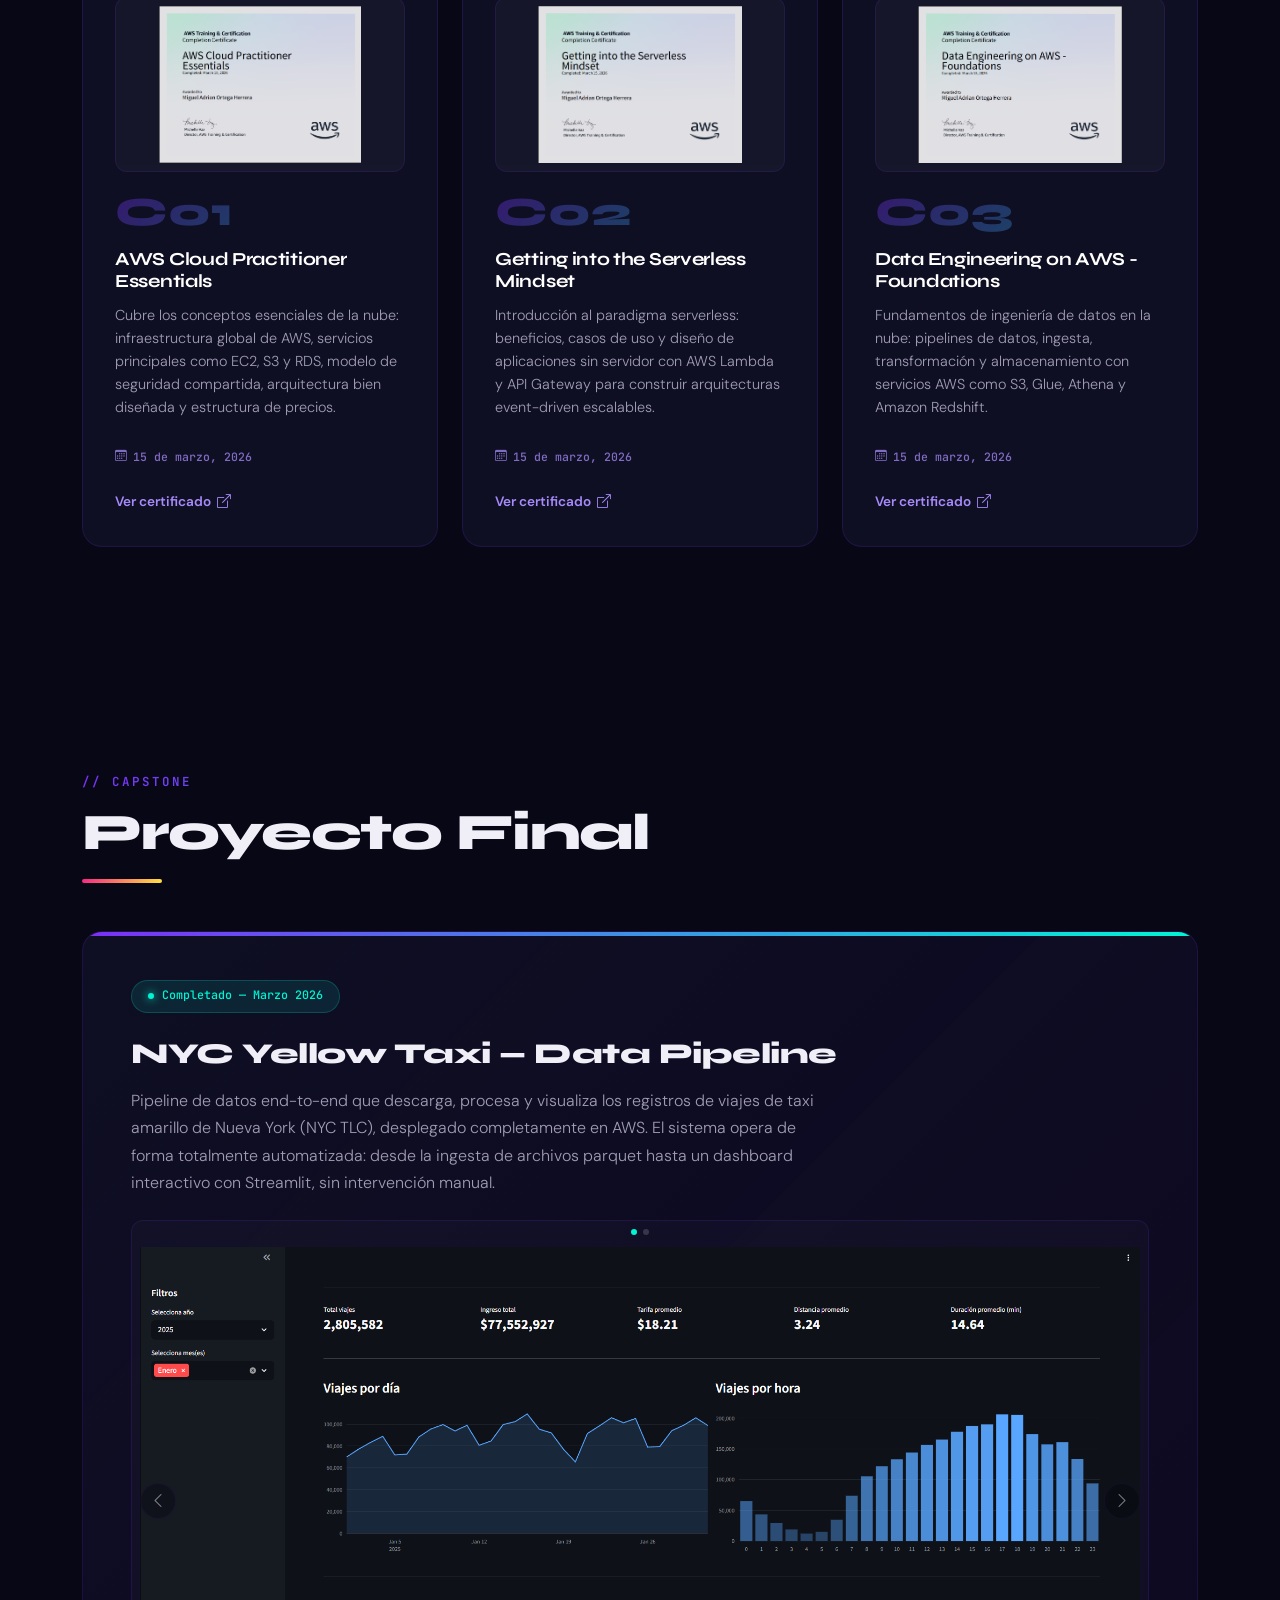
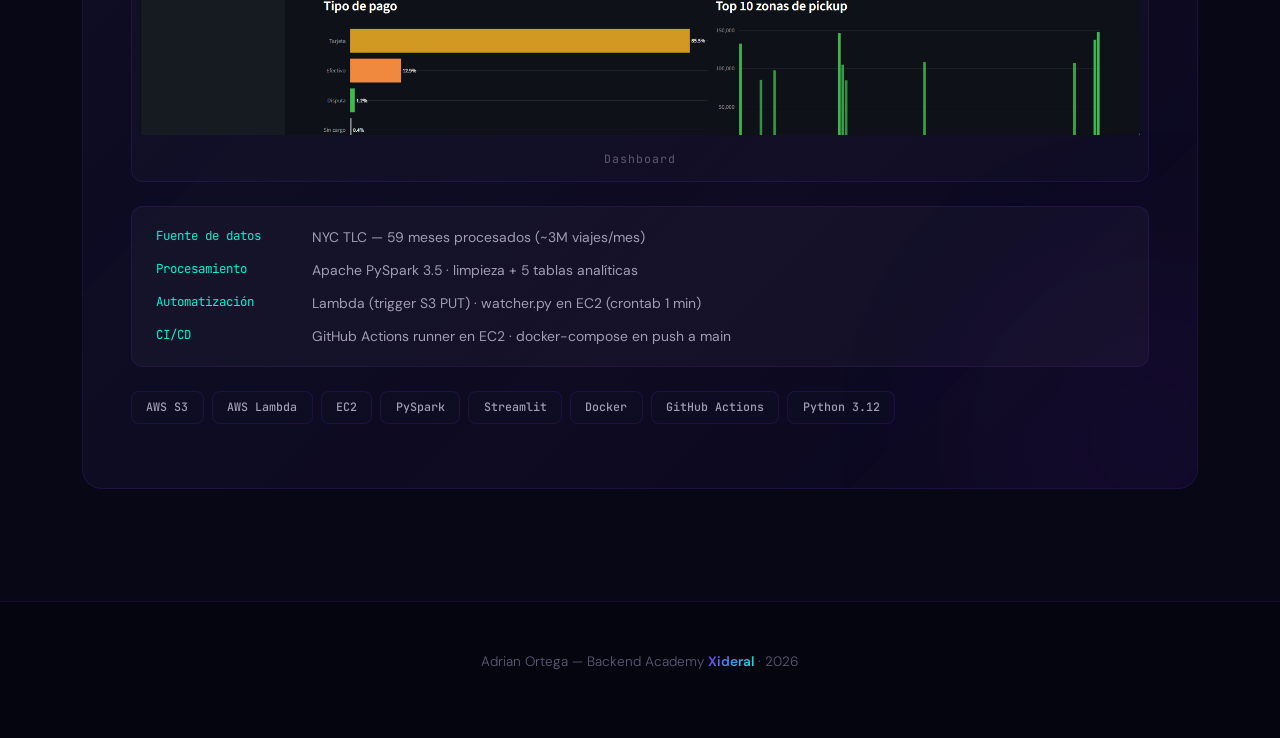
==== commit 4b928faf: "Update proyecto final: carousel full width, remove dashboard link" ====
--- a/index.html
+++ b/index.html
@@ -287,14 +287,6 @@
               <span class="pill">Python 3.12</span>
             </div>
 
-            <a
-              href="http://54.153.93.204:8501"
-              target="_blank"
-              rel="noopener"
-              class="card-action link-electric"
-            >
-              Ver dashboard en vivo <i class="bi bi-box-arrow-up-right"></i>
-            </a>
           </div>
         </div>
       </div>
--- a/assets/css/layout.css
+++ b/assets/css/layout.css
@@ -284,7 +284,7 @@
 
 .proyecto-carousel {
   margin: 1.5rem 0;
-  max-width: 600px;
+  max-width: 100%;
   border-radius: var(--radius-sm);
   overflow: hidden;
   border: 1px solid var(--border);
@@ -300,8 +300,8 @@
   width: 100%;
   display: block;
   object-fit: contain;
-  max-height: 360px;
-  padding: 0.75rem;
+  max-height: 520px;
+  padding: 0.5rem;
 }
 
 .carousel-caption-custom {
